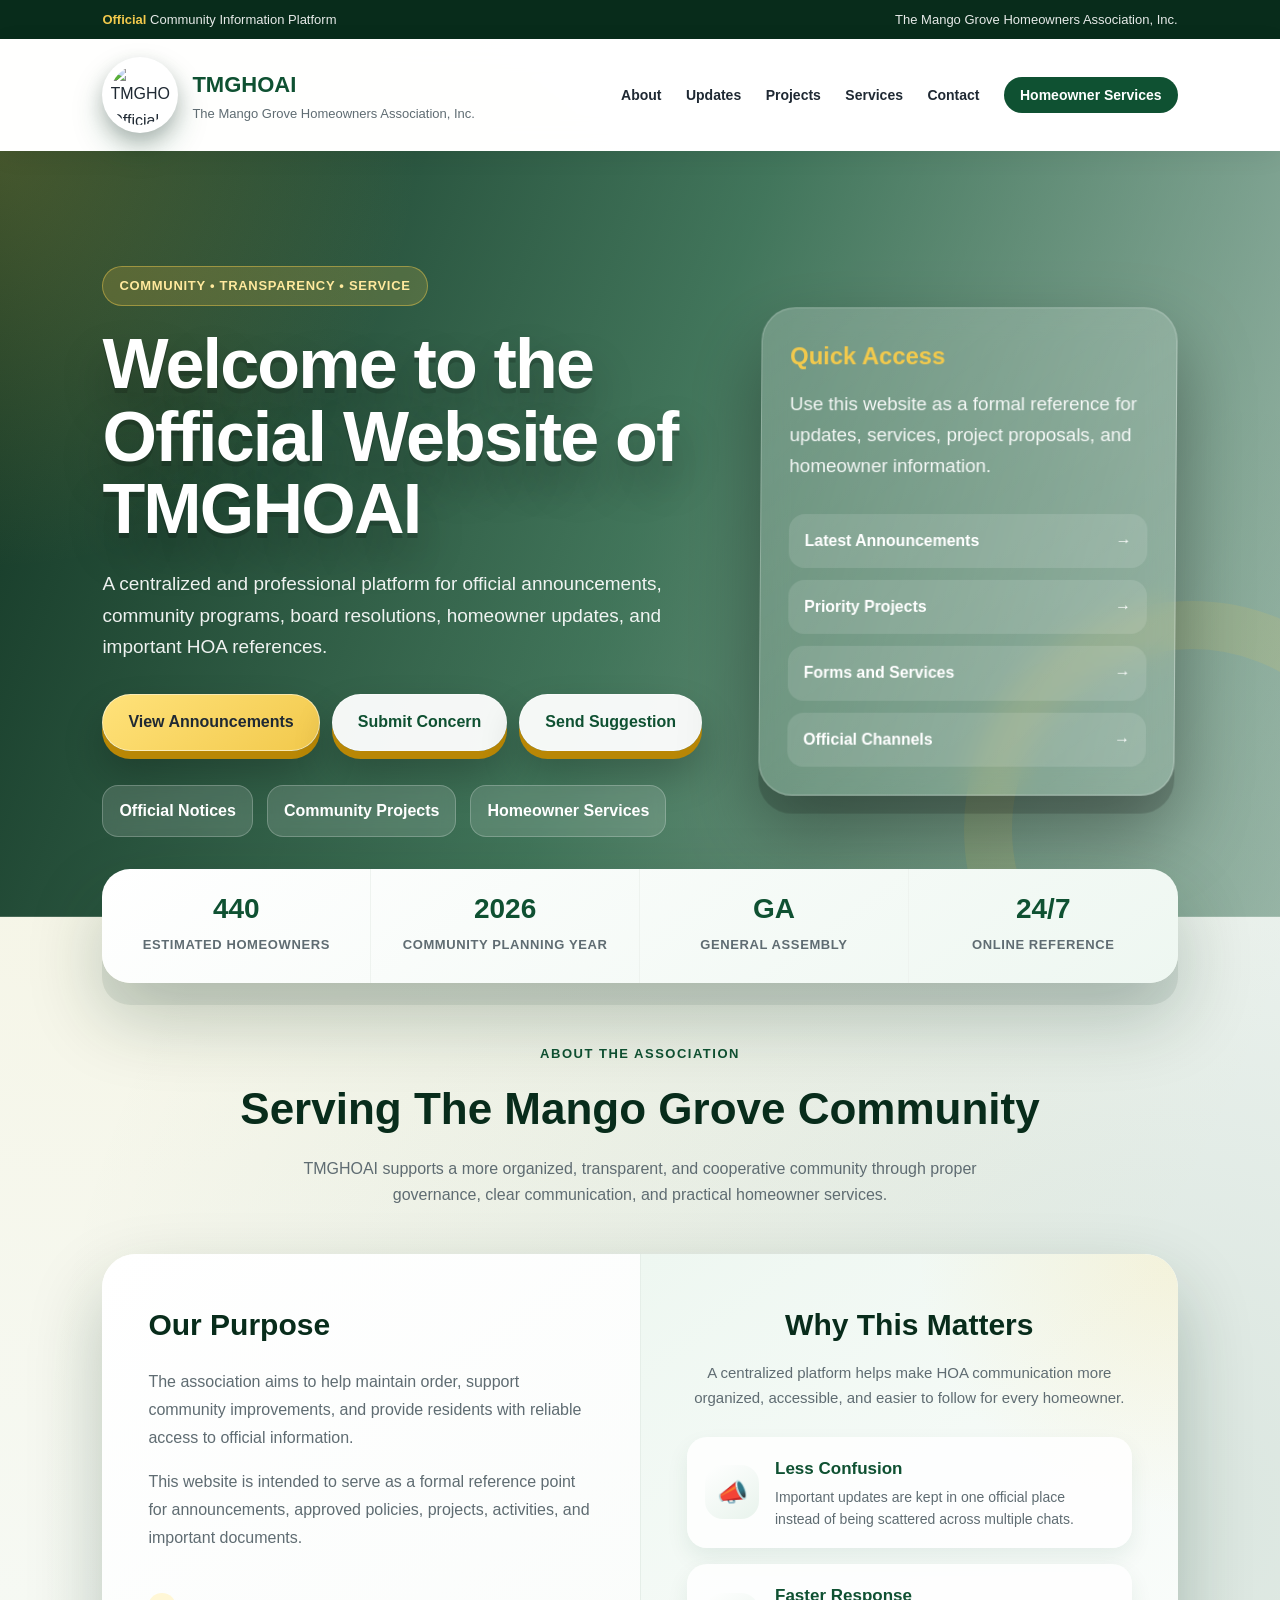
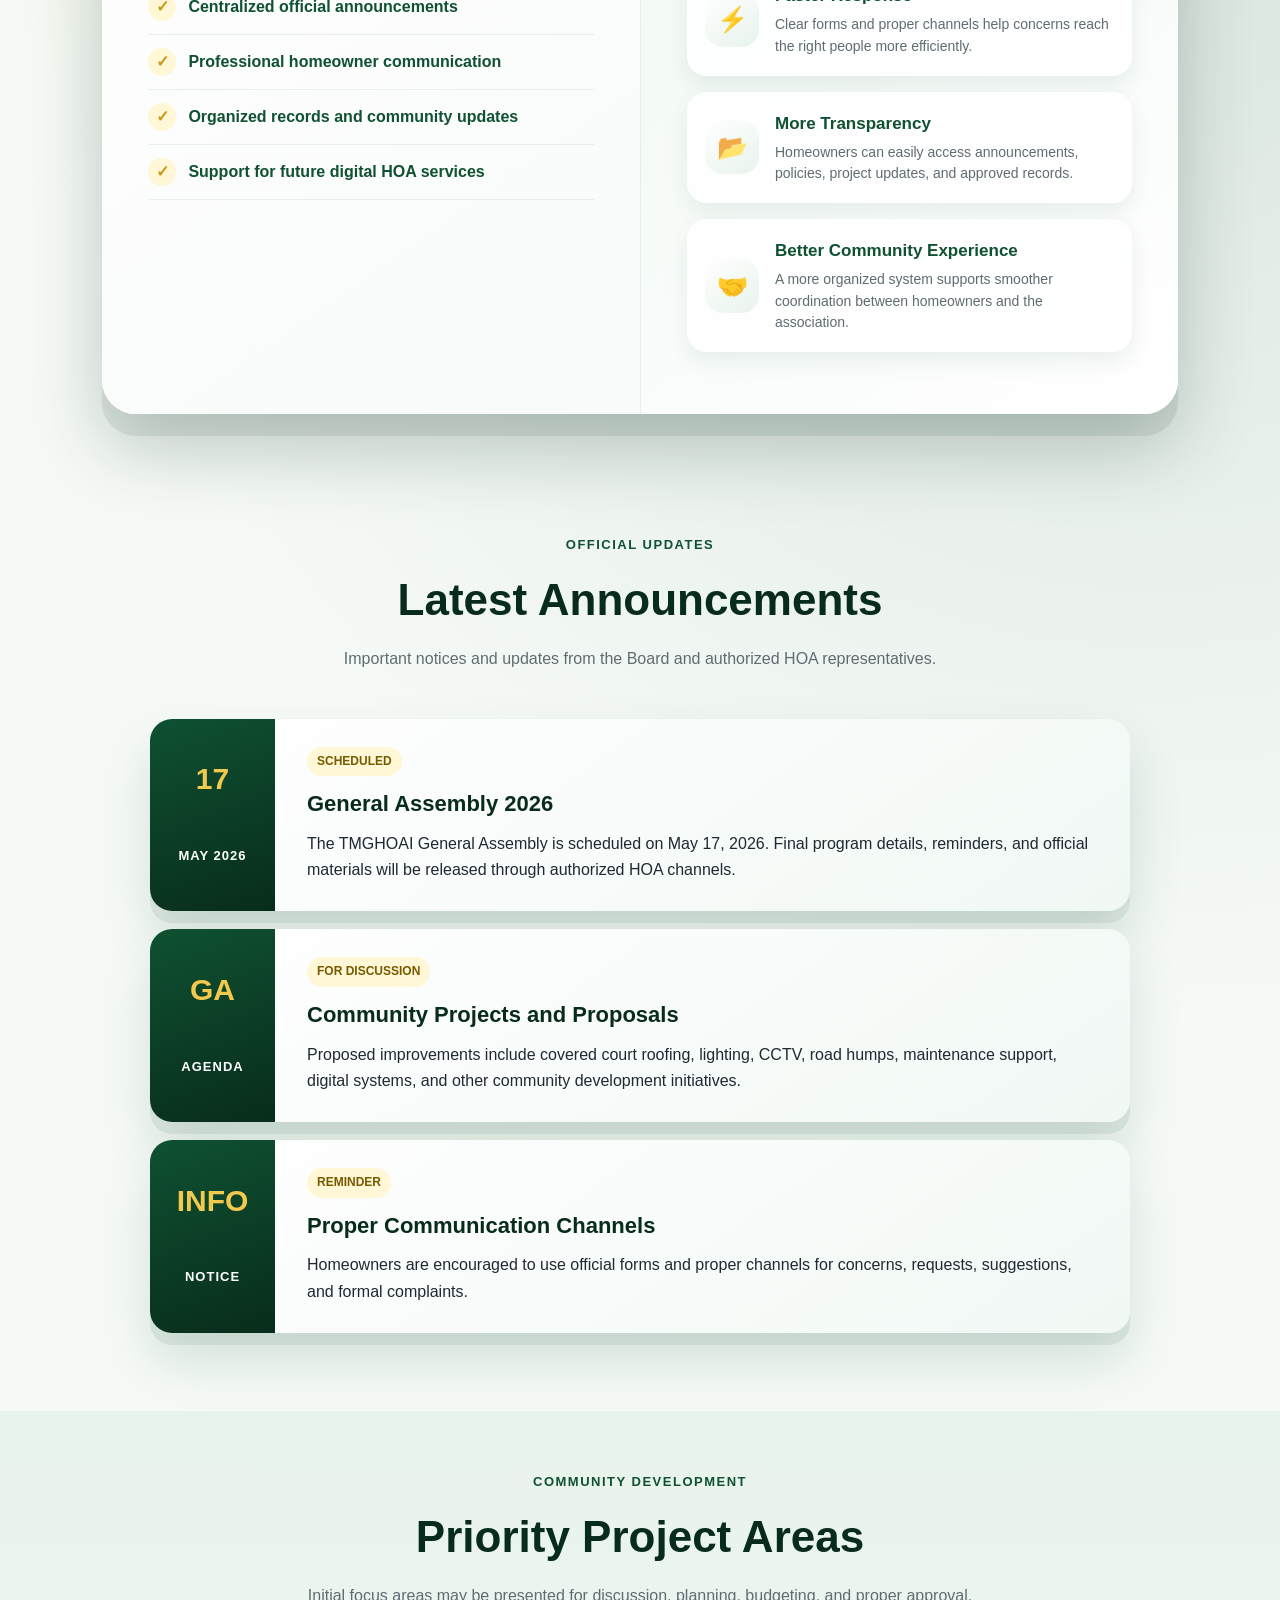
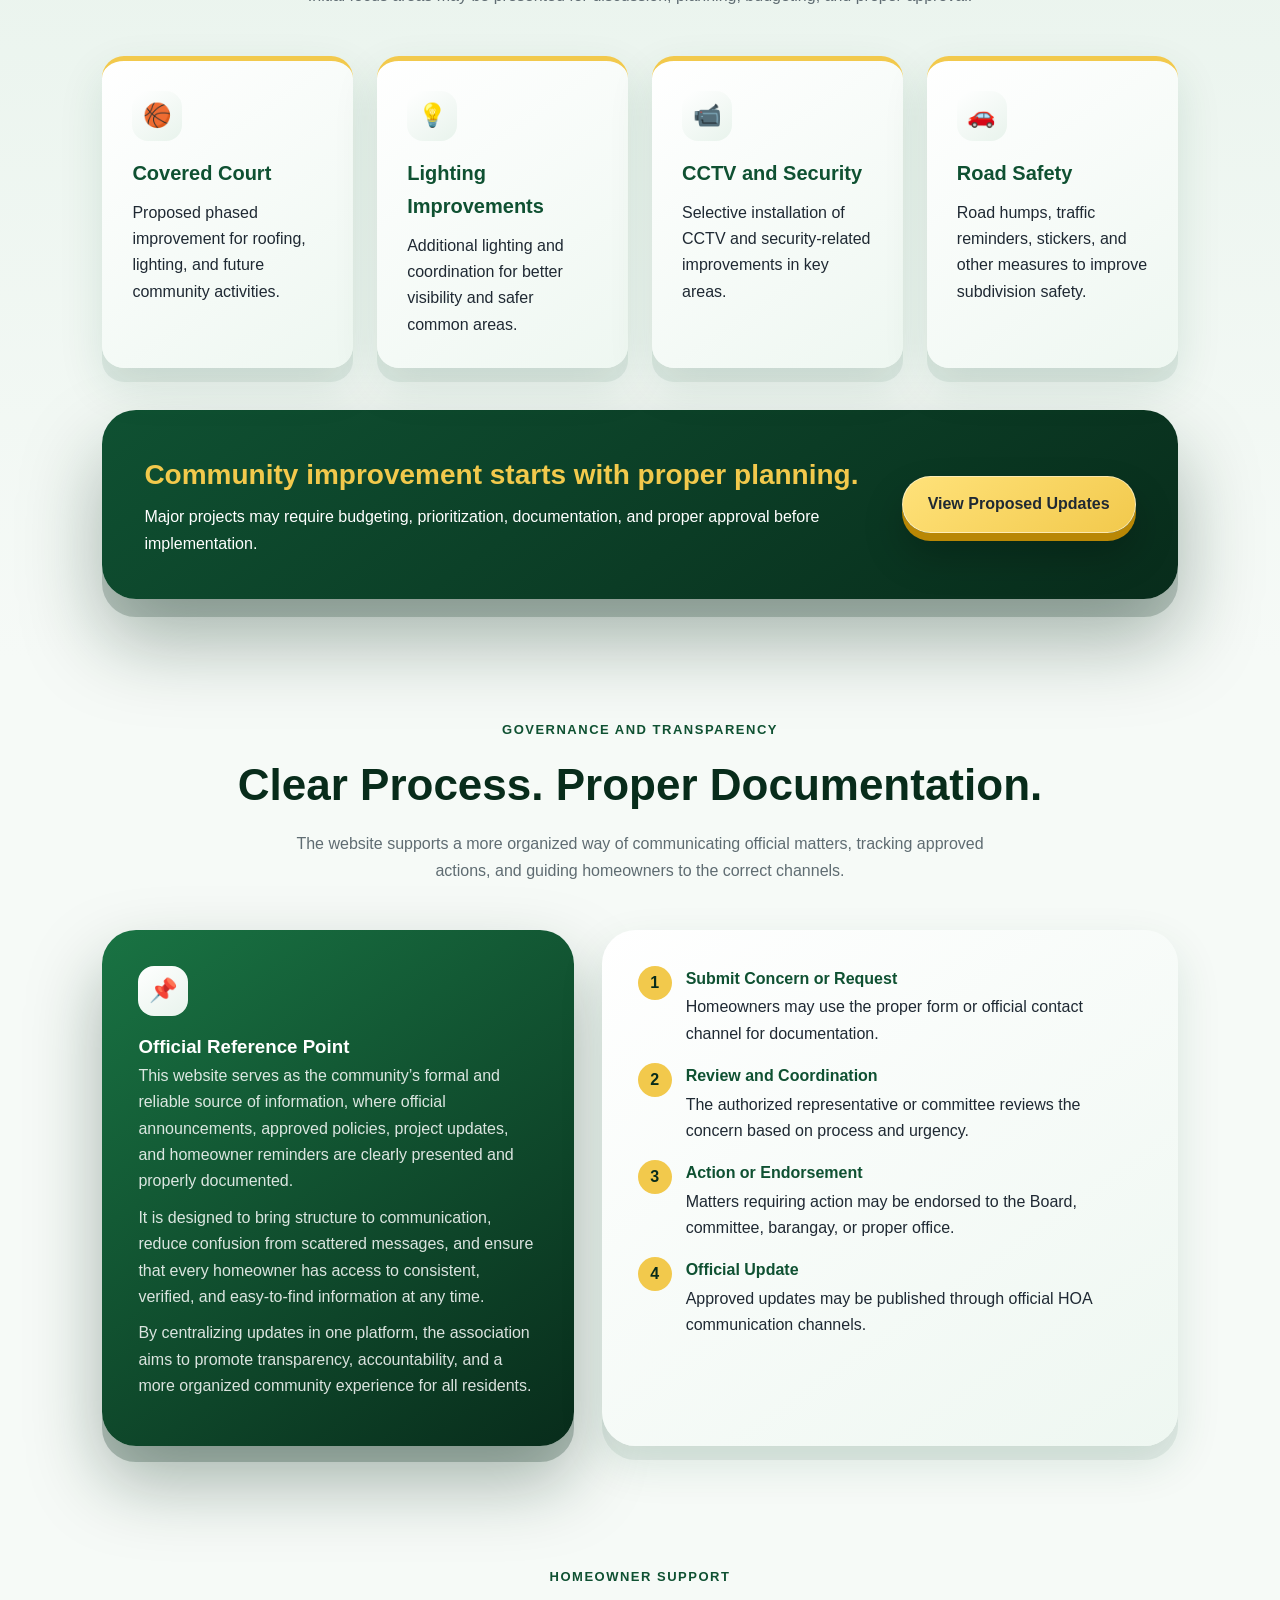
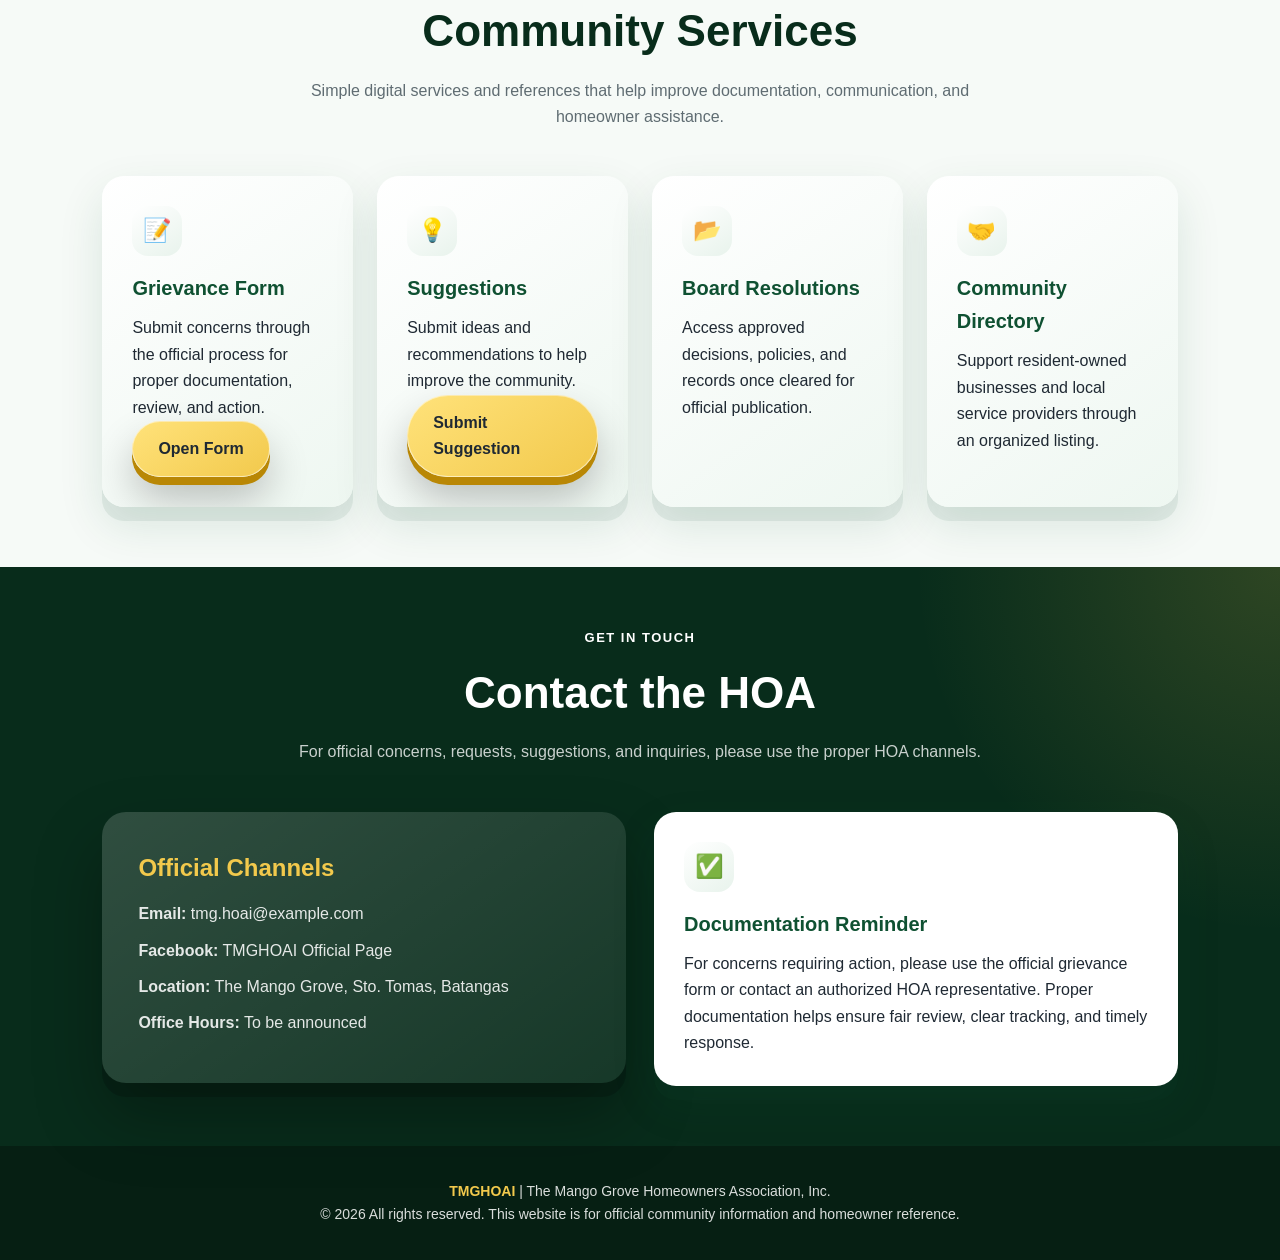
==== index.html @ ba21b1f2 "Update index.html" ====
<!DOCTYPE html>
<html lang="en">
<head>
  <meta charset="UTF-8" />
  <meta name="viewport" content="width=device-width, initial-scale=1.0" />
  <title>TMGHOAI | The Mango Grove Homeowners Association, Inc.</title>
  <link rel="stylesheet" href="style.css" />
</head>
<body>
  <div class="top-strip">
    <span><strong>Official</strong> Community Information Platform</span>
    <span>The Mango Grove Homeowners Association, Inc.</span>
  </div>

  <header>
    <div class="nav">
      <div class="brand">
        <img src="images/logo.png" alt="TMGHOAI Official Logo" class="logo-img">
        <div>
          <h1>TMGHOAI</h1>
          <p>The Mango Grove Homeowners Association, Inc.</p>
        </div>
      </div>
      <nav>
        <a href="#about">About</a>
        <a href="#announcements">Updates</a>
        <a href="#projects">Projects</a>
        <a href="#services">Services</a>
        <a href="#contact">Contact</a>
        <a class="nav-cta" href="#services">Homeowner Services</a>
      </nav>
    </div>
  </header>

  <section class="hero">
    <div class="hero-grid">
      <div class="hero-content">
        <span class="eyebrow">Community • Transparency • Service</span>
        <h2>Welcome to the Official Website of TMGHOAI</h2>
        <p>A centralized and professional platform for official announcements, community programs, board resolutions, homeowner updates, and important HOA references.</p>
        <div class="hero-actions">
          <a class="button" href="#announcements">View Announcements</a>
          <a class="button secondary" href="https://docs.google.com/forms/d/e/1FAIpQLSdIbvGL8GOA6NEQMVIFkVygvPj40oVH7I6BjFla2YPtAX1w7g/viewform?usp=share_link&ouid=108804788074927177667" target="_blank">Submit Concern</a>
          <a class="button secondary" href="https://docs.google.com/forms/d/e/1FAIpQLSe1yZ9ozDFpRZ_sHzhfBxRdi-vDzbKOEkxxFM-uxgalzSItEg/viewform?usp=share_link&ouid=108804788074927177667" target="_blank">Send Suggestion</a>
        </div>
        <div class="hero-badges">
          <div class="hero-badge">Official Notices</div>
          <div class="hero-badge">Community Projects</div>
          <div class="hero-badge">Homeowner Services</div>
        </div>
      </div>

      <div class="hero-panel">
        <h3>Quick Access</h3>
        <p>Use this website as a formal reference for updates, services, project proposals, and homeowner information.</p>
        <div class="quick-links">
          <a class="quick-link" href="#announcements"><span>Latest Announcements</span><span>→</span></a>
          <a class="quick-link" href="#projects"><span>Priority Projects</span><span>→</span></a>
          <a class="quick-link" href="#services"><span>Forms and Services</span><span>→</span></a>
          <a class="quick-link" href="#contact"><span>Official Channels</span><span>→</span></a>
        </div>
      </div>
    </div>
  </section>

  <div class="stats-strip">
    <div class="stats-inner">
      <div class="stat"><strong>440</strong><span>Estimated Homeowners</span></div>
      <div class="stat"><strong>2026</strong><span>Community Planning Year</span></div>
      <div class="stat"><strong>GA</strong><span>General Assembly</span></div>
      <div class="stat"><strong>24/7</strong><span>Online Reference</span></div>
    </div>
  </div>

  <section id="about">
    <div class="section-title">
      <div class="small-title">About the Association</div>
      <h2>Serving The Mango Grove Community</h2>
      <p>TMGHOAI supports a more organized, transparent, and cooperative community through proper governance, clear communication, and practical homeowner services.</p>
    </div>

    <div class="about-panel">
      <div class="about-text">
        <h3>Our Purpose</h3>
        <p>The association aims to help maintain order, support community improvements, and provide residents with reliable access to official information.</p>
        <p>This website is intended to serve as a formal reference point for announcements, approved policies, projects, activities, and important documents.</p>
        <ul class="about-list">
          <li>Centralized official announcements</li>
          <li>Professional homeowner communication</li>
          <li>Organized records and community updates</li>
          <li>Support for future digital HOA services</li>
        </ul>
      </div>

      <div class="about-right">
        <h3>Why This Matters</h3>
        <p class="about-right-intro">A centralized platform helps make HOA communication more organized, accessible, and easier to follow for every homeowner.</p>

        <div class="about-card"><div class="about-card-icon">📣</div><div><strong>Less Confusion</strong><p>Important updates are kept in one official place instead of being scattered across multiple chats.</p></div></div>
        <div class="about-card"><div class="about-card-icon">⚡</div><div><strong>Faster Response</strong><p>Clear forms and proper channels help concerns reach the right people more efficiently.</p></div></div>
        <div class="about-card"><div class="about-card-icon">📂</div><div><strong>More Transparency</strong><p>Homeowners can easily access announcements, policies, project updates, and approved records.</p></div></div>
        <div class="about-card"><div class="about-card-icon">🤝</div><div><strong>Better Community Experience</strong><p>A more organized system supports smoother coordination between homeowners and the association.</p></div></div>
      </div>
    </div>
  </section>

  <section id="announcements">
    <div class="section-title">
      <div class="small-title">Official Updates</div>
      <h2>Latest Announcements</h2>
      <p>Important notices and updates from the Board and authorized HOA representatives.</p>
    </div>

    <div class="announcement-wrap">
      <div class="announcement">
        <div class="date-box"><strong>17</strong><span>May 2026</span></div>
        <div class="announcement-content">
          <span class="status-pill">Scheduled</span>
          <h3>General Assembly 2026</h3>
          <p>The TMGHOAI General Assembly is scheduled on May 17, 2026. Final program details, reminders, and official materials will be released through authorized HOA channels.</p>
        </div>
      </div>
      <div class="announcement">
        <div class="date-box"><strong>GA</strong><span>Agenda</span></div>
        <div class="announcement-content">
          <span class="status-pill">For Discussion</span>
          <h3>Community Projects and Proposals</h3>
          <p>Proposed improvements include covered court roofing, lighting, CCTV, road humps, maintenance support, digital systems, and other community development initiatives.</p>
        </div>
      </div>
      <div class="announcement">
        <div class="date-box"><strong>INFO</strong><span>Notice</span></div>
        <div class="announcement-content">
          <span class="status-pill">Reminder</span>
          <h3>Proper Communication Channels</h3>
          <p>Homeowners are encouraged to use official forms and proper channels for concerns, requests, suggestions, and formal complaints.</p>
        </div>
      </div>
    </div>
  </section>

  <section id="projects" class="projects">
    <div class="section-title">
      <div class="small-title">Community Development</div>
      <h2>Priority Project Areas</h2>
      <p>Initial focus areas may be presented for discussion, planning, budgeting, and proper approval.</p>
    </div>

    <div class="cards">
      <div class="card project-card"><div class="icon">🏀</div><h3>Covered Court</h3><p>Proposed phased improvement for roofing, lighting, and future community activities.</p></div>
      <div class="card project-card"><div class="icon">💡</div><h3>Lighting Improvements</h3><p>Additional lighting and coordination for better visibility and safer common areas.</p></div>
      <div class="card project-card"><div class="icon">📹</div><h3>CCTV and Security</h3><p>Selective installation of CCTV and security-related improvements in key areas.</p></div>
      <div class="card project-card"><div class="icon">🚗</div><h3>Road Safety</h3><p>Road humps, traffic reminders, stickers, and other measures to improve subdivision safety.</p></div>
    </div>

    <div class="cta-band">
      <div>
        <h3>Community improvement starts with proper planning.</h3>
        <p>Major projects may require budgeting, prioritization, documentation, and proper approval before implementation.</p>
      </div>
      <a class="button" href="#announcements">View Proposed Updates</a>
    </div>
  </section>

  <section id="governance">
    <div class="section-title">
      <div class="small-title">Governance and Transparency</div>
      <h2>Clear Process. Proper Documentation.</h2>
      <p>The website supports a more organized way of communicating official matters, tracking approved actions, and guiding homeowners to the correct channels.</p>
    </div>

    <div class="governance-grid">
      <div class="governance-card featured">
        <div class="icon">📌</div>
        <h3>Official Reference Point</h3>
        <p>This website serves as the community’s formal and reliable source of information, where official announcements, approved policies, project updates, and homeowner reminders are clearly presented and properly documented.</p>
        <p>It is designed to bring structure to communication, reduce confusion from scattered messages, and ensure that every homeowner has access to consistent, verified, and easy-to-find information at any time.</p>
        <p>By centralizing updates in one platform, the association aims to promote transparency, accountability, and a more organized community experience for all residents.</p>
      </div>

      <div class="governance-card">
        <div class="timeline">
          <div class="timeline-item"><div class="timeline-dot">1</div><div><h4>Submit Concern or Request</h4><p>Homeowners may use the proper form or official contact channel for documentation.</p></div></div>
          <div class="timeline-item"><div class="timeline-dot">2</div><div><h4>Review and Coordination</h4><p>The authorized representative or committee reviews the concern based on process and urgency.</p></div></div>
          <div class="timeline-item"><div class="timeline-dot">3</div><div><h4>Action or Endorsement</h4><p>Matters requiring action may be endorsed to the Board, committee, barangay, or proper office.</p></div></div>
          <div class="timeline-item"><div class="timeline-dot">4</div><div><h4>Official Update</h4><p>Approved updates may be published through official HOA communication channels.</p></div></div>
        </div>
      </div>
    </div>
  </section>

  <section id="services">
    <div class="section-title">
      <div class="small-title">Homeowner Support</div>
      <h2>Community Services</h2>
      <p>Simple digital services and references that help improve documentation, communication, and homeowner assistance.</p>
    </div>

    <div class="cards">
      <div class="card"><div class="icon">📝</div><h3>Grievance Form</h3><p>Submit concerns through the official process for proper documentation, review, and action.</p><a class="button" href="https://docs.google.com/forms/d/e/1FAIpQLSdIbvGL8GOA6NEQMVIFkVygvPj40oVH7I6BjFla2YPtAX1w7g/viewform?usp=share_link&ouid=108804788074927177667" target="_blank">Open Form</a></div>
      <div class="card"><div class="icon">💡</div><h3>Suggestions</h3><p>Submit ideas and recommendations to help improve the community.</p><a class="button" href="https://docs.google.com/forms/d/e/1FAIpQLSe1yZ9ozDFpRZ_sHzhfBxRdi-vDzbKOEkxxFM-uxgalzSItEg/viewform?usp=share_link&ouid=108804788074927177667" target="_blank">Submit Suggestion</a></div>
      <div class="card"><div class="icon">📂</div><h3>Board Resolutions</h3><p>Access approved decisions, policies, and records once cleared for official publication.</p></div>
      <div class="card"><div class="icon">🤝</div><h3>Community Directory</h3><p>Support resident-owned businesses and local service providers through an organized listing.</p></div>
    </div>
  </section>

  <section id="contact" class="contact-section">
    <div class="section-title">
      <div class="small-title">Get in Touch</div>
      <h2>Contact the HOA</h2>
      <p>For official concerns, requests, suggestions, and inquiries, please use the proper HOA channels.</p>
    </div>

    <div class="two-column">
      <div class="contact-box">
        <h3>Official Channels</h3>
        <p><strong>Email:</strong> tmg.hoai@example.com</p>
        <p><strong>Facebook:</strong> TMGHOAI Official Page</p>
        <p><strong>Location:</strong> The Mango Grove, Sto. Tomas, Batangas</p>
        <p><strong>Office Hours:</strong> To be announced</p>
      </div>
      <div class="card contact-note">
        <div class="icon">✅</div>
        <h3>Documentation Reminder</h3>
        <p>For concerns requiring action, please use the official grievance form or contact an authorized HOA representative. Proper documentation helps ensure fair review, clear tracking, and timely response.</p>
      </div>
    </div>
  </section>

  <footer>
    <p><strong>TMGHOAI</strong> | The Mango Grove Homeowners Association, Inc.</p>
    <p>© 2026 All rights reserved. This website is for official community information and homeowner reference.</p>
  </footer>
</body>
</html>
---- style.css ----
/* TMGHOAI Website Styles */

:root {
  --green-dark: #082c1b;
  --green-main: #0f5132;
  --green-soft: #e8f3ec;
  --gold-main: #f2c94c;
  --gold-deep: #c99a12;
  --gold-soft: #fff7d6;
  --text-dark: #1f2933;
  --text-muted: #5f6c72;
  --white: #ffffff;
  --bg: #f6faf7;
  --shadow: 0 18px 45px rgba(15, 81, 50, 0.12);
  --shadow-3d: 0 22px 0 rgba(8, 44, 27, 0.08), 0 34px 75px rgba(8, 44, 27, 0.24);
  --shadow-gold-3d: 0 8px 0 #b98705, 0 22px 40px rgba(0, 0, 0, 0.24);
  --radius: 22px;
  --radius-lg: 34px;
}

* { box-sizing: border-box; margin: 0; padding: 0; font-family: Arial, Helvetica, sans-serif; }
html { scroll-behavior: smooth; }
body {
  color: var(--text-dark);
  background: radial-gradient(circle at 10% 10%, rgba(242,201,76,.12), transparent 22%),
              radial-gradient(circle at 90% 25%, rgba(15,81,50,.12), transparent 24%),
              var(--bg);
  line-height: 1.65;
}
a { color: inherit; }

.top-strip {
  background: var(--green-dark);
  color: rgba(255,255,255,.9);
  padding: 9px 8%;
  font-size: 13px;
  display: flex;
  justify-content: space-between;
  gap: 16px;
  flex-wrap: wrap;
}
.top-strip strong { color: var(--gold-main); }

header {
  background: rgba(255,255,255,.95);
  backdrop-filter: blur(14px);
  padding: 18px 8%;
  position: sticky;
  top: 0;
  z-index: 10;
  box-shadow: 0 5px 25px rgba(0,0,0,.06);
}
.nav { display: flex; justify-content: space-between; align-items: center; gap: 20px; flex-wrap: wrap; }
.brand { display: flex; align-items: center; gap: 14px; }
.logo-img {
  width: 76px;
  height: 76px;
  object-fit: contain;
  border-radius: 50%;
  background: white;
  padding: 8px;
  display: block;
  box-shadow: 0 8px 18px rgba(0,0,0,0.18), 0 16px 32px rgba(15,81,50,0.22);
}
.brand h1 { font-size: 22px; color: var(--green-main); }
.brand p { font-size: 13px; color: var(--text-muted); }

nav a { text-decoration: none; margin-left: 20px; font-size: 14px; font-weight: 700; color: var(--text-dark); }
.nav-cta { background: var(--green-main); color: white !important; padding: 10px 16px; border-radius: 999px; }

.hero {
  min-height: 720px;
  padding: 115px 8% 80px;
  background:
    radial-gradient(circle at top left, rgba(242,201,76,.23), transparent 28%),
    linear-gradient(110deg, rgba(8,44,27,.96), rgba(15,81,50,.78), rgba(15,81,50,.38)),
    url('https://images.unsplash.com/photo-1582213782179-e0d53f98f2ca?auto=format&fit=crop&w=1800&q=80');
  background-size: cover;
  background-position: center;
  color: white;
  display: grid;
  align-items: center;
  overflow: hidden;
  position: relative;
}
.hero::after {
  content: "";
  position: absolute;
  right: -140px;
  bottom: -140px;
  width: 360px;
  height: 360px;
  border-radius: 50%;
  border: 48px solid rgba(242,201,76,.12);
  animation: floatSlow 7s ease-in-out infinite;
}
.hero-grid { display: grid; grid-template-columns: minmax(0,1.2fr) 420px; gap: 40px; align-items: center; position: relative; z-index: 1; }
.eyebrow { display: inline-block; background: rgba(242,201,76,.18); color: #ffe99d; border: 1px solid rgba(242,201,76,.45); padding: 8px 16px; border-radius: 999px; font-weight: 800; font-size: 13px; letter-spacing: .7px; text-transform: uppercase; margin-bottom: 22px; }
.hero h2 { font-size: clamp(40px,6vw,70px); line-height: 1.04; margin-bottom: 22px; letter-spacing: -1.8px; text-shadow: 0 5px 0 rgba(0,0,0,.16), 0 22px 45px rgba(0,0,0,.32); }
.hero p { max-width: 720px; margin-bottom: 32px; font-size: 19px; color: rgba(255,255,255,.92); }
.hero-actions { display: flex; gap: 12px; flex-wrap: wrap; margin-bottom: 34px; }
.button { display: inline-block; background: linear-gradient(145deg,#ffe27a,var(--gold-main)); color: #1f2933; padding: 14px 25px; border-radius: 999px; text-decoration: none; font-weight: 900; box-shadow: var(--shadow-gold-3d); transition: .2s ease; border: 1px solid rgba(255,255,255,.5); }
.button:hover { transform: translateY(-5px); }
.button.secondary { background: rgba(255,255,255,.95); color: var(--green-main); }
.hero-badges { display: flex; gap: 14px; flex-wrap: wrap; }
.hero-badge { background: rgba(255,255,255,.14); border: 1px solid rgba(255,255,255,.22); padding: 12px 16px; border-radius: 16px; backdrop-filter: blur(8px); font-weight: 800; }

.hero-panel { background: linear-gradient(145deg, rgba(255,255,255,.22), rgba(255,255,255,.08)); border: 1px solid rgba(255,255,255,.28); border-radius: var(--radius-lg); padding: 28px; backdrop-filter: blur(14px); box-shadow: 0 18px 0 rgba(0,0,0,.16), 0 36px 75px rgba(0,0,0,.34); transform: rotateY(-8deg) rotateX(3deg); }
.hero-panel h3 { color: var(--gold-main); font-size: 24px; margin-bottom: 12px; }
.quick-links { display: grid; gap: 12px; margin-top: 18px; }
.quick-link { display: flex; justify-content: space-between; align-items: center; background: rgba(255,255,255,.12); padding: 14px 16px; border-radius: 16px; text-decoration: none; font-weight: 800; }

section { padding: 60px 8%; }
.section-title { text-align: center; margin-bottom: 46px; }
.small-title { color: var(--green-main); font-weight: 900; text-transform: uppercase; letter-spacing: 1.5px; font-size: 13px; margin-bottom: 8px; }
.section-title h2 { color: var(--green-dark); font-size: clamp(30px,4vw,44px); margin-bottom: 10px; }
.section-title p { color: var(--text-muted); max-width: 720px; margin: auto; }

.stats-strip { margin-top: -48px; position: relative; z-index: 2; padding: 0 8%; }
.stats-inner { background: linear-gradient(145deg,#fff,#eef7f1); border-radius: 28px; box-shadow: var(--shadow-3d); display: grid; grid-template-columns: repeat(4,1fr); overflow: hidden; }
.stat { padding: 26px; text-align: center; border-right: 1px solid #eef3ef; }
.stat:last-child { border-right: none; }
.stat strong { display: block; color: var(--green-main); font-size: 28px; line-height: 1; margin-bottom: 8px; }
.stat span { color: var(--text-muted); font-size: 13px; font-weight: 800; text-transform: uppercase; letter-spacing: .6px; }

.about-panel { background: rgba(255,255,255,.92); border-radius: var(--radius-lg); box-shadow: var(--shadow-3d); overflow: hidden; display: grid; grid-template-columns: 1fr 1fr; }
.about-text { padding: 46px; background: linear-gradient(145deg,#fff,#f8fbf9); }
.about-text h3, .about-right h3 { color: var(--green-dark); font-size: 30px; margin-bottom: 18px; }
.about-text p { color: var(--text-muted); margin-bottom: 16px; font-size: 16px; line-height: 1.75; }
.about-list { list-style: none; margin-top: 28px; }
.about-list li { padding: 13px 0; border-bottom: 1px solid #e8eee9; font-weight: 800; color: var(--green-main); display: flex; gap: 12px; align-items: center; font-size: 16px; }
.about-list li::before { content: "✓"; width: 28px; height: 28px; border-radius: 50%; background: var(--gold-soft); color: var(--gold-deep); display: grid; place-items: center; flex: 0 0 28px; }

.about-right { padding: 46px; background: radial-gradient(circle at top right, rgba(242,201,76,.16), transparent 28%), linear-gradient(145deg,#eef7f1,#fff); border-left: 1px solid #e5eee8; }
.about-right h3 { text-align: center; margin-bottom: 10px; }
.about-right-intro { text-align: center; color: var(--text-muted); max-width: 520px; margin: 0 auto 26px; font-size: 15px; line-height: 1.7; }
.about-card { display: grid; grid-template-columns: 54px 1fr; gap: 16px; align-items: center; background: rgba(255,255,255,.86); padding: 18px; border-radius: 20px; margin-bottom: 16px; box-shadow: 0 10px 22px rgba(15,81,50,.08); }
.about-card-icon { width: 54px; height: 54px; border-radius: 18px; background: linear-gradient(145deg,#fff,var(--green-soft)); display: grid; place-items: center; font-size: 25px; }
.about-card strong { display: block; color: var(--green-main); font-size: 17px; margin-bottom: 4px; }
.about-card p { color: var(--text-muted); font-size: 14px; line-height: 1.55; margin: 0; }

.cards { display: grid; grid-template-columns: repeat(auto-fit,minmax(240px,1fr)); gap: 24px; }
.card { background: linear-gradient(145deg,#fff,#eef7f1); padding: 30px; border-radius: var(--radius); box-shadow: 0 14px 0 rgba(15,81,50,.08), var(--shadow); position: relative; overflow: hidden; }
.card:hover { transform: translateY(-8px); transition: .25s ease; }
.icon { width: 50px; height: 50px; border-radius: 16px; background: linear-gradient(145deg,#fff,var(--green-soft)); display: grid; place-items: center; font-size: 23px; margin-bottom: 16px; }
.card h3 { color: var(--green-main); margin-bottom: 10px; font-size: 20px; }

.announcement-wrap { max-width: 980px; margin: auto; }
.announcement { background: linear-gradient(145deg,#fff,#f1f8f4); border-radius: 22px; margin-bottom: 18px; display: grid; grid-template-columns: 125px 1fr; overflow: hidden; box-shadow: 0 12px 0 rgba(15,81,50,.08), 0 28px 52px rgba(15,81,50,.15); }
.date-box { background: linear-gradient(160deg,var(--green-main),var(--green-dark)); color: white; display: grid; place-items: center; text-align: center; padding: 20px; }
.date-box strong { display: block; font-size: 30px; line-height: 1; color: var(--gold-main); }
.date-box span { font-size: 13px; text-transform: uppercase; letter-spacing: 1px; font-weight: 800; }
.announcement-content { padding: 28px 32px; }
.announcement-content h3 { color: var(--green-dark); margin-bottom: 8px; font-size: 22px; }
.status-pill { display: inline-block; background: var(--gold-soft); color: #765a00; padding: 5px 10px; border-radius: 999px; font-size: 12px; font-weight: 900; margin-bottom: 10px; text-transform: uppercase; }

.projects { background: linear-gradient(180deg,var(--green-soft),#f6faf7); }
.project-card { border-top: 5px solid var(--gold-main); }
.cta-band { background: linear-gradient(145deg,var(--green-main),var(--green-dark)); color: white; border-radius: var(--radius-lg); padding: 42px; display: grid; grid-template-columns: 1fr auto; gap: 24px; align-items: center; box-shadow: 0 18px 0 rgba(8,44,27,.2), 0 42px 80px rgba(8,44,27,.34); margin-top: 42px; }
.cta-band h3 { color: var(--gold-main); font-size: 28px; margin-bottom: 6px; }

.governance-grid { display: grid; grid-template-columns: .9fr 1.1fr; gap: 28px; align-items: stretch; }
.governance-card { background: linear-gradient(145deg,#fff,#eef7f1); border-radius: var(--radius-lg); padding: 36px; box-shadow: 0 14px 0 rgba(15,81,50,.08), var(--shadow); }
.governance-card.featured { background: linear-gradient(145deg,#197343,var(--green-dark)); color: white; box-shadow: 0 16px 0 rgba(8,44,27,.24), 0 36px 72px rgba(8,44,27,.34); }
.governance-card.featured p { color: rgba(255,255,255,.85); margin-bottom: 10px; }
.timeline { display: grid; gap: 16px; }
.timeline-item { display: grid; grid-template-columns: 34px 1fr; gap: 14px; align-items: start; }
.timeline-dot { width: 34px; height: 34px; border-radius: 50%; background: var(--gold-main); color: var(--green-dark); display: grid; place-items: center; font-weight: 900; }
.timeline-item h4 { color: var(--green-main); margin-bottom: 2px; }

.contact-section { background: radial-gradient(circle at top right, rgba(242,201,76,.16), transparent 26%), var(--green-dark); color: white; }
.contact-section .section-title h2, .contact-section .small-title { color: white; }
.contact-section .section-title p { color: rgba(255,255,255,.78); }
.two-column { display: grid; grid-template-columns: repeat(auto-fit,minmax(280px,1fr)); gap: 28px; align-items: start; }
.contact-box { background: linear-gradient(145deg,rgba(255,255,255,.16),rgba(255,255,255,.06)); color: white; padding: 36px; border-radius: 24px; box-shadow: 0 14px 0 rgba(0,0,0,.18), 0 34px 68px rgba(0,0,0,.3); }
.contact-box h3 { margin-bottom: 14px; color: var(--gold-main); font-size: 24px; }
.contact-box p { margin-bottom: 10px; color: rgba(255,255,255,.88); }
.contact-note { background: white; color: var(--text-dark); }

footer { background: #061f13; color: rgba(255,255,255,.85); text-align: center; padding: 34px 8%; font-size: 14px; }
footer strong { color: var(--gold-main); }

@keyframes floatSlow { 0%,100% { transform: translateY(0) rotate(0deg); } 50% { transform: translateY(-18px) rotate(8deg); } }

@media (max-width: 1020px) {
  .hero-grid, .governance-grid, .cta-band { grid-template-columns: 1fr; }
  .hero-panel { max-width: 620px; transform: none; }
}
@media (max-width: 860px) {
  .about-panel, .stats-inner { grid-template-columns: 1fr; }
  .announcement { grid-template-columns: 1fr; }
  .stat { border-right: none; border-bottom: 1px solid #eef3ef; }
}
@media (max-width: 700px) {
  .top-strip { font-size: 12px; }
  nav a { display: inline-block; margin: 8px 12px 0 0; }
  .hero { min-height: auto; padding: 80px 6%; }
  .hero p { font-size: 16px; }
  section { padding: 60px 6%; }
  .about-text, .about-right, .governance-card, .cta-band { padding: 30px; }
}
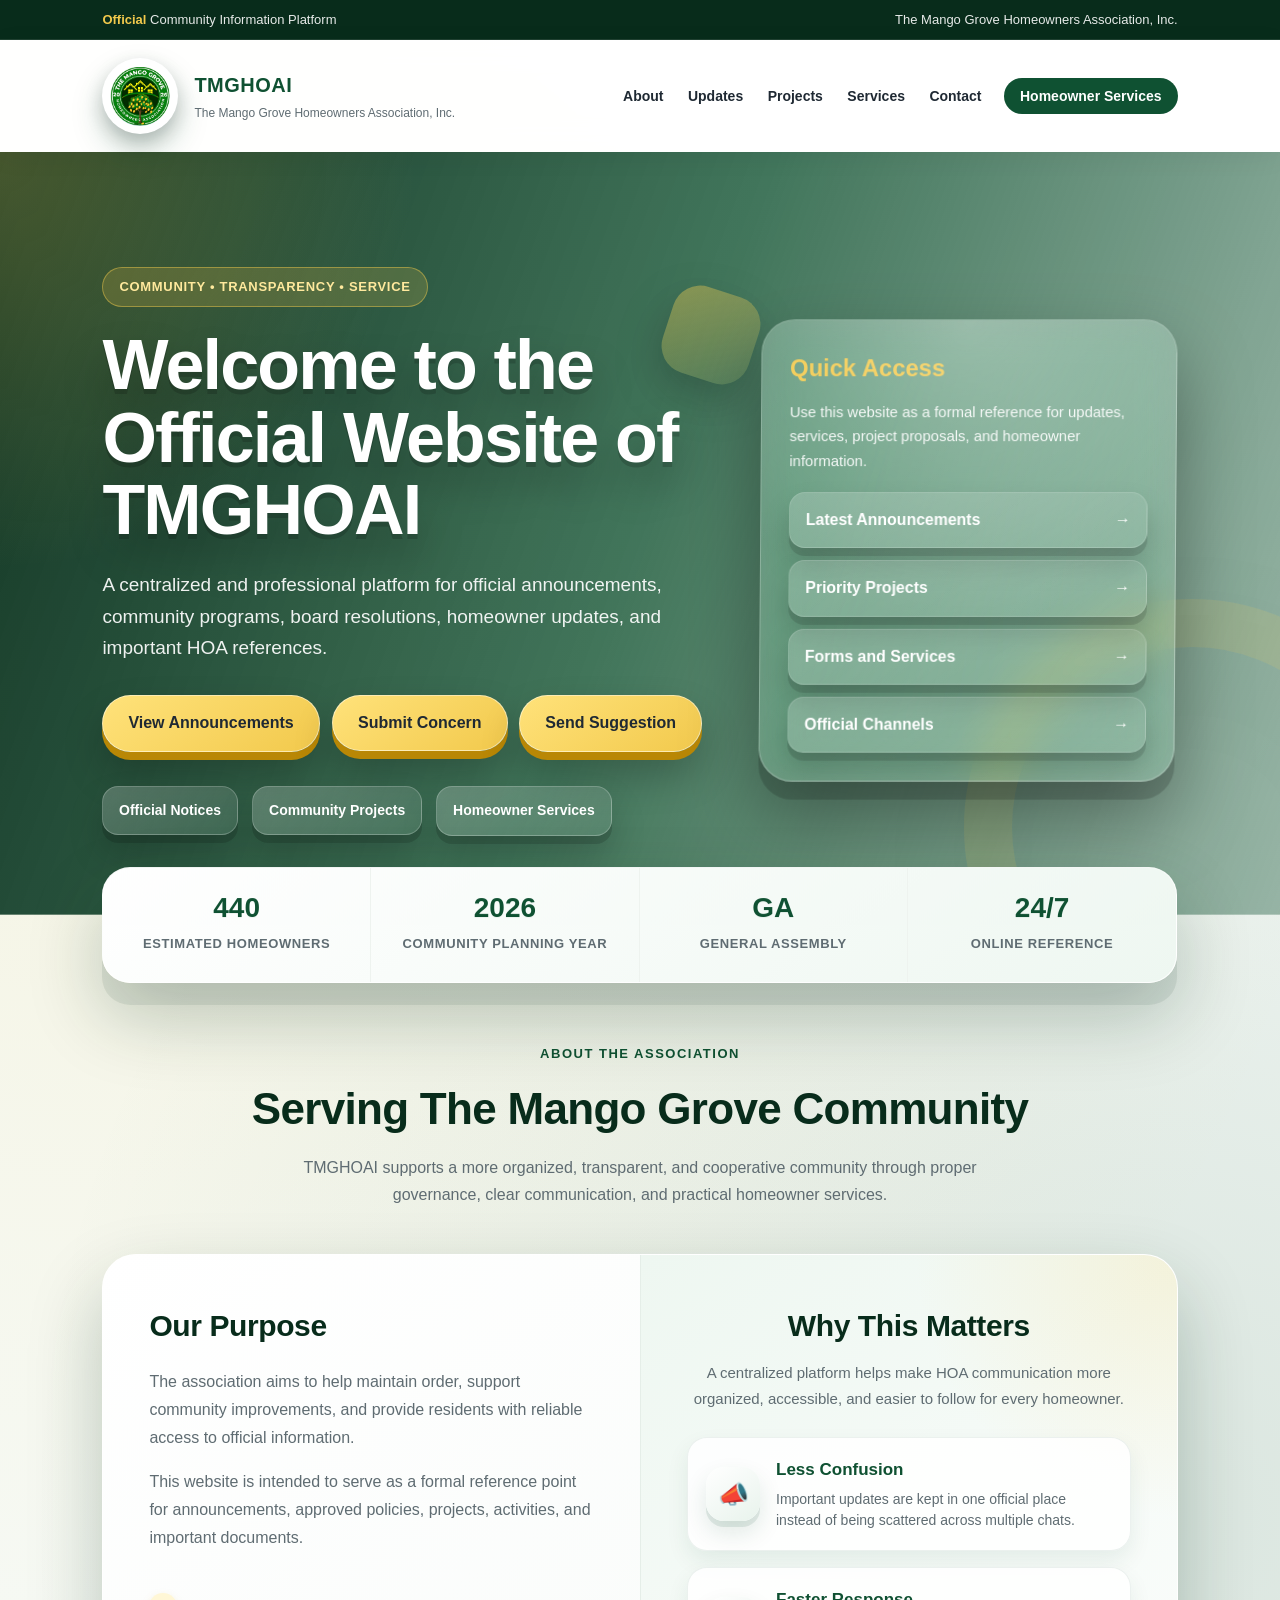
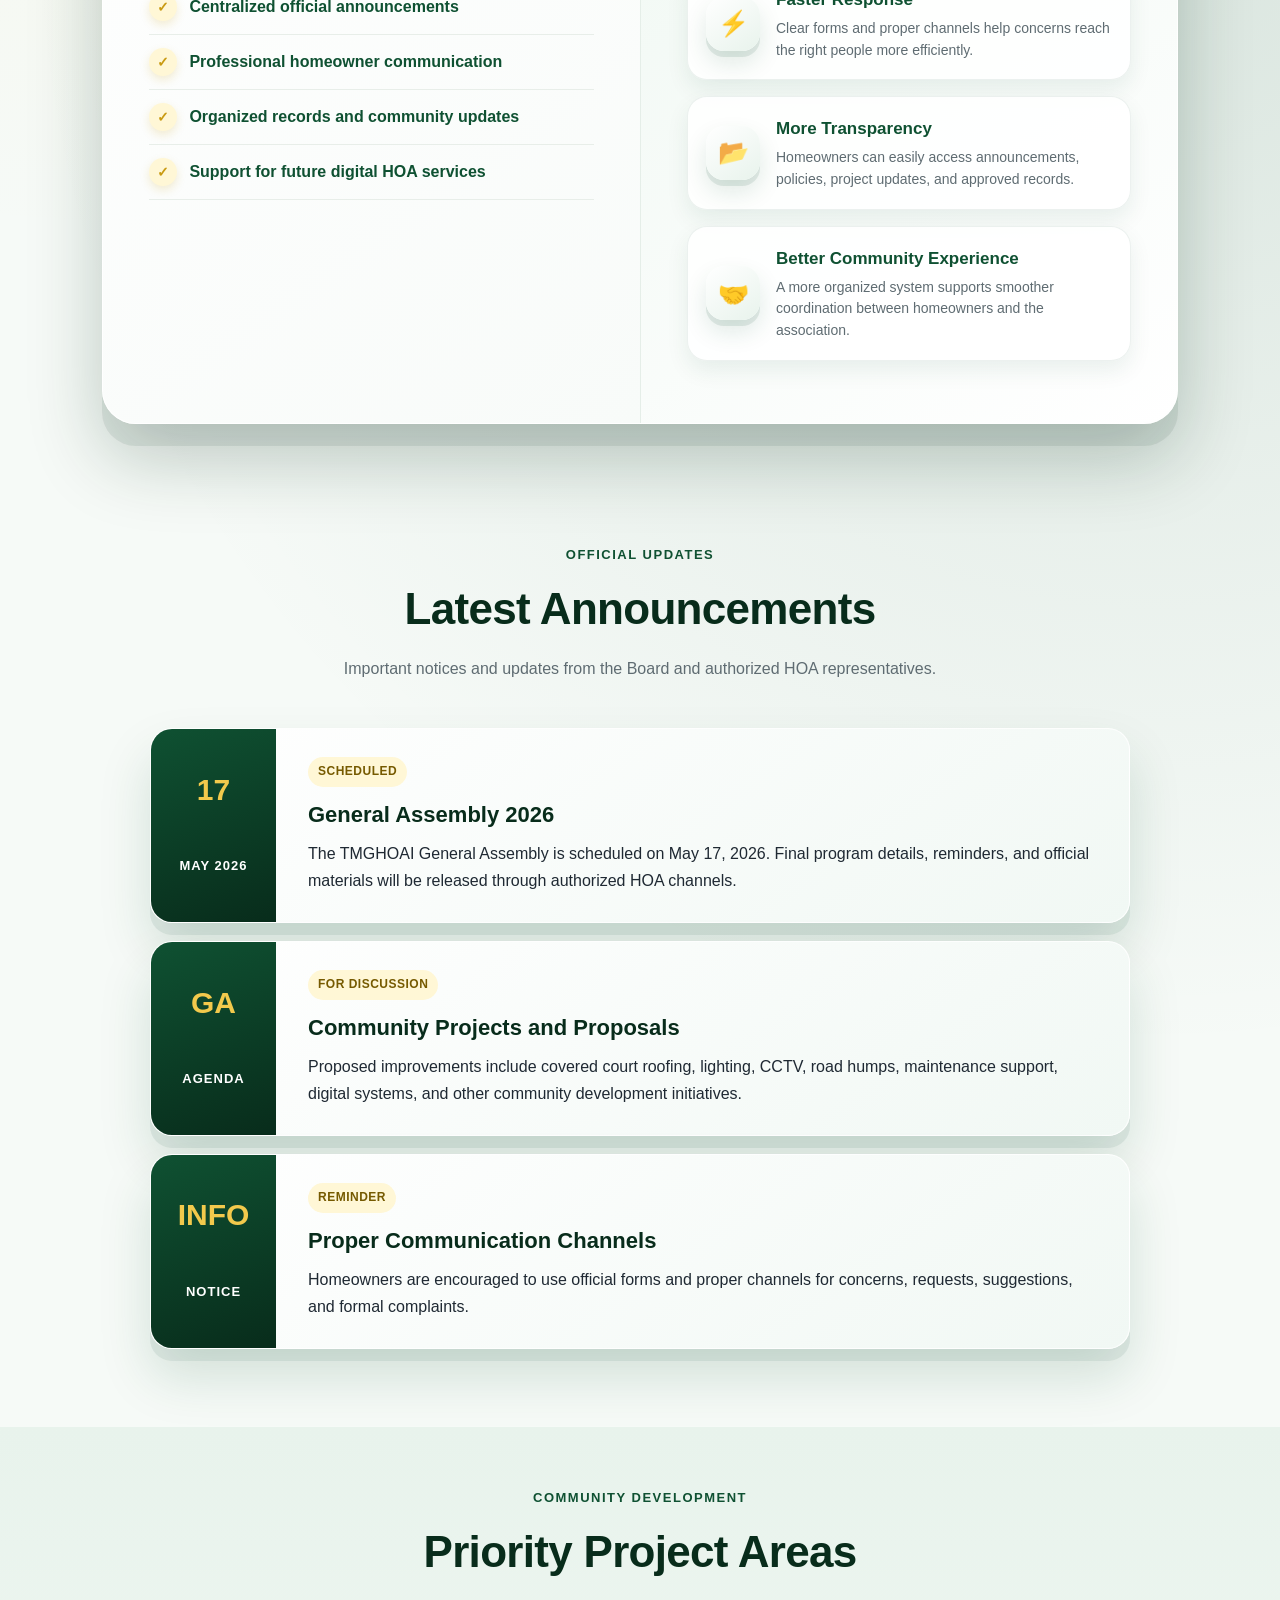
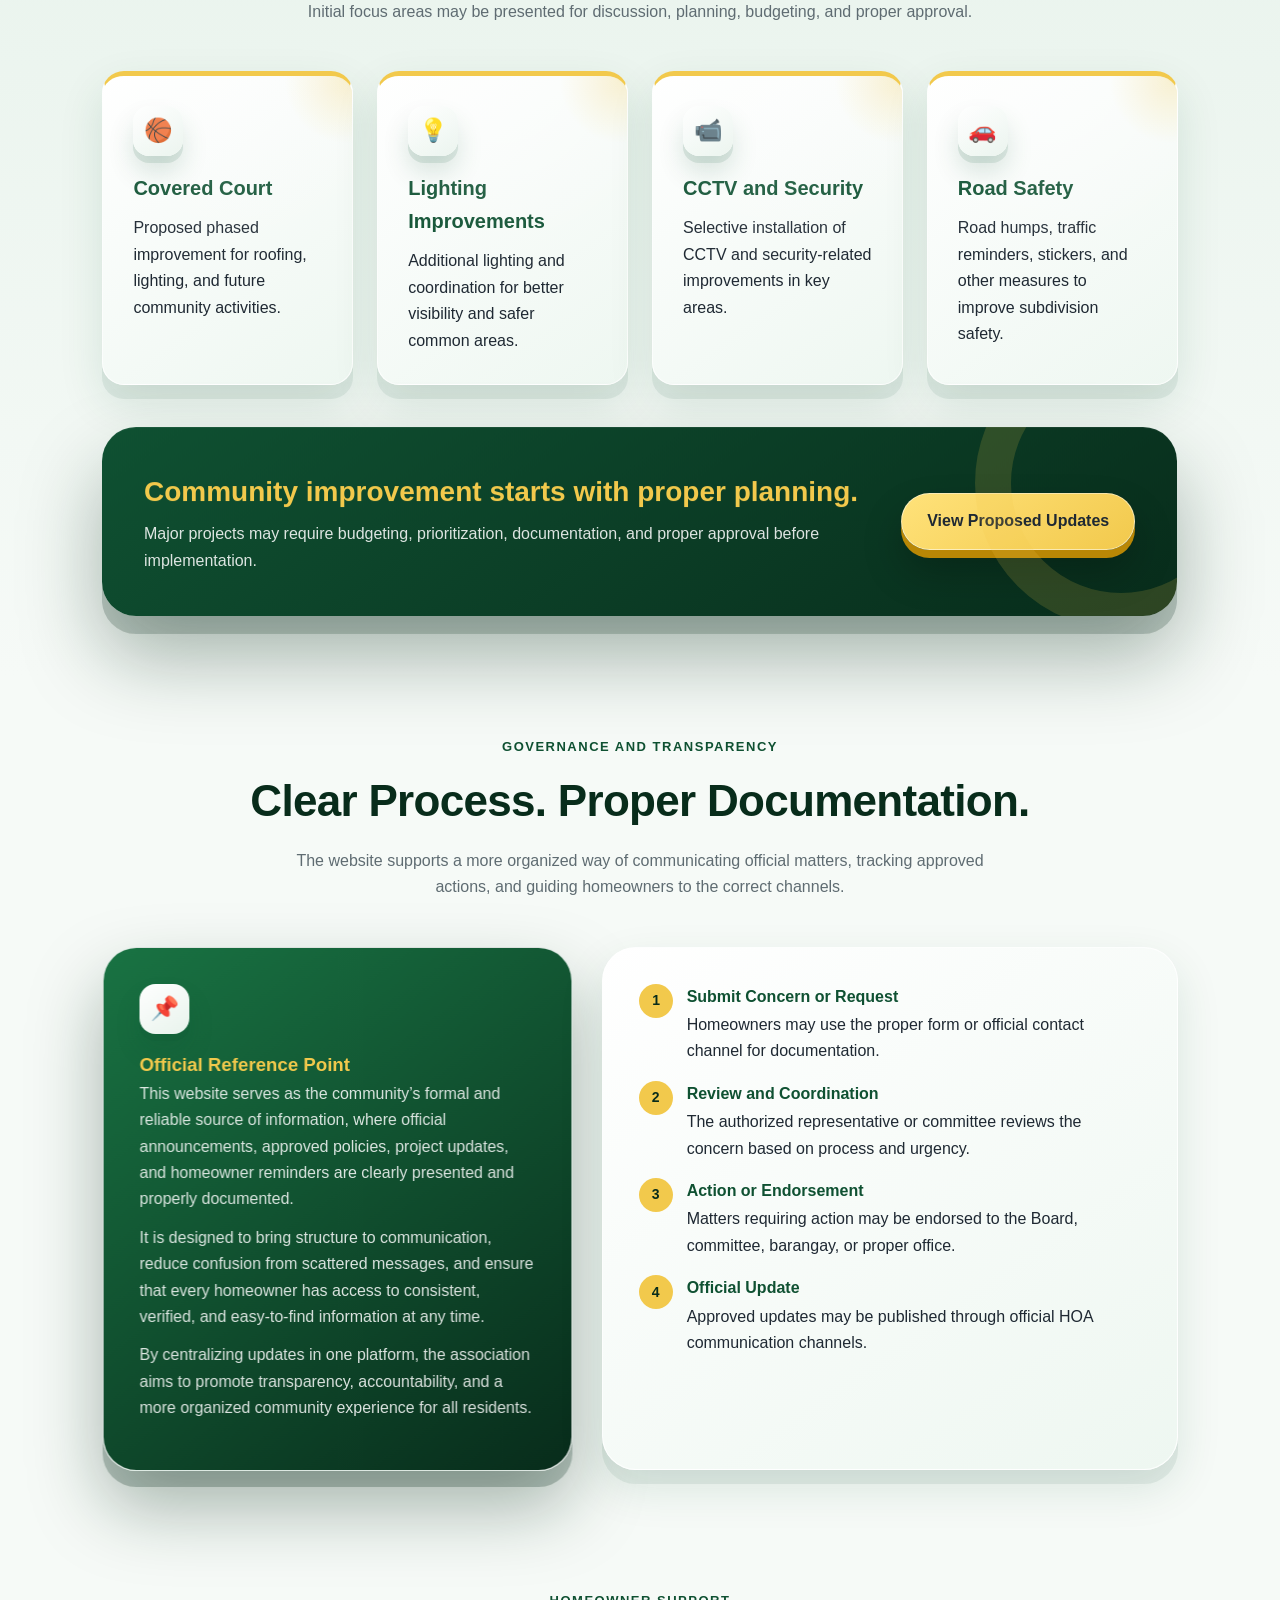
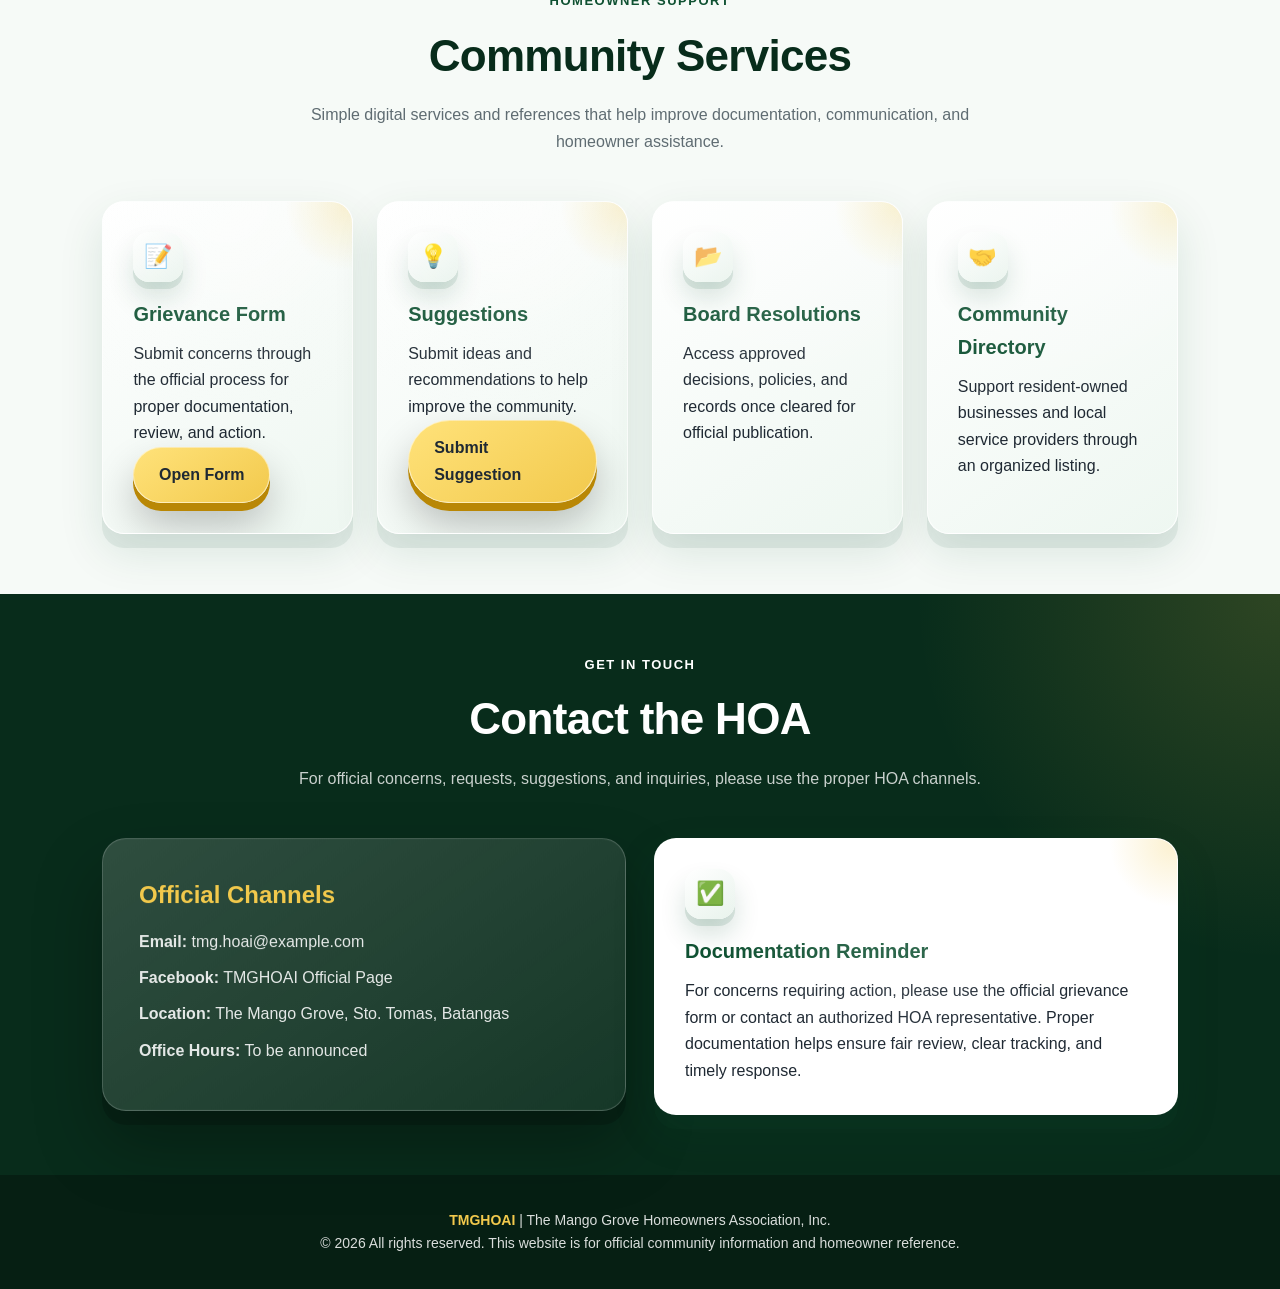
==== commit 8279556a: "Add files via upload" ====
--- a/index.html
+++ b/index.html
@@ -4,7 +4,913 @@
   <meta charset="UTF-8" />
   <meta name="viewport" content="width=device-width, initial-scale=1.0" />
   <title>TMGHOAI | The Mango Grove Homeowners Association, Inc.</title>
-  <link rel="stylesheet" href="style.css" />
+  <style>
+    :root {
+      --green-dark: #082c1b;
+      --green-main: #0f5132;
+      --green-mid: #197343;
+      --green-soft: #e8f3ec;
+      --green-pale: #f4faf6;
+      --gold-main: #f2c94c;
+      --gold-deep: #c99a12;
+      --gold-soft: #fff7d6;
+      --text-dark: #1f2933;
+      --text-muted: #5f6c72;
+      --white: #ffffff;
+      --bg: #f6faf7;
+      --border: rgba(15, 81, 50, 0.1);
+      --shadow: 0 18px 45px rgba(15, 81, 50, 0.12);
+      --shadow-strong: 0 28px 70px rgba(8, 44, 27, 0.2);
+      --shadow-3d: 0 22px 0 rgba(8, 44, 27, 0.08), 0 34px 75px rgba(8, 44, 27, 0.24);
+      --shadow-gold-3d: 0 8px 0 #b98705, 0 22px 40px rgba(0, 0, 0, 0.24);
+      --radius: 22px;
+      --radius-lg: 34px;
+    }
+
+    * {
+      box-sizing: border-box;
+      margin: 0;
+      padding: 0;
+      font-family: Arial, Helvetica, sans-serif;
+    }
+
+    html {
+      scroll-behavior: smooth;
+    }
+
+    body {
+      color: var(--text-dark);
+      background:
+        radial-gradient(circle at 10% 10%, rgba(242, 201, 76, 0.12), transparent 22%),
+        radial-gradient(circle at 90% 25%, rgba(15, 81, 50, 0.12), transparent 24%),
+        var(--bg);
+      line-height: 1.65;
+      perspective: 1200px;
+    }
+
+    a { color: inherit; }
+
+    .top-strip {
+      background: var(--green-dark);
+      color: rgba(255, 255, 255, 0.9);
+      padding: 9px 8%;
+      font-size: 13px;
+      display: flex;
+      justify-content: space-between;
+      gap: 16px;
+      flex-wrap: wrap;
+      border-bottom: 1px solid rgba(255, 255, 255, 0.1);
+    }
+
+    .top-strip strong { color: var(--gold-main); }
+
+    header {
+      background: rgba(255, 255, 255, 0.95);
+      backdrop-filter: blur(14px);
+      color: var(--text-dark);
+      padding: 18px 8%;
+      position: sticky;
+      top: 0;
+      z-index: 10;
+      box-shadow: 0 5px 25px rgba(0, 0, 0, 0.06);
+    }
+
+    .nav {
+      display: flex;
+      justify-content: space-between;
+      align-items: center;
+      gap: 20px;
+      flex-wrap: wrap;
+    }
+
+    .brand {
+      display: flex;
+      align-items: center;
+      gap: 16px;
+    }
+
+    .logo-img {
+      width: 76px;
+      height: 76px;
+      object-fit: contain;
+      border-radius: 50%;
+      background: white;
+      padding: 8px;
+      display: block;
+      box-shadow: 0 8px 18px rgba(0,0,0,0.18), 0 16px 32px rgba(15,81,50,0.22);
+    }
+
+    .brand h1 {
+      font-size: 20px;
+      color: var(--green-main);
+      letter-spacing: 0.5px;
+      margin: 0;
+    }
+
+    .brand p {
+      font-size: 12px;
+      color: var(--text-muted);
+      margin-top: 2px;
+    }
+
+    nav a {
+      text-decoration: none;
+      margin-left: 20px;
+      font-size: 14px;
+      font-weight: 700;
+      color: var(--text-dark);
+      position: relative;
+    }
+
+    nav a::after {
+      content: "";
+      height: 3px;
+      width: 0;
+      background: var(--gold-main);
+      position: absolute;
+      left: 0;
+      bottom: -8px;
+      border-radius: 999px;
+      transition: 0.25s ease;
+    }
+
+    nav a:hover::after { width: 100%; }
+
+    .nav-cta {
+      background: var(--green-main);
+      color: white !important;
+      padding: 10px 16px;
+      border-radius: 999px;
+      margin-left: 18px;
+    }
+
+    .nav-cta::after { display: none; }
+
+    .hero {
+      min-height: 720px;
+      padding: 115px 8% 80px;
+      background:
+        radial-gradient(circle at top left, rgba(242, 201, 76, 0.23), transparent 28%),
+        linear-gradient(110deg, rgba(8, 44, 27, 0.96), rgba(15, 81, 50, 0.78), rgba(15, 81, 50, 0.38)),
+        url('https://images.unsplash.com/photo-1582213782179-e0d53f98f2ca?auto=format&fit=crop&w=1800&q=80');
+      background-size: cover;
+      background-position: center;
+      color: var(--white);
+      display: grid;
+      align-items: center;
+      position: relative;
+      overflow: hidden;
+    }
+
+    .hero::after {
+      content: "";
+      position: absolute;
+      right: -140px;
+      bottom: -140px;
+      width: 360px;
+      height: 360px;
+      border-radius: 50%;
+      border: 48px solid rgba(242, 201, 76, 0.12);
+      filter: drop-shadow(0 25px 45px rgba(0, 0, 0, 0.25));
+      animation: floatSlow 7s ease-in-out infinite;
+    }
+
+    .hero::before {
+      content: "";
+      position: absolute;
+      left: 52%;
+      top: 18%;
+      width: 90px;
+      height: 90px;
+      border-radius: 28px;
+      background: linear-gradient(145deg, rgba(242, 201, 76, 0.42), rgba(242, 201, 76, 0.08));
+      box-shadow: 0 18px 45px rgba(0, 0, 0, 0.22);
+      transform: rotate(18deg);
+      animation: floatCard 6s ease-in-out infinite;
+    }
+
+    .hero-grid {
+      display: grid;
+      grid-template-columns: minmax(0, 1.2fr) 420px;
+      gap: 40px;
+      align-items: center;
+      position: relative;
+      z-index: 1;
+    }
+
+    .hero-content {
+      max-width: 850px;
+      transform-style: preserve-3d;
+    }
+
+    .eyebrow {
+      display: inline-block;
+      background: rgba(242, 201, 76, 0.18);
+      color: #ffe99d;
+      border: 1px solid rgba(242, 201, 76, 0.45);
+      padding: 8px 16px;
+      border-radius: 999px;
+      font-weight: 800;
+      font-size: 13px;
+      letter-spacing: 0.7px;
+      text-transform: uppercase;
+      margin-bottom: 22px;
+    }
+
+    .hero h2 {
+      font-size: clamp(40px, 6vw, 70px);
+      line-height: 1.04;
+      margin-bottom: 22px;
+      letter-spacing: -1.8px;
+      text-shadow: 0 5px 0 rgba(0, 0, 0, 0.16), 0 22px 45px rgba(0, 0, 0, 0.32);
+    }
+
+    .hero p {
+      max-width: 720px;
+      margin-bottom: 32px;
+      font-size: 19px;
+      color: rgba(255, 255, 255, 0.92);
+    }
+
+    .hero-actions {
+      display: flex;
+      gap: 12px;
+      flex-wrap: wrap;
+      margin-bottom: 34px;
+    }
+
+    .button {
+      display: inline-block;
+      background: linear-gradient(145deg, #ffe27a, var(--gold-main));
+      color: #1f2933;
+      padding: 14px 25px;
+      border-radius: 999px;
+      text-decoration: none;
+      font-weight: 900;
+      box-shadow: var(--shadow-gold-3d);
+      transition: transform 0.2s ease, box-shadow 0.2s ease;
+      transform: translateY(0);
+      border: 1px solid rgba(255, 255, 255, 0.5);
+    }
+
+    .button:hover {
+      transform: translateY(-5px);
+      box-shadow: 0 12px 0 #b98705, 0 28px 50px rgba(0, 0, 0, 0.3);
+    }
+
+    .button:active {
+      transform: translateY(4px);
+      box-shadow: 0 4px 0 #b98705, 0 12px 25px rgba(0, 0, 0, 0.24);
+    }
+
+    .hero-badges {
+      display: flex;
+      gap: 14px;
+      flex-wrap: wrap;
+    }
+
+    .hero-badge {
+      background: linear-gradient(145deg, rgba(255, 255, 255, 0.22), rgba(255, 255, 255, 0.08));
+      border: 1px solid rgba(255, 255, 255, 0.22);
+      padding: 12px 16px;
+      border-radius: 16px;
+      backdrop-filter: blur(8px);
+      font-size: 14px;
+      font-weight: 800;
+      box-shadow: 0 8px 0 rgba(0, 0, 0, 0.14), 0 18px 35px rgba(0, 0, 0, 0.18);
+      transform: translateZ(25px);
+    }
+
+    .hero-panel {
+      background: linear-gradient(145deg, rgba(255, 255, 255, 0.22), rgba(255, 255, 255, 0.08));
+      border: 1px solid rgba(255, 255, 255, 0.28);
+      border-radius: var(--radius-lg);
+      padding: 28px;
+      backdrop-filter: blur(18px) saturate(140%);
+      box-shadow: 0 18px 0 rgba(0, 0, 0, 0.16), 0 36px 75px rgba(0, 0, 0, 0.34);
+      transform: rotateY(-8deg) rotateX(3deg);
+      transform-style: preserve-3d;
+      position: relative;
+      overflow: hidden;
+    }
+
+    .hero-panel h3 {
+      color: var(--gold-main);
+      font-size: 24px;
+      margin-bottom: 12px;
+    }
+
+    .hero-panel p {
+      font-size: 15px;
+      margin-bottom: 18px;
+    }
+
+    .quick-links {
+      display: grid;
+      gap: 12px;
+    }
+
+    .quick-link {
+      display: flex;
+      justify-content: space-between;
+      align-items: center;
+      background: linear-gradient(145deg, rgba(255, 255, 255, 0.2), rgba(255, 255, 255, 0.08));
+      padding: 14px 16px;
+      border-radius: 16px;
+      text-decoration: none;
+      font-weight: 800;
+      border: 1px solid rgba(255, 255, 255, 0.15);
+      box-shadow: 0 8px 0 rgba(0, 0, 0, 0.12), 0 16px 28px rgba(0, 0, 0, 0.18);
+      transition: transform 0.2s ease, box-shadow 0.2s ease;
+    }
+
+    .quick-link:hover {
+      transform: translateY(-4px) translateX(4px);
+      box-shadow: 0 12px 0 rgba(0, 0, 0, 0.14), 0 24px 36px rgba(0, 0, 0, 0.22);
+    }
+
+    section { padding: 60px 8%; }
+
+    .section-title {
+      text-align: center;
+      margin-bottom: 46px;
+    }
+
+    .section-title .small-title {
+      color: var(--green-main);
+      font-weight: 900;
+      text-transform: uppercase;
+      letter-spacing: 1.5px;
+      font-size: 13px;
+      margin-bottom: 8px;
+    }
+
+    .section-title h2 {
+      color: var(--green-dark);
+      font-size: clamp(30px, 4vw, 44px);
+      margin-bottom: 10px;
+      letter-spacing: -0.7px;
+    }
+
+    .section-title p {
+      color: var(--text-muted);
+      max-width: 720px;
+      margin: auto;
+    }
+
+    .cards {
+      display: grid;
+      grid-template-columns: repeat(auto-fit, minmax(240px, 1fr));
+      gap: 24px;
+    }
+
+    .card {
+      background: linear-gradient(145deg, #ffffff, #eef7f1);
+      padding: 30px;
+      border-radius: var(--radius);
+      box-shadow: 0 14px 0 rgba(15, 81, 50, 0.08), var(--shadow);
+      border: 1px solid rgba(255, 255, 255, 0.8);
+      transition: transform 0.25s ease, box-shadow 0.25s ease;
+      transform-style: preserve-3d;
+      position: relative;
+      overflow: hidden;
+    }
+
+    .card::before {
+      content: "";
+      position: absolute;
+      top: -60px;
+      right: -60px;
+      width: 130px;
+      height: 130px;
+      border-radius: 50%;
+      background: radial-gradient(circle, rgba(242, 201, 76, 0.26), transparent 68%);
+    }
+
+    .card::after,
+    .hero-panel::after {
+      content: "";
+      position: absolute;
+      inset: 0;
+      border-radius: inherit;
+      background: radial-gradient(circle at top, rgba(255,255,255,0.25), transparent 60%);
+      pointer-events: none;
+    }
+
+    .card:hover {
+      transform: translateY(-14px) rotateX(6deg) rotateY(-6deg) scale(1.02);
+      box-shadow: 0 22px 0 rgba(15, 81, 50, 0.09), 0 38px 70px rgba(15, 81, 50, 0.2);
+    }
+
+    .hero-panel:hover {
+      transform: rotateY(-12deg) rotateX(6deg) translateY(-6px);
+    }
+
+    .governance-card:hover {
+      transform: translateY(-10px) rotateX(5deg) rotateY(5deg);
+    }
+
+    .cta-band:hover {
+      transform: rotateX(4deg) translateY(-6px);
+    }
+
+    .about-panel:hover {
+      transform: rotateX(3deg) translateY(-6px);
+    }
+
+    .announcement:hover {
+      transform: translateX(10px) translateY(-8px) rotateX(4deg) scale(1.01);
+    }
+
+    .button {
+      transform: translateZ(10px);
+    }
+
+    .button:hover {
+      transform: translateY(-6px) translateZ(14px);
+    }
+
+    @keyframes floatSoft {
+      0%,100% { transform: translateY(0); }
+      50% { transform: translateY(-6px); }
+    }
+
+    .card:nth-child(odd) {
+      animation: floatSoft 6s ease-in-out infinite;
+    }
+
+    .hero-badge {
+      animation: floatSoft 5s ease-in-out infinite;
+    }
+
+    .icon {
+      width: 50px;
+      height: 50px;
+      border-radius: 16px;
+      background: linear-gradient(145deg, #ffffff, var(--green-soft));
+      color: var(--green-main);
+      display: grid;
+      place-items: center;
+      font-size: 23px;
+      margin-bottom: 16px;
+      box-shadow: 0 7px 0 rgba(15, 81, 50, 0.12), 0 16px 26px rgba(15, 81, 50, 0.16);
+    }
+
+    .card h3 {
+      color: var(--green-main);
+      margin-bottom: 10px;
+      font-size: 20px;
+    }
+
+    .stats-strip {
+      margin-top: -48px;
+      position: relative;
+      z-index: 2;
+      padding: 0 8%;
+    }
+
+    .stats-inner {
+      background: linear-gradient(145deg, #ffffff, #eef7f1);
+      border-radius: 28px;
+      box-shadow: var(--shadow-3d);
+      display: grid;
+      grid-template-columns: repeat(4, 1fr);
+      overflow: hidden;
+      border: 1px solid rgba(255, 255, 255, 0.85);
+      transform: rotateX(2deg);
+    }
+
+    .stat {
+      padding: 26px;
+      text-align: center;
+      border-right: 1px solid #eef3ef;
+    }
+
+    .stat:last-child { border-right: none; }
+
+    .stat strong {
+      display: block;
+      color: var(--green-main);
+      font-size: 28px;
+      line-height: 1;
+      margin-bottom: 8px;
+    }
+
+    .stat span {
+      color: var(--text-muted);
+      font-size: 13px;
+      font-weight: 800;
+      text-transform: uppercase;
+      letter-spacing: 0.6px;
+    }
+
+    .about-panel {
+      background: rgba(255, 255, 255, 0.92);
+      border-radius: var(--radius-lg);
+      box-shadow: var(--shadow-3d);
+      overflow: hidden;
+      display: grid;
+      grid-template-columns: 1fr 1fr;
+      border: 1px solid rgba(255, 255, 255, 0.85);
+      transform-style: preserve-3d;
+      transition: transform 0.25s ease;
+    }
+
+    .about-text {
+      padding: 46px;
+      background: linear-gradient(145deg, #ffffff, #f8fbf9);
+    }
+
+    .about-text h3,
+    .about-right h3 {
+      color: var(--green-dark);
+      font-size: 30px;
+      margin-bottom: 18px;
+      letter-spacing: -0.4px;
+    }
+
+    .about-text p {
+      color: var(--text-muted);
+      margin-bottom: 16px;
+      font-size: 16px;
+      line-height: 1.75;
+    }
+
+    .about-list {
+      list-style: none;
+      margin-top: 28px;
+    }
+
+    .about-list li {
+      padding: 13px 0;
+      border-bottom: 1px solid #e8eee9;
+      font-weight: 800;
+      color: var(--green-main);
+      display: flex;
+      gap: 12px;
+      align-items: center;
+      font-size: 16px;
+    }
+
+    .about-list li::before {
+      content: "✓";
+      width: 28px;
+      height: 28px;
+      border-radius: 50%;
+      background: var(--gold-soft);
+      color: var(--gold-deep);
+      display: grid;
+      place-items: center;
+      font-size: 14px;
+      flex: 0 0 28px;
+      box-shadow: 0 4px 10px rgba(201, 154, 18, 0.18);
+    }
+
+    .about-right {
+      padding: 46px;
+      background:
+        radial-gradient(circle at top right, rgba(242, 201, 76, 0.16), transparent 28%),
+        linear-gradient(145deg, #eef7f1, #ffffff);
+      border-left: 1px solid #e5eee8;
+    }
+
+    .about-right h3 {
+      text-align: center;
+      margin-bottom: 10px;
+    }
+
+    .about-right-intro {
+      text-align: center;
+      color: var(--text-muted);
+      max-width: 520px;
+      margin: 0 auto 26px;
+      font-size: 15px;
+      line-height: 1.7;
+    }
+
+    .about-card {
+      display: grid;
+      grid-template-columns: 54px 1fr;
+      gap: 16px;
+      align-items: center;
+      background: rgba(255, 255, 255, 0.86);
+      padding: 18px;
+      border-radius: 20px;
+      margin-bottom: 16px;
+      border: 1px solid rgba(15, 81, 50, 0.08);
+      box-shadow: 0 10px 22px rgba(15, 81, 50, 0.08);
+    }
+
+    .about-card-icon {
+      width: 54px;
+      height: 54px;
+      border-radius: 18px;
+      background: linear-gradient(145deg, #ffffff, var(--green-soft));
+      display: grid;
+      place-items: center;
+      font-size: 25px;
+      box-shadow: 0 6px 0 rgba(15, 81, 50, 0.1), 0 12px 24px rgba(15, 81, 50, 0.12);
+    }
+
+    .about-card strong {
+      display: block;
+      color: var(--green-main);
+      font-size: 17px;
+      margin-bottom: 4px;
+    }
+
+    .about-card p {
+      color: var(--text-muted);
+      font-size: 14px;
+      line-height: 1.55;
+      margin: 0;
+    }
+
+    .announcement-wrap {
+      max-width: 980px;
+      margin: auto;
+    }
+
+    .announcement {
+      background: linear-gradient(145deg, #ffffff, #f1f8f4);
+      border-radius: 22px;
+      margin-bottom: 18px;
+      display: grid;
+      grid-template-columns: 125px 1fr;
+      overflow: hidden;
+      box-shadow: 0 12px 0 rgba(15, 81, 50, 0.08), 0 28px 52px rgba(15, 81, 50, 0.15);
+      border: 1px solid rgba(255, 255, 255, 0.85);
+      transition: 0.25s ease;
+      transform-style: preserve-3d;
+    }
+
+    .date-box {
+      background: linear-gradient(160deg, var(--green-main), var(--green-dark));
+      color: var(--white);
+      display: grid;
+      place-items: center;
+      text-align: center;
+      padding: 20px;
+    }
+
+    .date-box strong {
+      display: block;
+      font-size: 30px;
+      line-height: 1;
+      color: var(--gold-main);
+    }
+
+    .date-box span {
+      font-size: 13px;
+      text-transform: uppercase;
+      letter-spacing: 1px;
+      font-weight: 800;
+    }
+
+    .announcement-content {
+      padding: 28px 32px;
+    }
+
+    .announcement-content h3 {
+      color: var(--green-dark);
+      margin-bottom: 8px;
+      font-size: 22px;
+    }
+
+    .status-pill {
+      display: inline-block;
+      background: var(--gold-soft);
+      color: #765a00;
+      padding: 5px 10px;
+      border-radius: 999px;
+      font-size: 12px;
+      font-weight: 900;
+      margin-bottom: 10px;
+      text-transform: uppercase;
+      letter-spacing: 0.5px;
+    }
+
+    .projects {
+      background: linear-gradient(180deg, var(--green-soft), #f6faf7);
+    }
+
+    .project-card {
+      border-top: 5px solid var(--gold-main);
+    }
+
+    .cta-band {
+      background: linear-gradient(145deg, var(--green-main), var(--green-dark));
+      color: white;
+      border-radius: var(--radius-lg);
+      padding: 42px;
+      display: grid;
+      grid-template-columns: 1fr auto;
+      gap: 24px;
+      align-items: center;
+      box-shadow: 0 18px 0 rgba(8, 44, 27, 0.2), 0 42px 80px rgba(8, 44, 27, 0.34);
+      margin-top: 42px;
+      position: relative;
+      overflow: hidden;
+      transform: rotateX(2deg);
+      transform-style: preserve-3d;
+      transition: transform 0.25s ease;
+    }
+
+    .cta-band::after {
+      content: "";
+      position: absolute;
+      right: -90px;
+      top: -90px;
+      width: 220px;
+      height: 220px;
+      border-radius: 50%;
+      border: 36px solid rgba(242, 201, 76, 0.16);
+    }
+
+    .cta-band h3 {
+      color: var(--gold-main);
+      font-size: 28px;
+      margin-bottom: 6px;
+    }
+
+    .cta-band p {
+      color: rgba(255, 255, 255, 0.86);
+      max-width: 720px;
+    }
+
+    .governance-grid {
+      display: grid;
+      grid-template-columns: 0.9fr 1.1fr;
+      gap: 28px;
+      align-items: stretch;
+    }
+
+    .governance-card {
+      background: linear-gradient(145deg, #ffffff, #eef7f1);
+      border-radius: var(--radius-lg);
+      padding: 36px;
+      box-shadow: 0 14px 0 rgba(15, 81, 50, 0.08), var(--shadow);
+      border: 1px solid rgba(255, 255, 255, 0.85);
+      transform-style: preserve-3d;
+      transition: transform 0.25s ease;
+    }
+
+    .governance-card.featured {
+      background: linear-gradient(145deg, #197343, var(--green-dark));
+      color: white;
+      box-shadow: 0 16px 0 rgba(8, 44, 27, 0.24), 0 36px 72px rgba(8, 44, 27, 0.34);
+      transform: rotateY(4deg);
+    }
+
+    .governance-card.featured h3,
+    .governance-card.featured .icon {
+      color: var(--gold-main);
+    }
+
+    .governance-card.featured p {
+      color: rgba(255, 255, 255, 0.85);
+      margin-bottom: 12px;
+    }
+
+    .timeline {
+      display: grid;
+      gap: 16px;
+    }
+
+    .timeline-item {
+      display: grid;
+      grid-template-columns: 34px 1fr;
+      gap: 14px;
+      align-items: start;
+    }
+
+    .timeline-dot {
+      width: 34px;
+      height: 34px;
+      border-radius: 50%;
+      background: var(--gold-main);
+      color: var(--green-dark);
+      display: grid;
+      place-items: center;
+      font-weight: 900;
+      font-size: 14px;
+    }
+
+    .timeline-item h4 {
+      color: var(--green-main);
+      margin-bottom: 2px;
+    }
+
+    .contact-section {
+      background:
+        radial-gradient(circle at top right, rgba(242, 201, 76, 0.16), transparent 26%),
+        var(--green-dark);
+      color: var(--white);
+    }
+
+    .contact-section .section-title h2,
+    .contact-section .section-title .small-title {
+      color: var(--white);
+    }
+
+    .contact-section .section-title p {
+      color: rgba(255, 255, 255, 0.78);
+    }
+
+    .two-column {
+      display: grid;
+      grid-template-columns: repeat(auto-fit, minmax(280px, 1fr));
+      gap: 28px;
+      align-items: start;
+    }
+
+    .contact-box {
+      background: linear-gradient(145deg, rgba(255, 255, 255, 0.16), rgba(255, 255, 255, 0.06));
+      color: var(--white);
+      padding: 36px;
+      border-radius: 24px;
+      border: 1px solid rgba(255, 255, 255, 0.2);
+      box-shadow: 0 14px 0 rgba(0, 0, 0, 0.18), 0 34px 68px rgba(0, 0, 0, 0.3);
+      transform: rotateX(2deg);
+    }
+
+    .contact-box h3 {
+      margin-bottom: 14px;
+      color: var(--gold-main);
+      font-size: 24px;
+    }
+
+    .contact-box p {
+      margin-bottom: 10px;
+      color: rgba(255, 255, 255, 0.88);
+    }
+
+    .contact-note {
+      background: var(--white);
+      color: var(--text-dark);
+    }
+
+    footer {
+      background: #061f13;
+      color: rgba(255, 255, 255, 0.85);
+      text-align: center;
+      padding: 34px 8%;
+      font-size: 14px;
+    }
+
+    footer strong { color: var(--gold-main); }
+
+    @keyframes floatSlow {
+      0%, 100% { transform: translateY(0) rotate(0deg); }
+      50% { transform: translateY(-18px) rotate(8deg); }
+    }
+
+    @keyframes floatCard {
+      0%, 100% { transform: translateY(0) rotate(18deg); }
+      50% { transform: translateY(-22px) rotate(28deg); }
+    }
+
+    @media (max-width: 1020px) {
+      .hero-grid,
+      .governance-grid,
+      .cta-band { grid-template-columns: 1fr; }
+
+      .hero-panel {
+        max-width: 620px;
+        transform: none;
+      }
+    }
+
+    @media (max-width: 860px) {
+      .about-panel { grid-template-columns: 1fr; }
+      .announcement { grid-template-columns: 1fr; }
+      .date-box { display: block; }
+      .stats-inner { grid-template-columns: repeat(2, 1fr); }
+      .stat:nth-child(2) { border-right: none; }
+      .stat:nth-child(1), .stat:nth-child(2) { border-bottom: 1px solid #eef3ef; }
+    }
+
+    @media (max-width: 700px) {
+      .top-strip { font-size: 12px; }
+      nav a { display: inline-block; margin: 8px 12px 0 0; }
+      .nav-cta { margin-left: 0; }
+      .hero { min-height: auto; padding: 80px 6%; }
+      .hero p { font-size: 16px; }
+      section { padding: 60px 6%; }
+      .about-text, .about-right, .governance-card, .cta-band {
+        padding: 30px;
+        transform: none;
+      }
+      .card:hover, .announcement:hover { transform: translateY(-5px); }
+      .stats-strip { padding: 0 6%; }
+      .stats-inner { grid-template-columns: 1fr; }
+      .stat {
+        border-right: none;
+        border-bottom: 1px solid #eef3ef;
+      }
+      .stat:last-child { border-bottom: none; }
+    }
+  </style>
 </head>
 <body>
   <div class="top-strip">
@@ -15,7 +921,7 @@
   <header>
     <div class="nav">
       <div class="brand">
-        <img src="images/logo.png" alt="TMGHOAI Official Logo" class="logo-img">
+        <img src="[data-uri]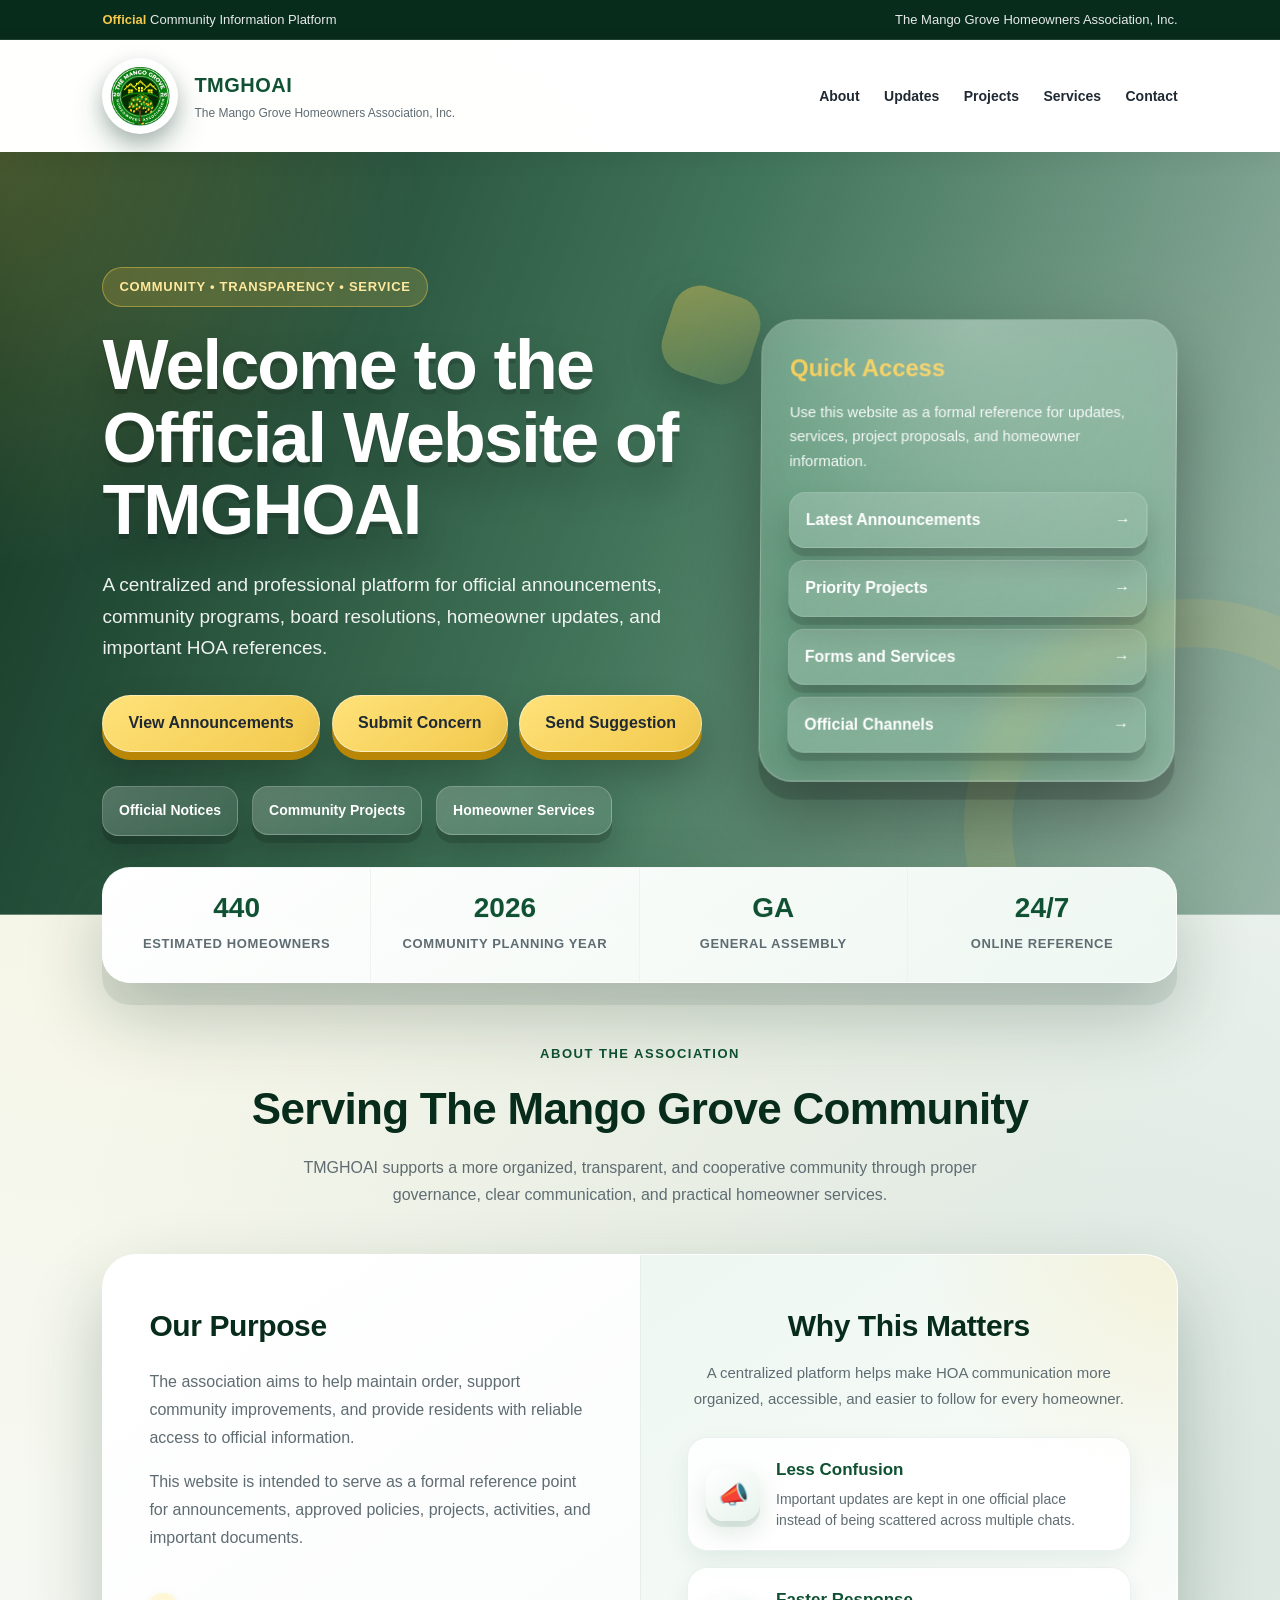
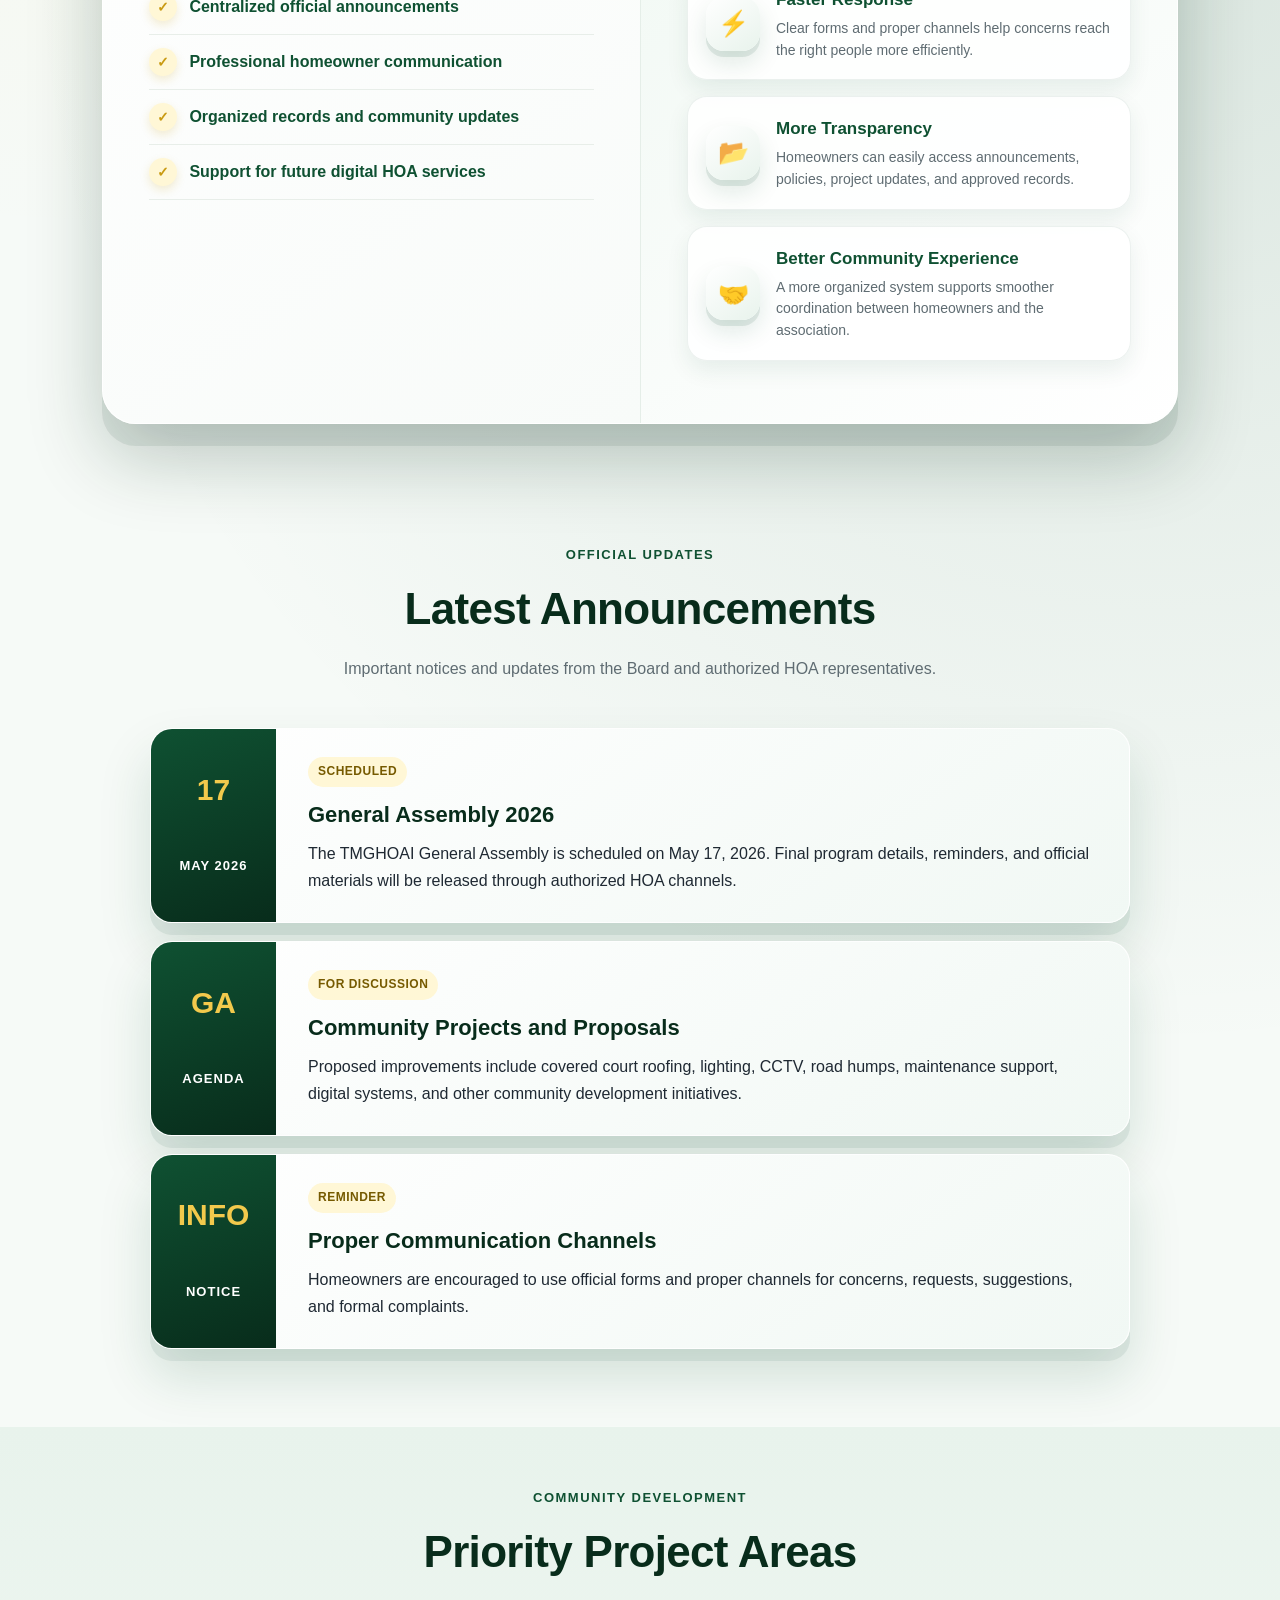
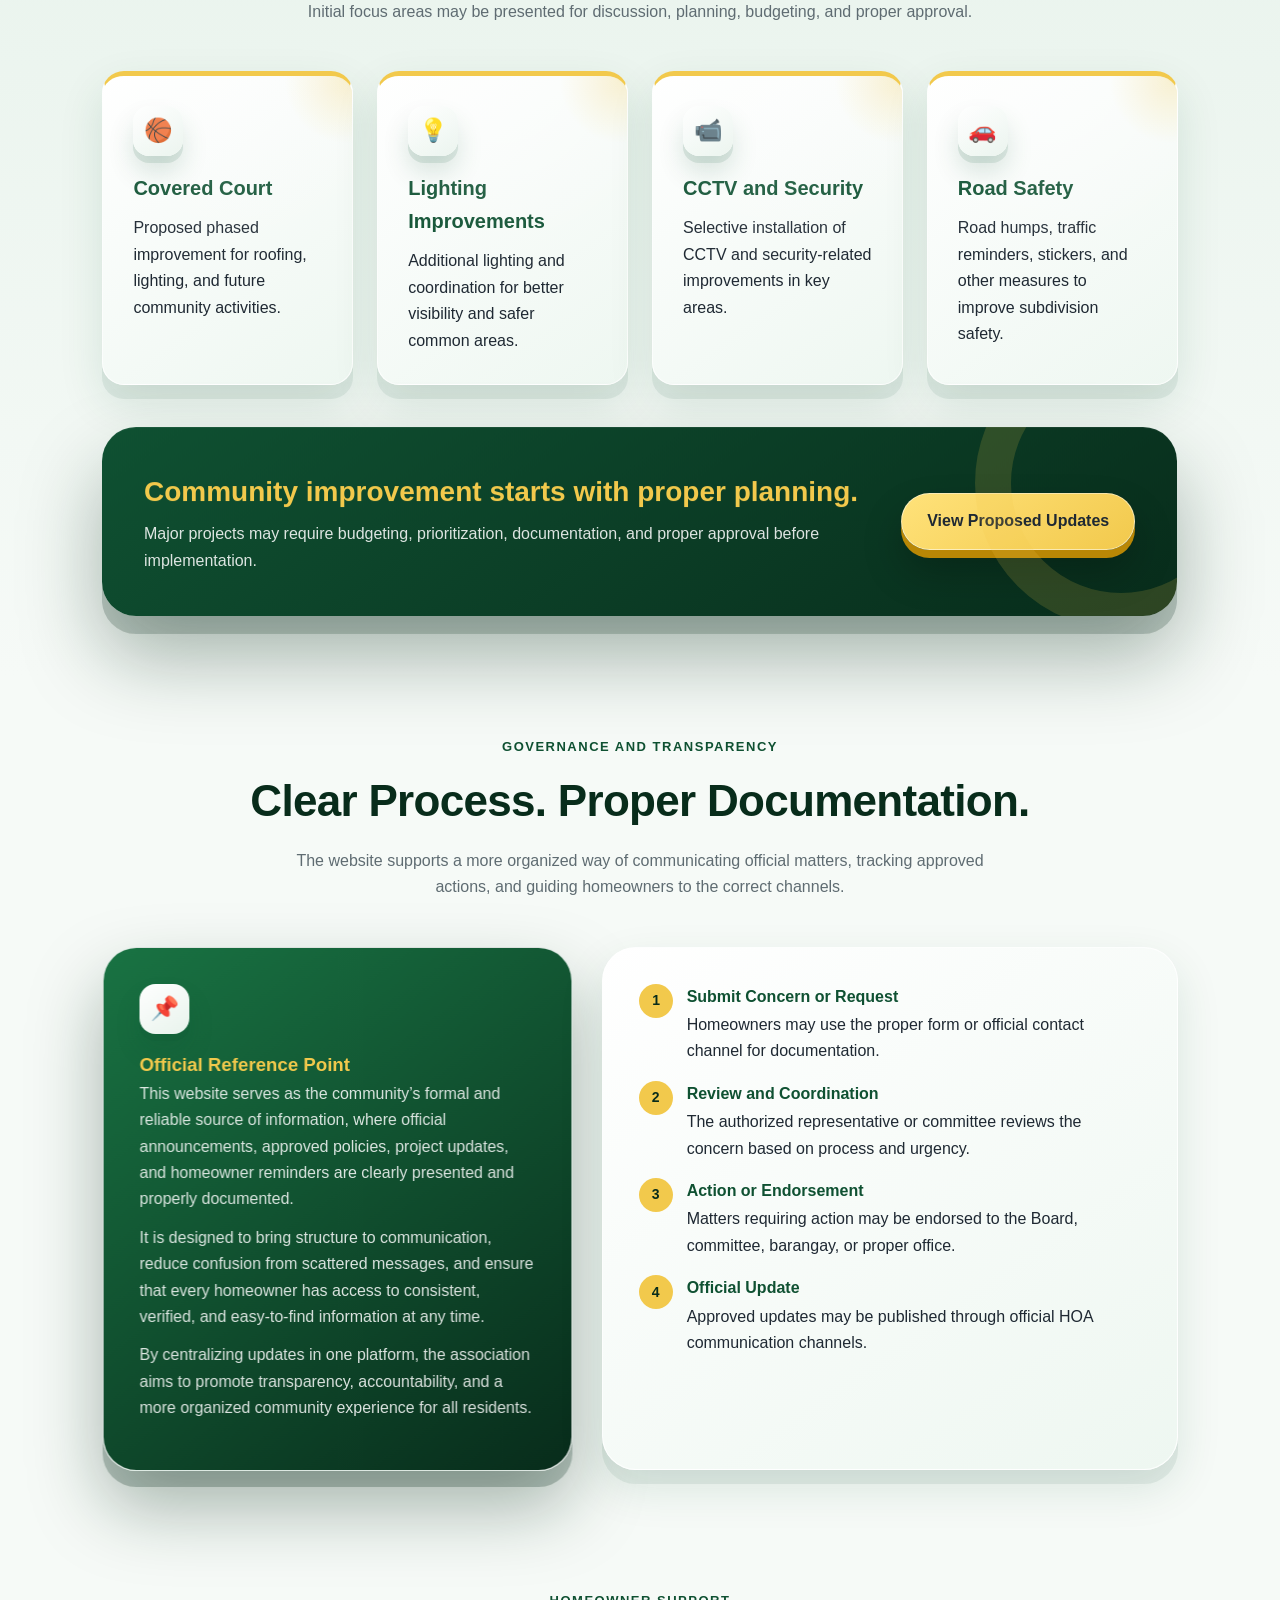
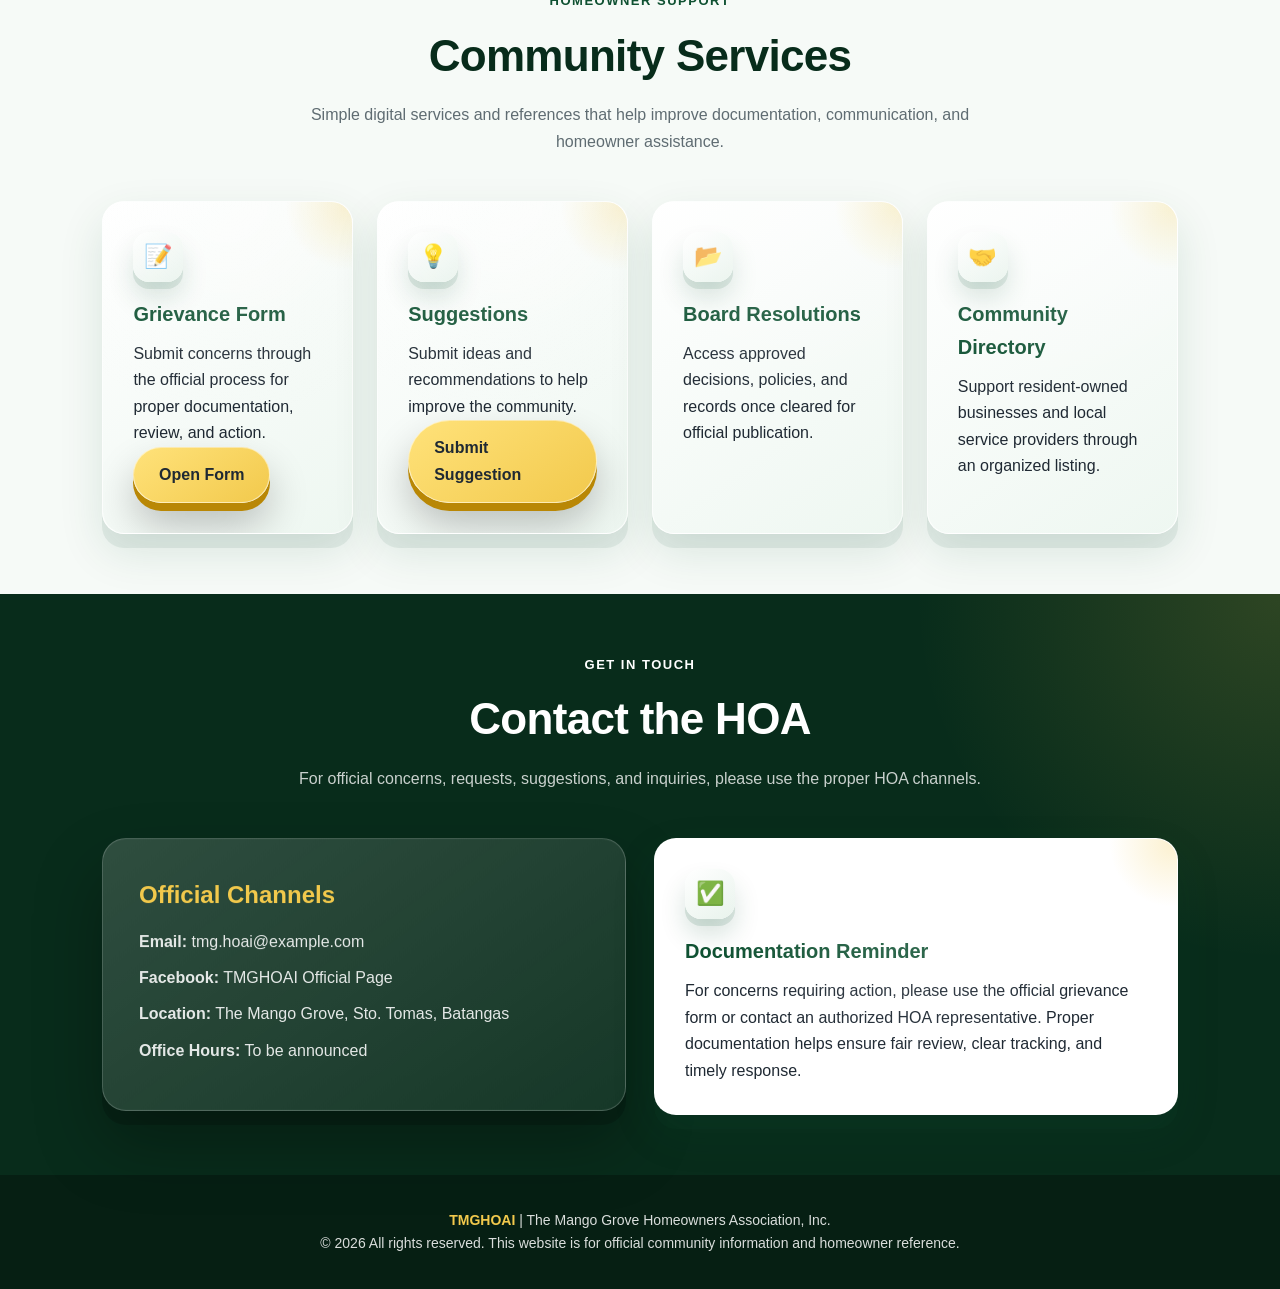
==== commit 14736d62: "Update index.html" ====
--- a/index.html
+++ b/index.html
@@ -933,7 +933,6 @@
         <a href="#projects">Projects</a>
         <a href="#services">Services</a>
         <a href="#contact">Contact</a>
-        <a class="nav-cta" href="#services">Homeowner Services</a>
       </nav>
     </div>
   </header>
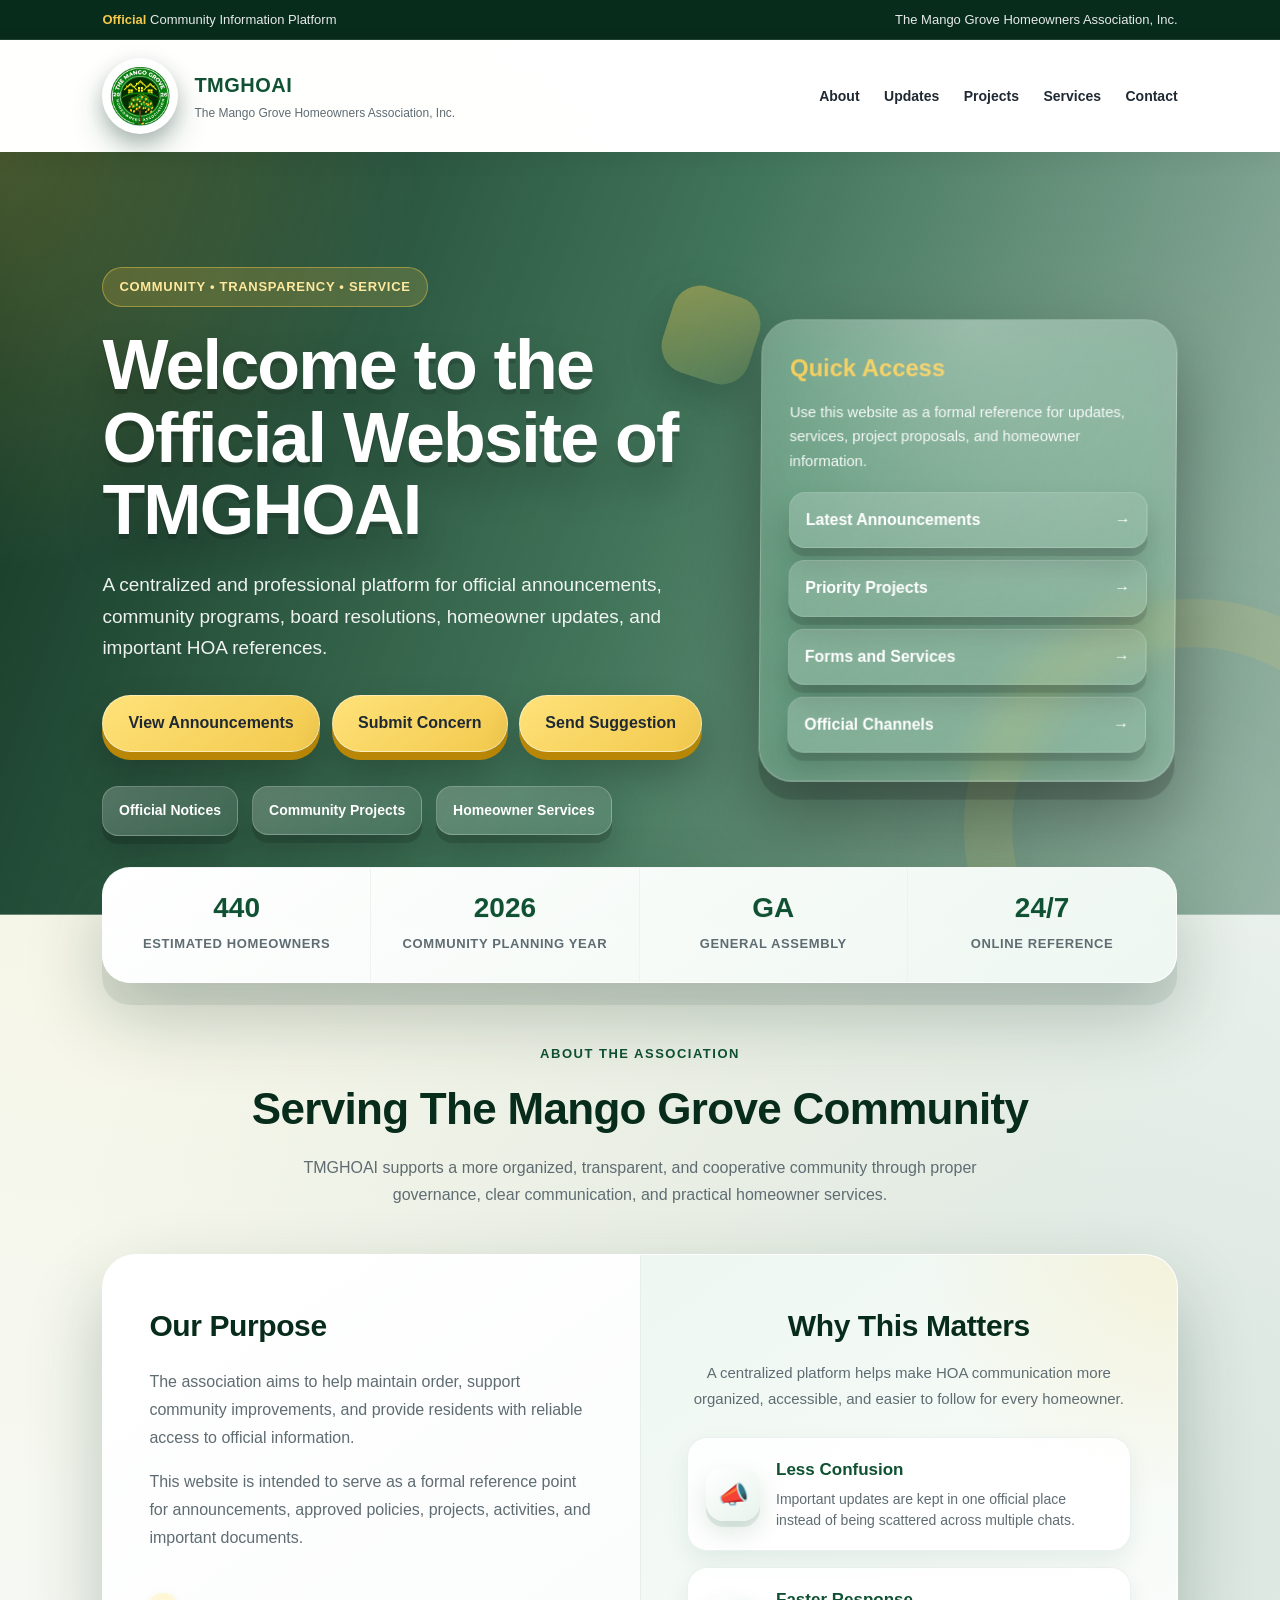
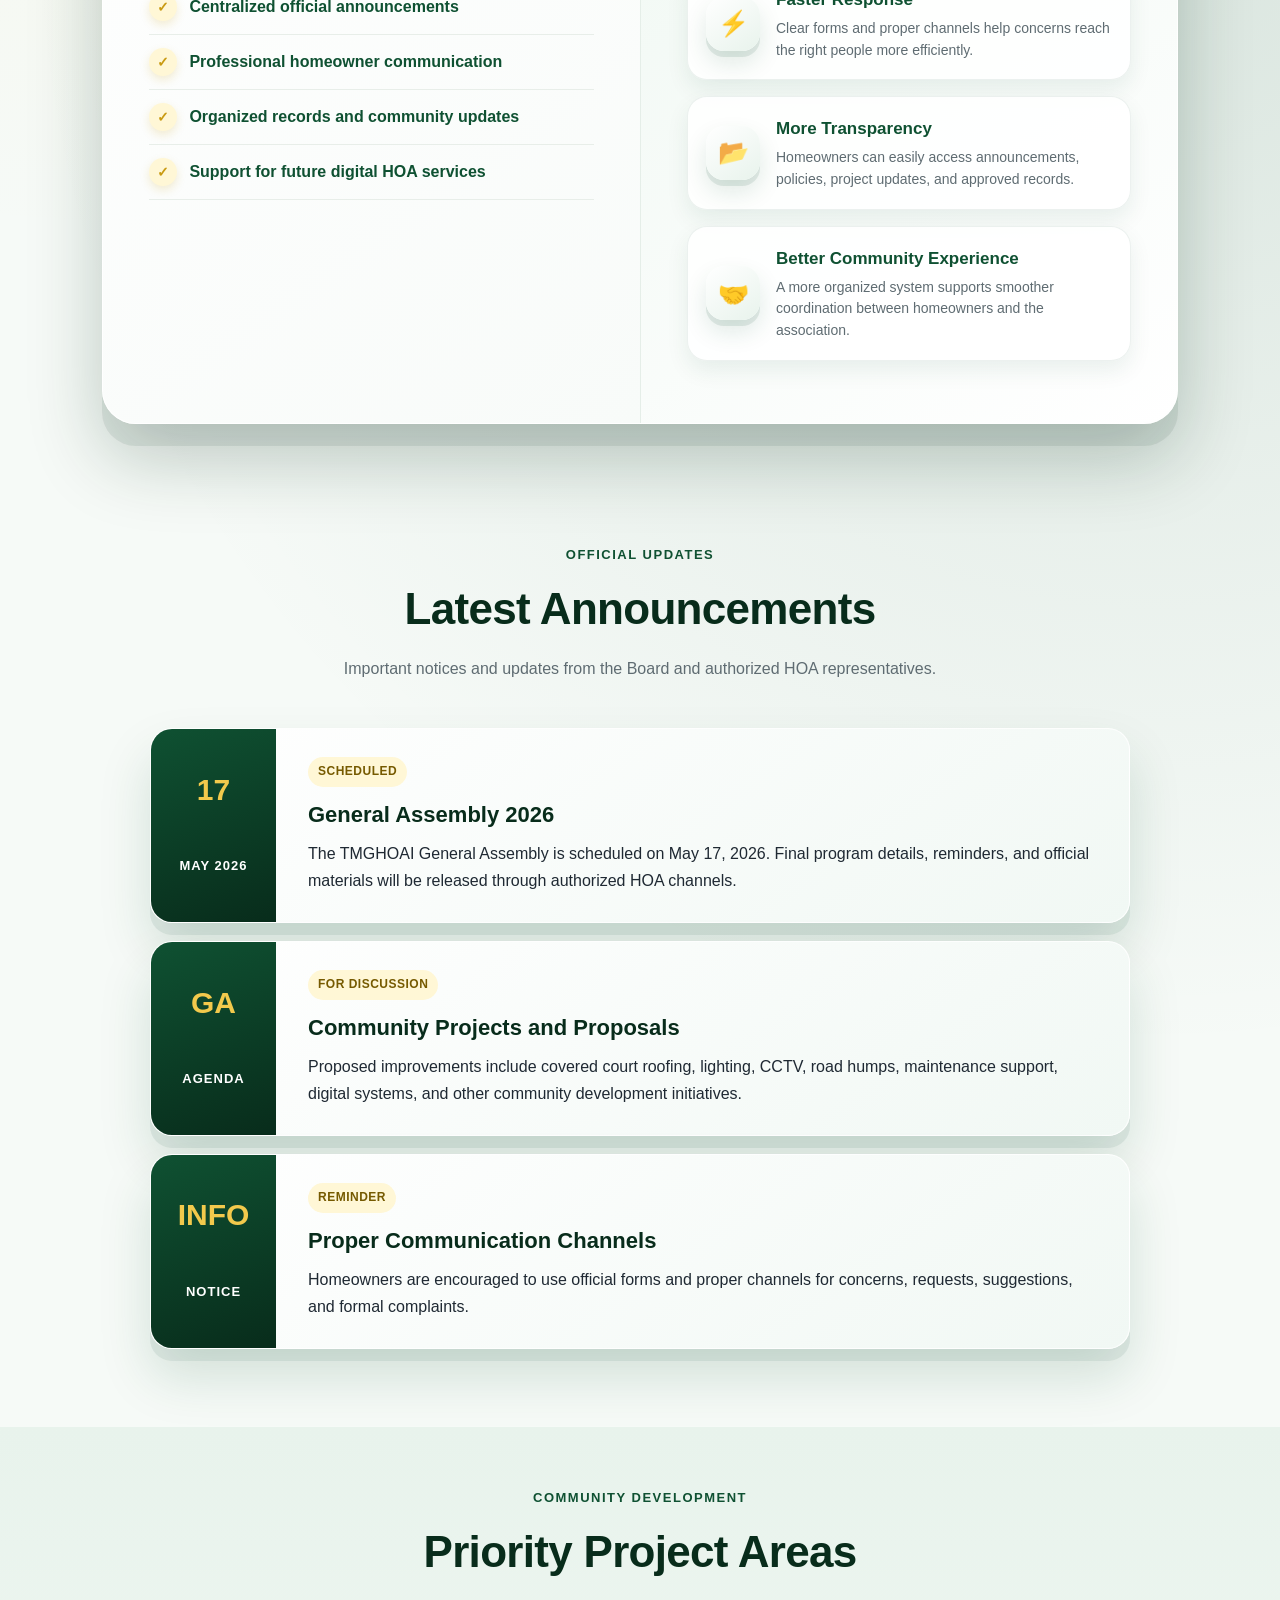
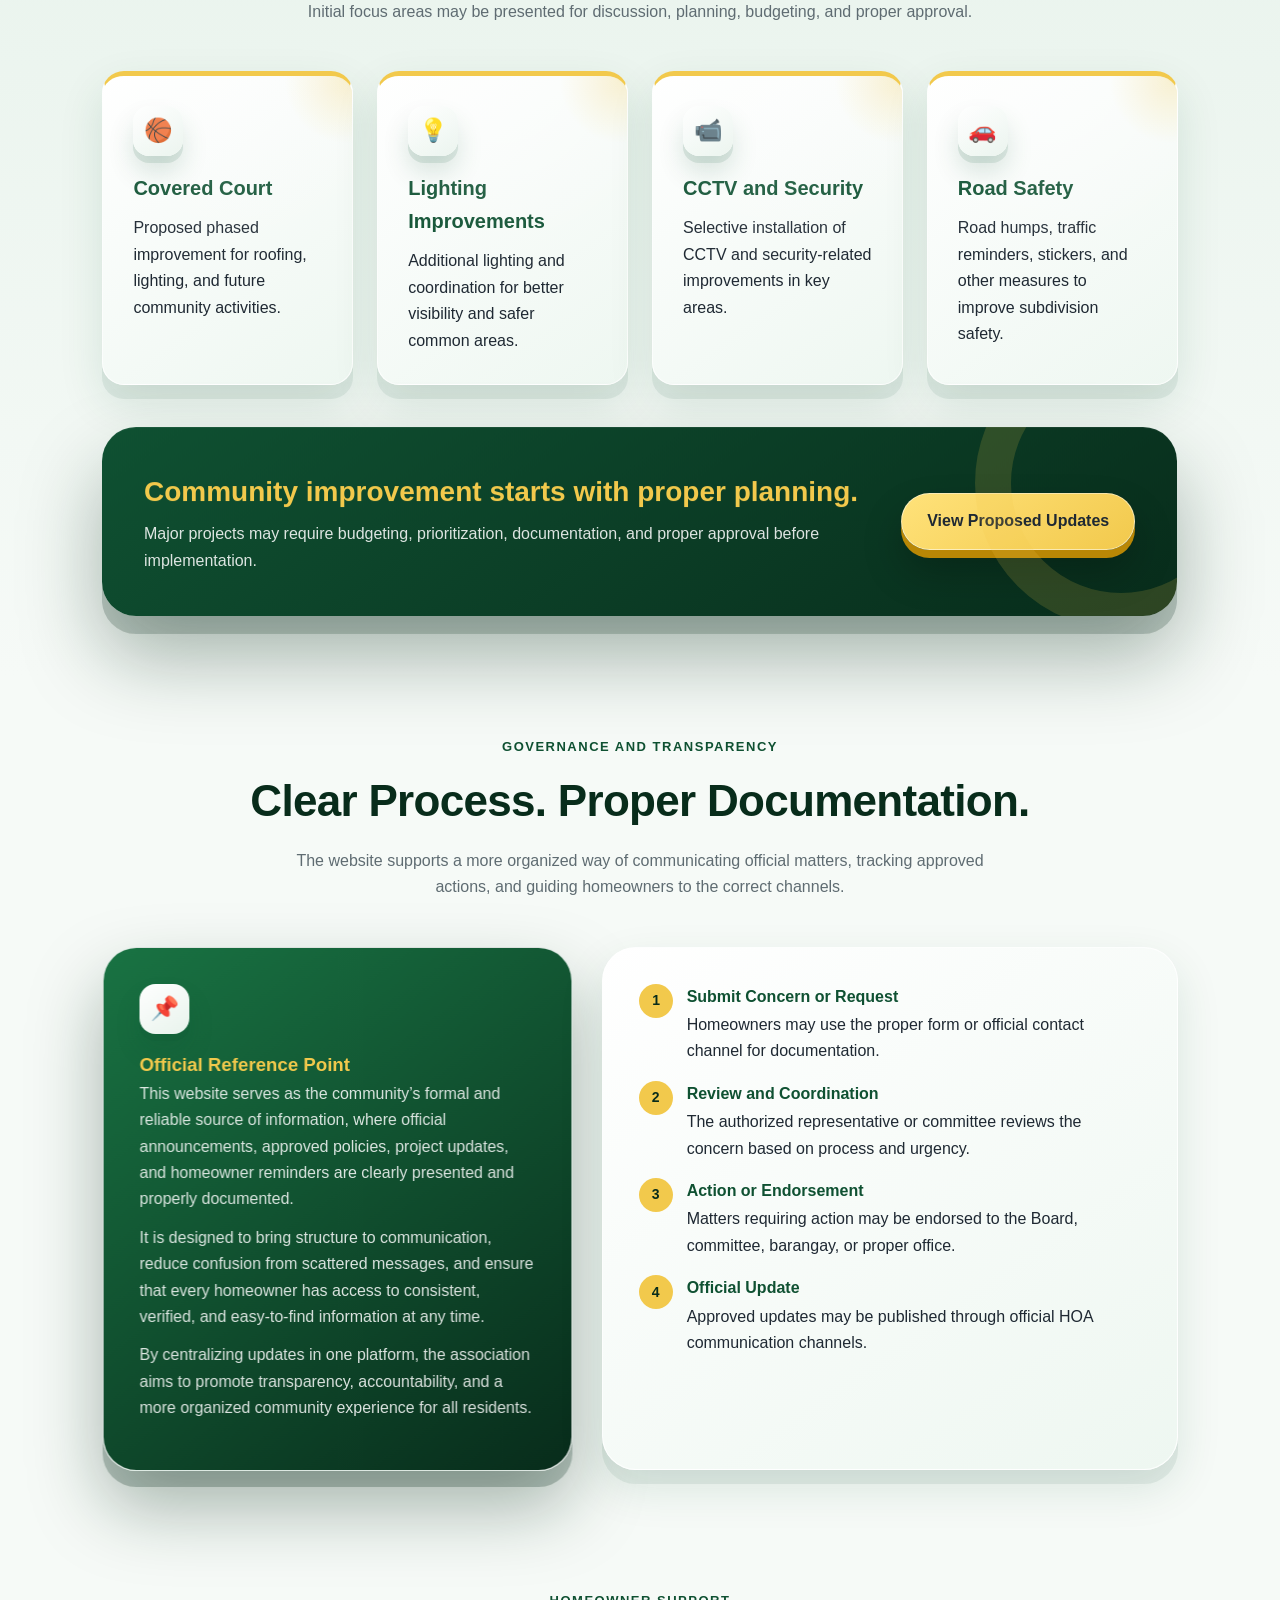
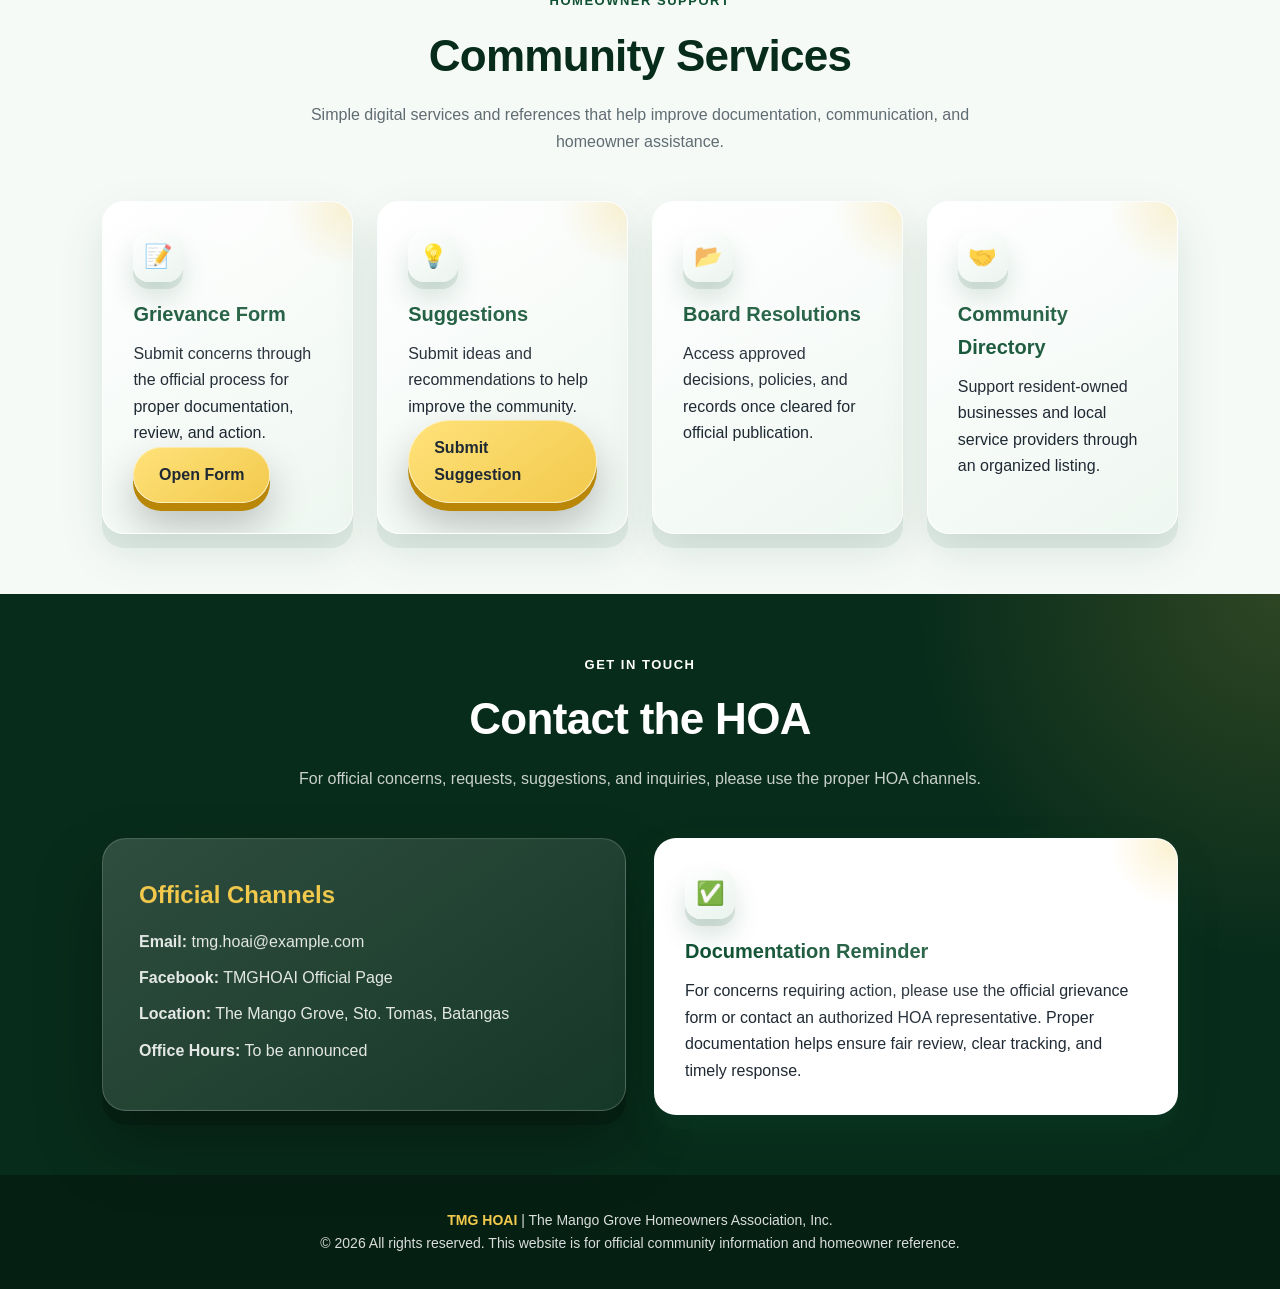
==== commit 96dee8ff: "Update index.html" ====
--- a/index.html
+++ b/index.html
@@ -3,7 +3,7 @@
 <head>
   <meta charset="UTF-8" />
   <meta name="viewport" content="width=device-width, initial-scale=1.0" />
-  <title>TMGHOAI | The Mango Grove Homeowners Association, Inc.</title>
+  <title>TMG HOAI | The Mango Grove Homeowners Association, Inc.</title>
   <style>
     :root {
       --green-dark: #082c1b;
@@ -1172,7 +1172,7 @@
   </section>
 
   <footer>
-    <p><strong>TMGHOAI</strong> | The Mango Grove Homeowners Association, Inc.</p>
+    <p><strong>TMG HOAI</strong> | The Mango Grove Homeowners Association, Inc.</p>
     <p>© 2026 All rights reserved. This website is for official community information and homeowner reference.</p>
   </footer>
 </body>
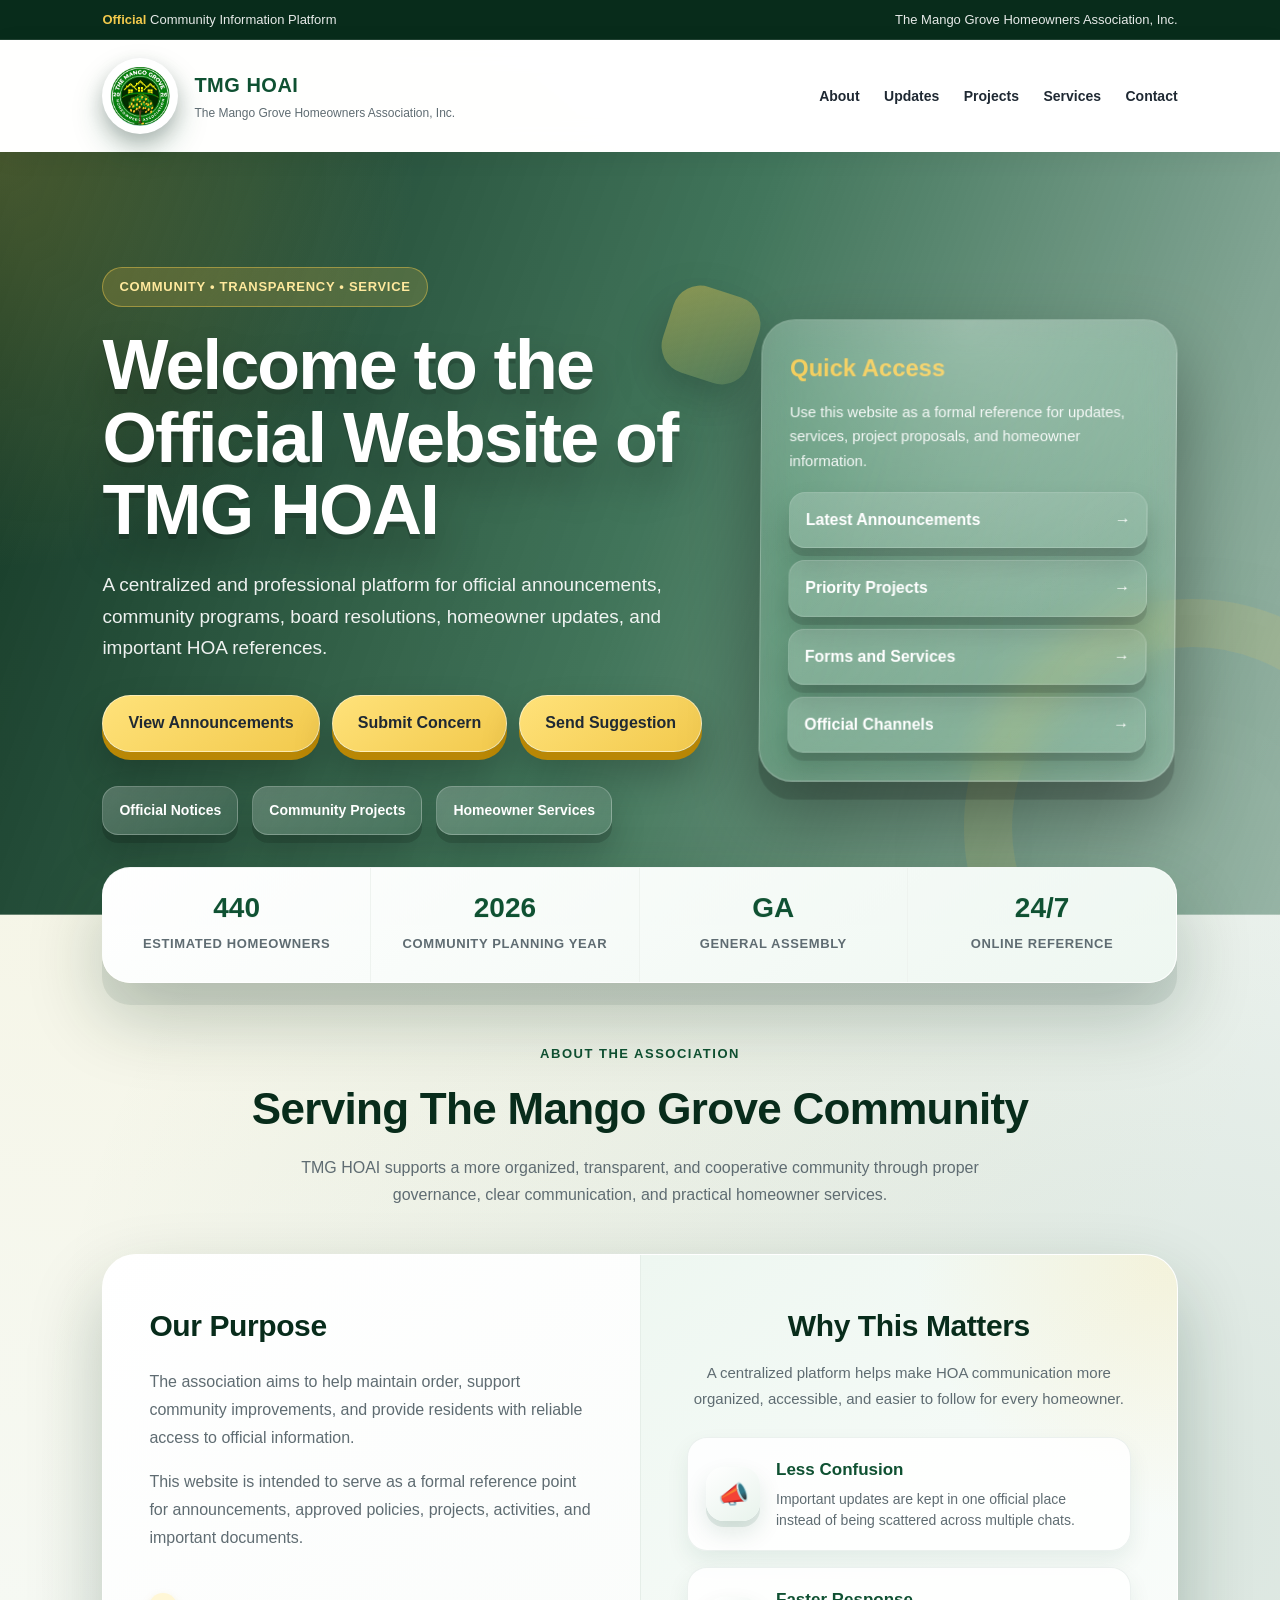
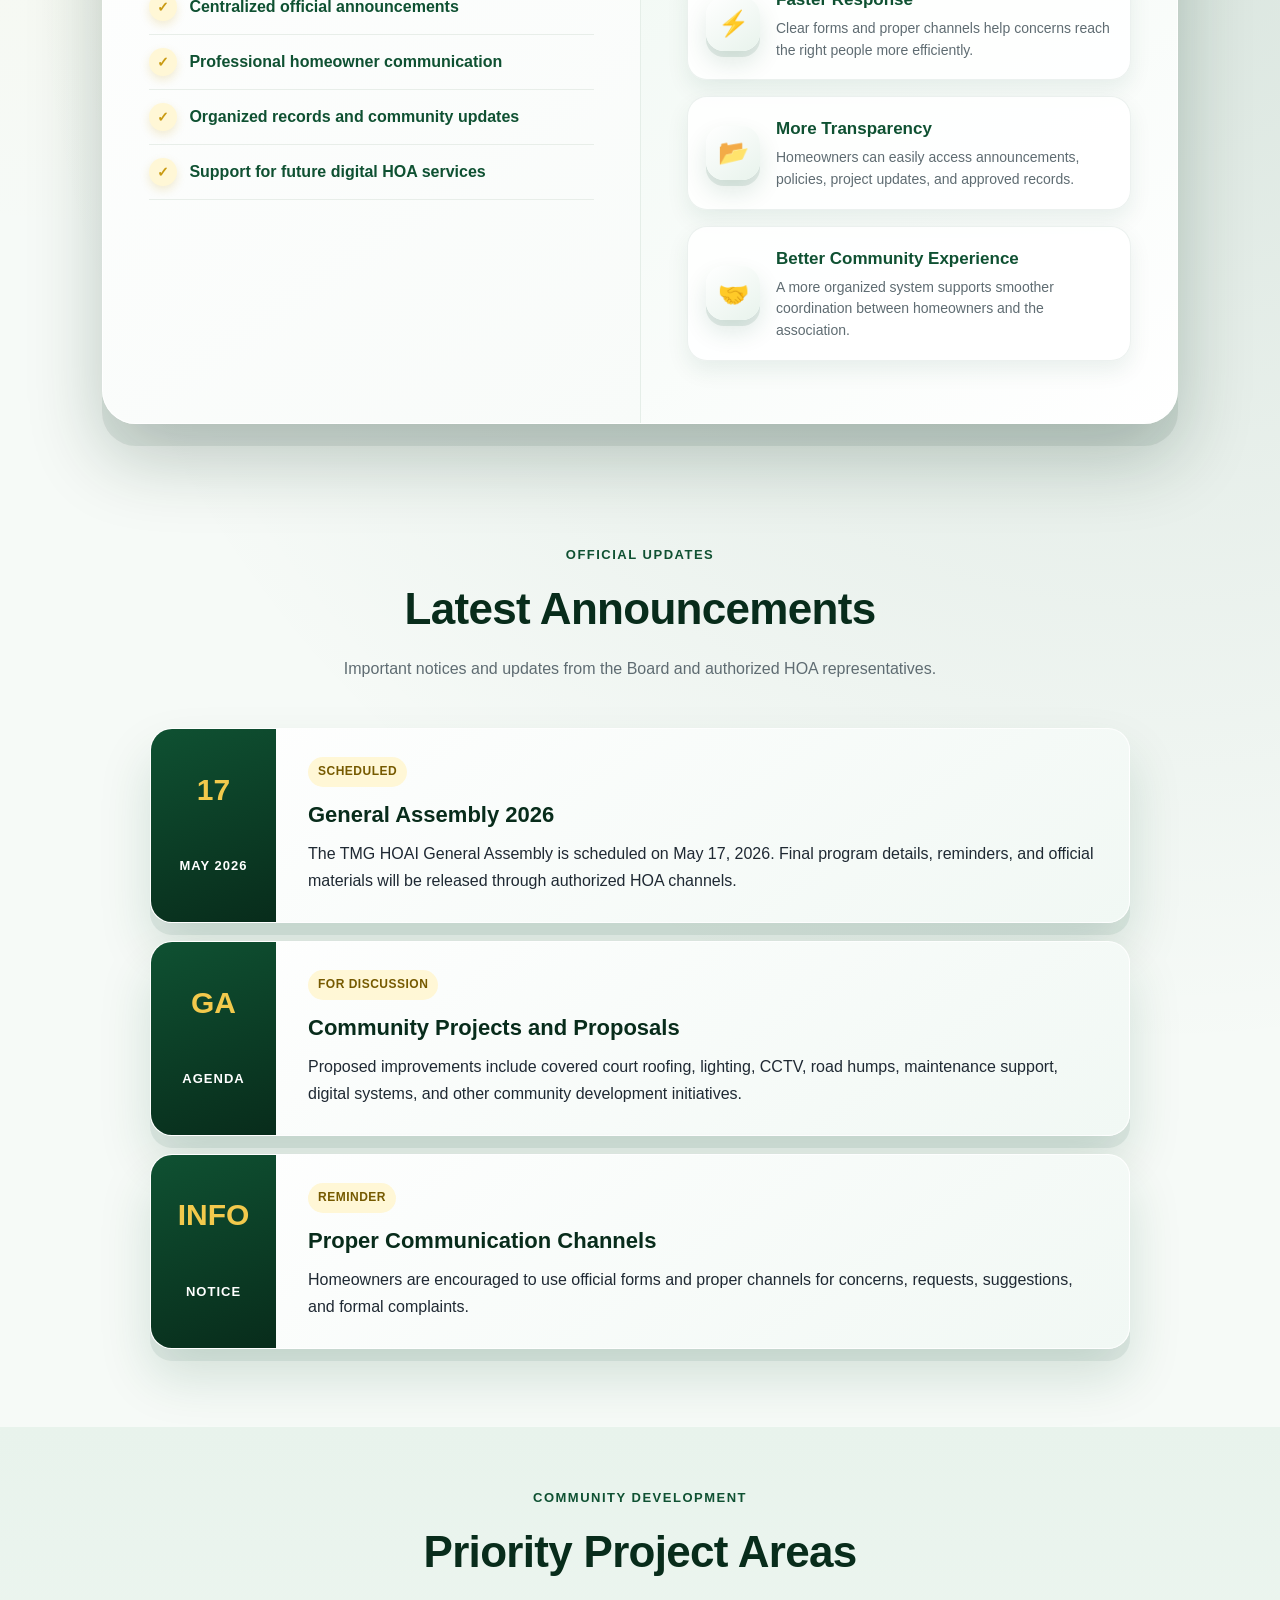
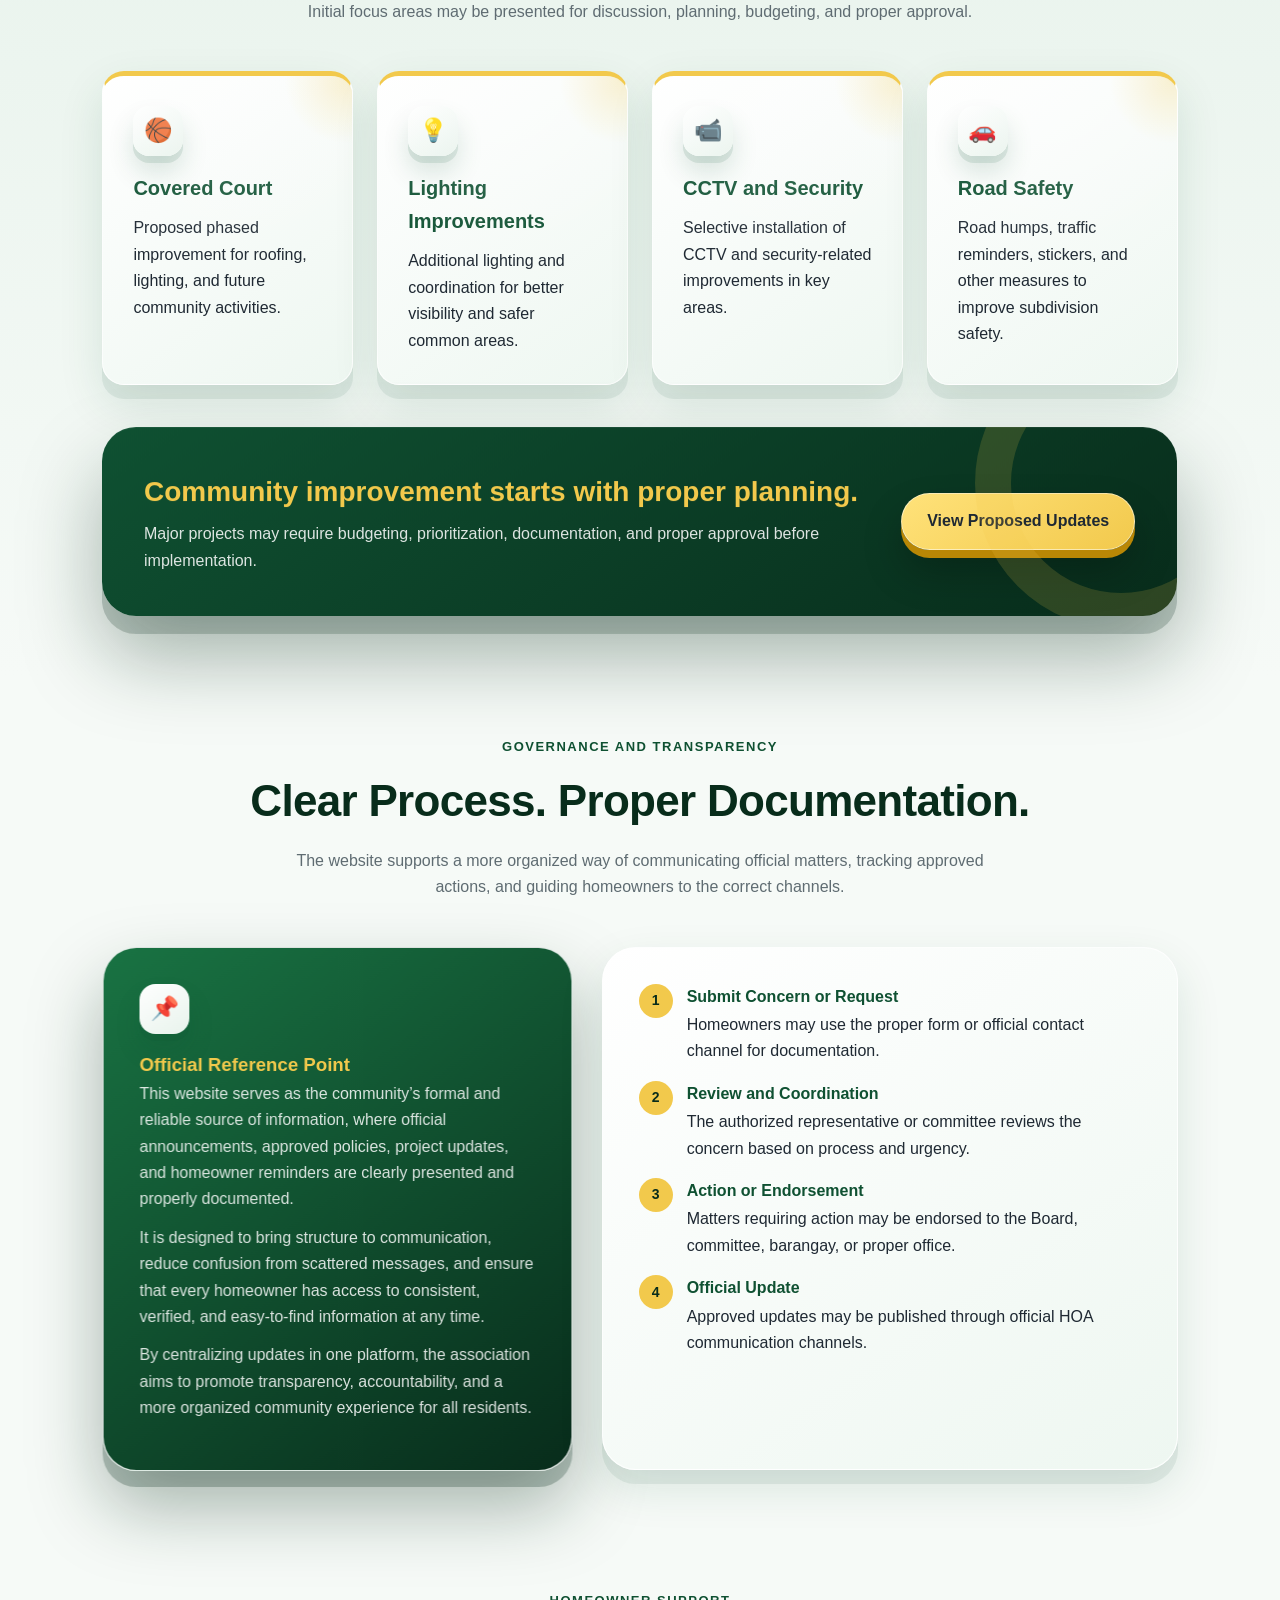
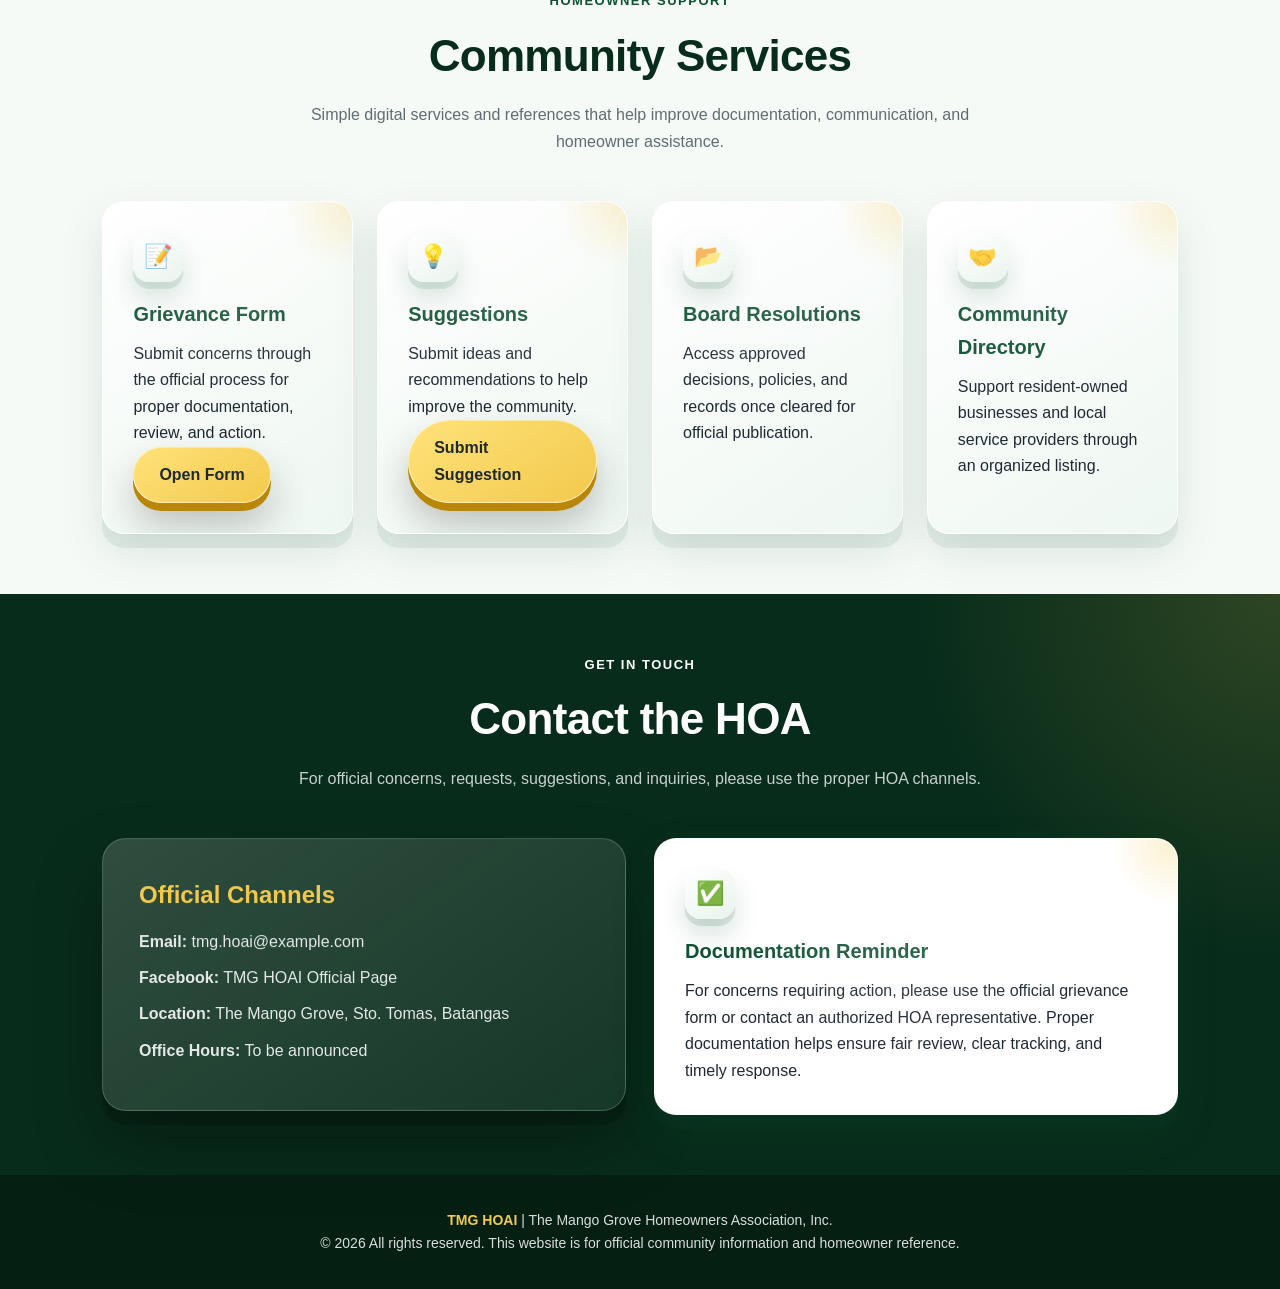
==== commit 1822efb5: "Update index.html" ====
--- a/index.html
+++ b/index.html
@@ -923,7 +923,7 @@
       <div class="brand">
         <img src="[data-uri]" alt="TMGHOAI Official Logo" class="logo-img">
         <div>
-          <h1>TMGHOAI</h1>
+          <h1>TMG HOAI</h1>
           <p>The Mango Grove Homeowners Association, Inc.</p>
         </div>
       </div>
@@ -941,7 +941,7 @@
     <div class="hero-grid">
       <div class="hero-content">
         <span class="eyebrow">Community • Transparency • Service</span>
-        <h2>Welcome to the Official Website of TMGHOAI</h2>
+        <h2>Welcome to the Official Website of TMG HOAI</h2>
         <p>A centralized and professional platform for official announcements, community programs, board resolutions, homeowner updates, and important HOA references.</p>
         <div class="hero-actions">
           <a class="button" href="#announcements">View Announcements</a>
@@ -981,7 +981,7 @@
     <div class="section-title">
       <div class="small-title">About the Association</div>
       <h2>Serving The Mango Grove Community</h2>
-      <p>TMGHOAI supports a more organized, transparent, and cooperative community through proper governance, clear communication, and practical homeowner services.</p>
+      <p>TMG HOAI supports a more organized, transparent, and cooperative community through proper governance, clear communication, and practical homeowner services.</p>
     </div>
 
     <div class="about-panel">
@@ -1049,7 +1049,7 @@
         <div class="announcement-content">
           <span class="status-pill">Scheduled</span>
           <h3>General Assembly 2026</h3>
-          <p>The TMGHOAI General Assembly is scheduled on May 17, 2026. Final program details, reminders, and official materials will be released through authorized HOA channels.</p>
+          <p>The TMG HOAI General Assembly is scheduled on May 17, 2026. Final program details, reminders, and official materials will be released through authorized HOA channels.</p>
         </div>
       </div>
 
@@ -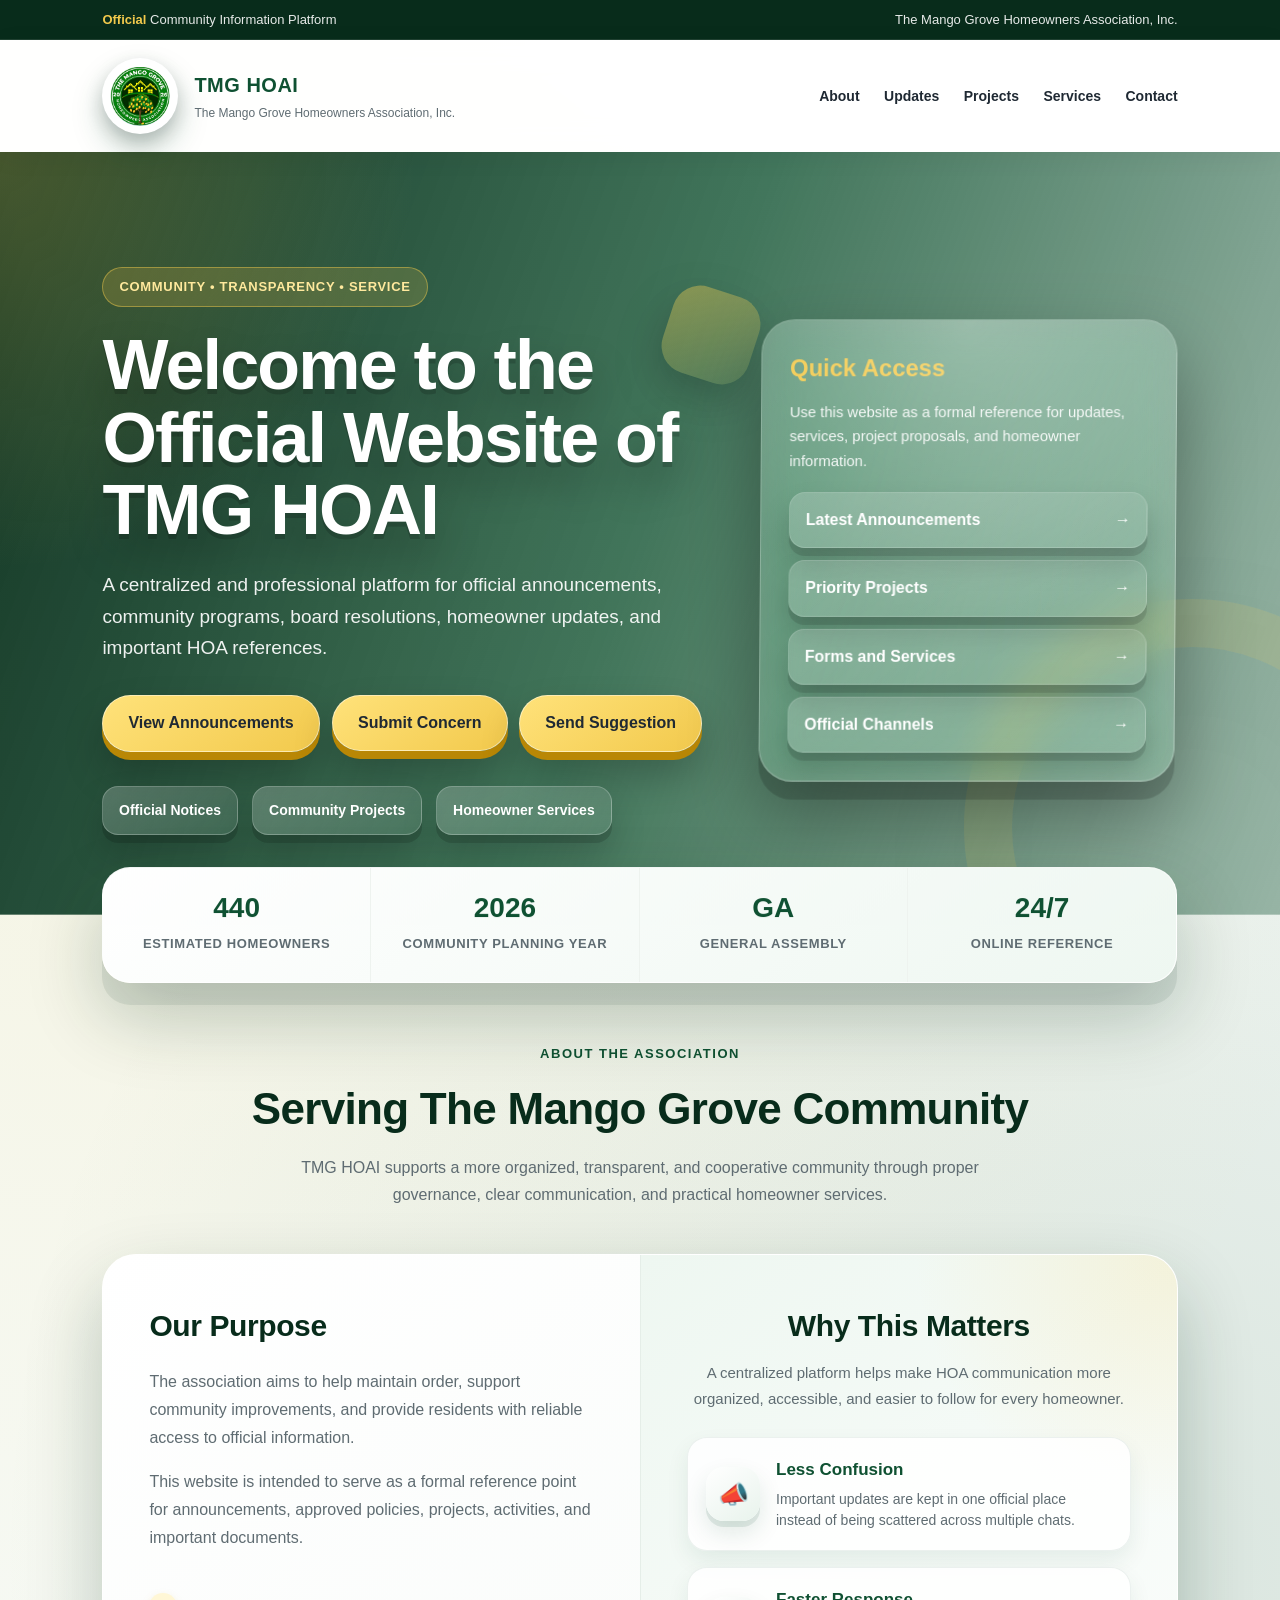
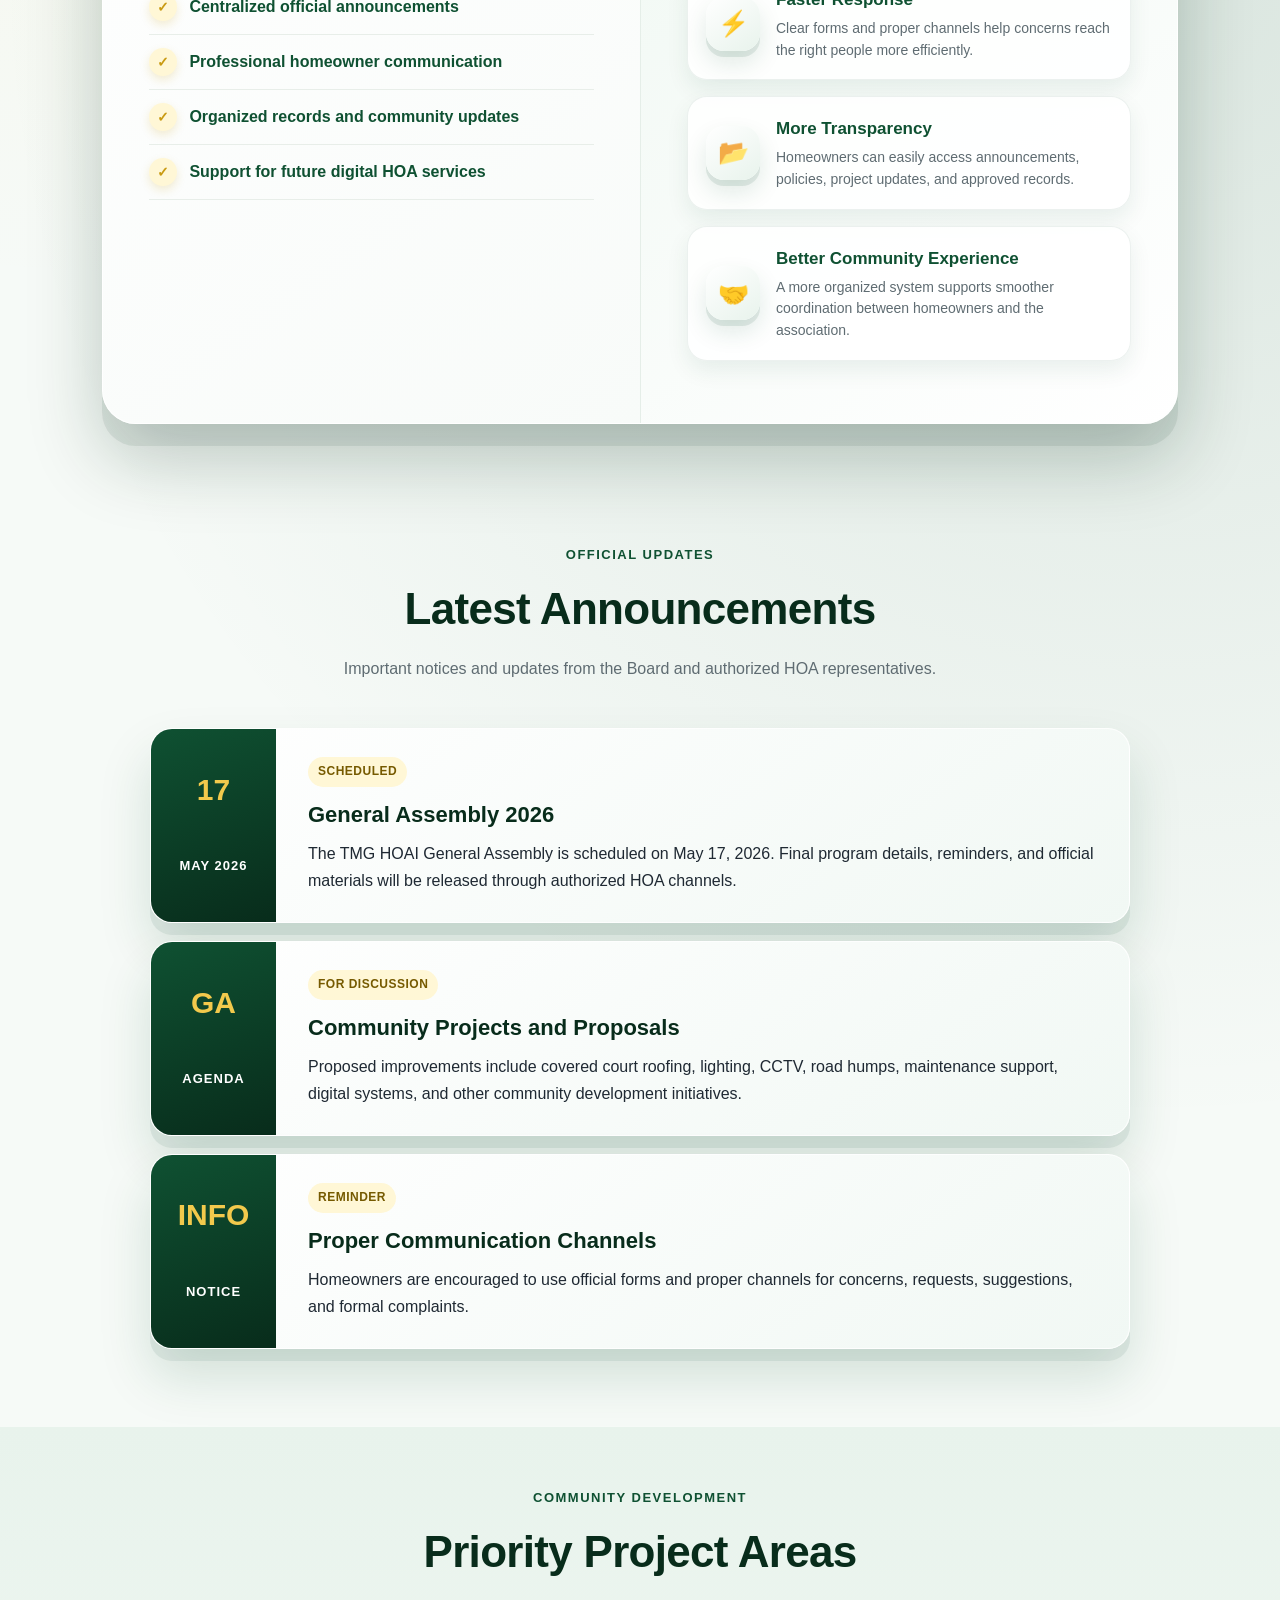
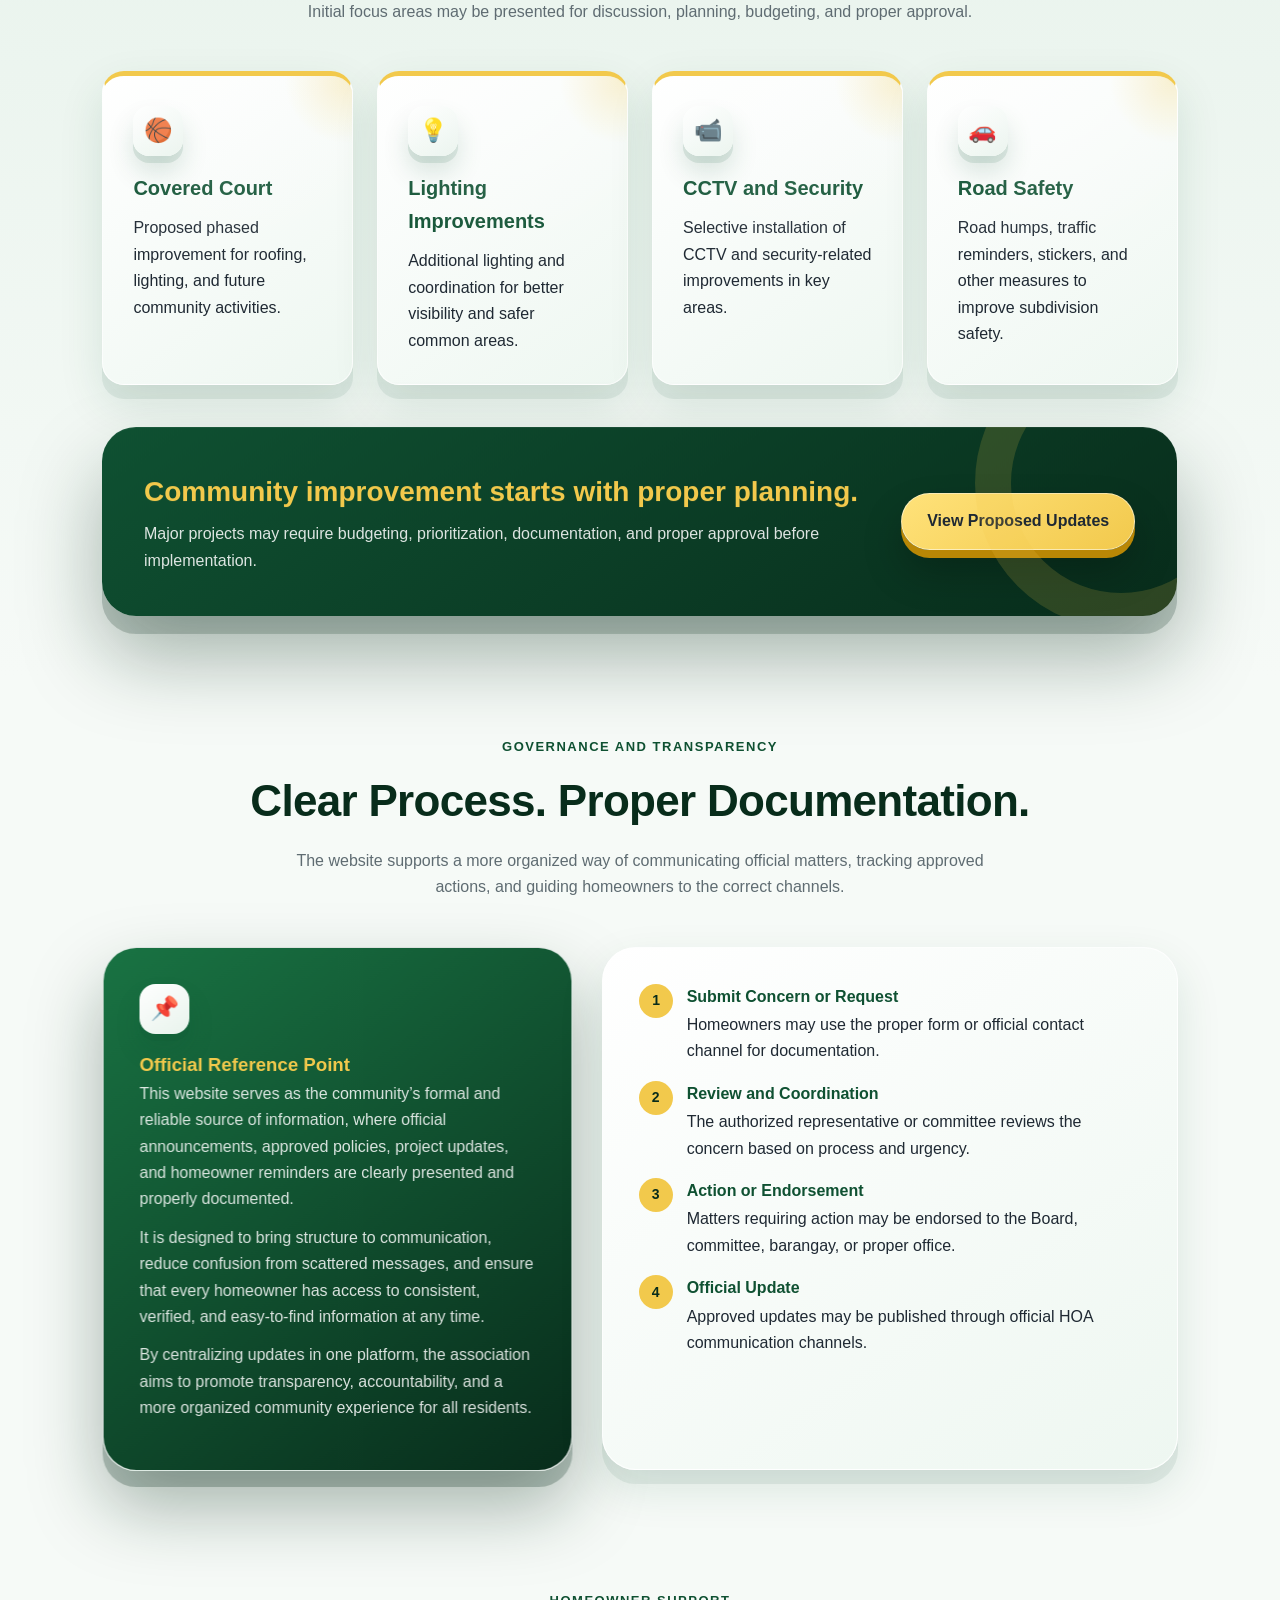
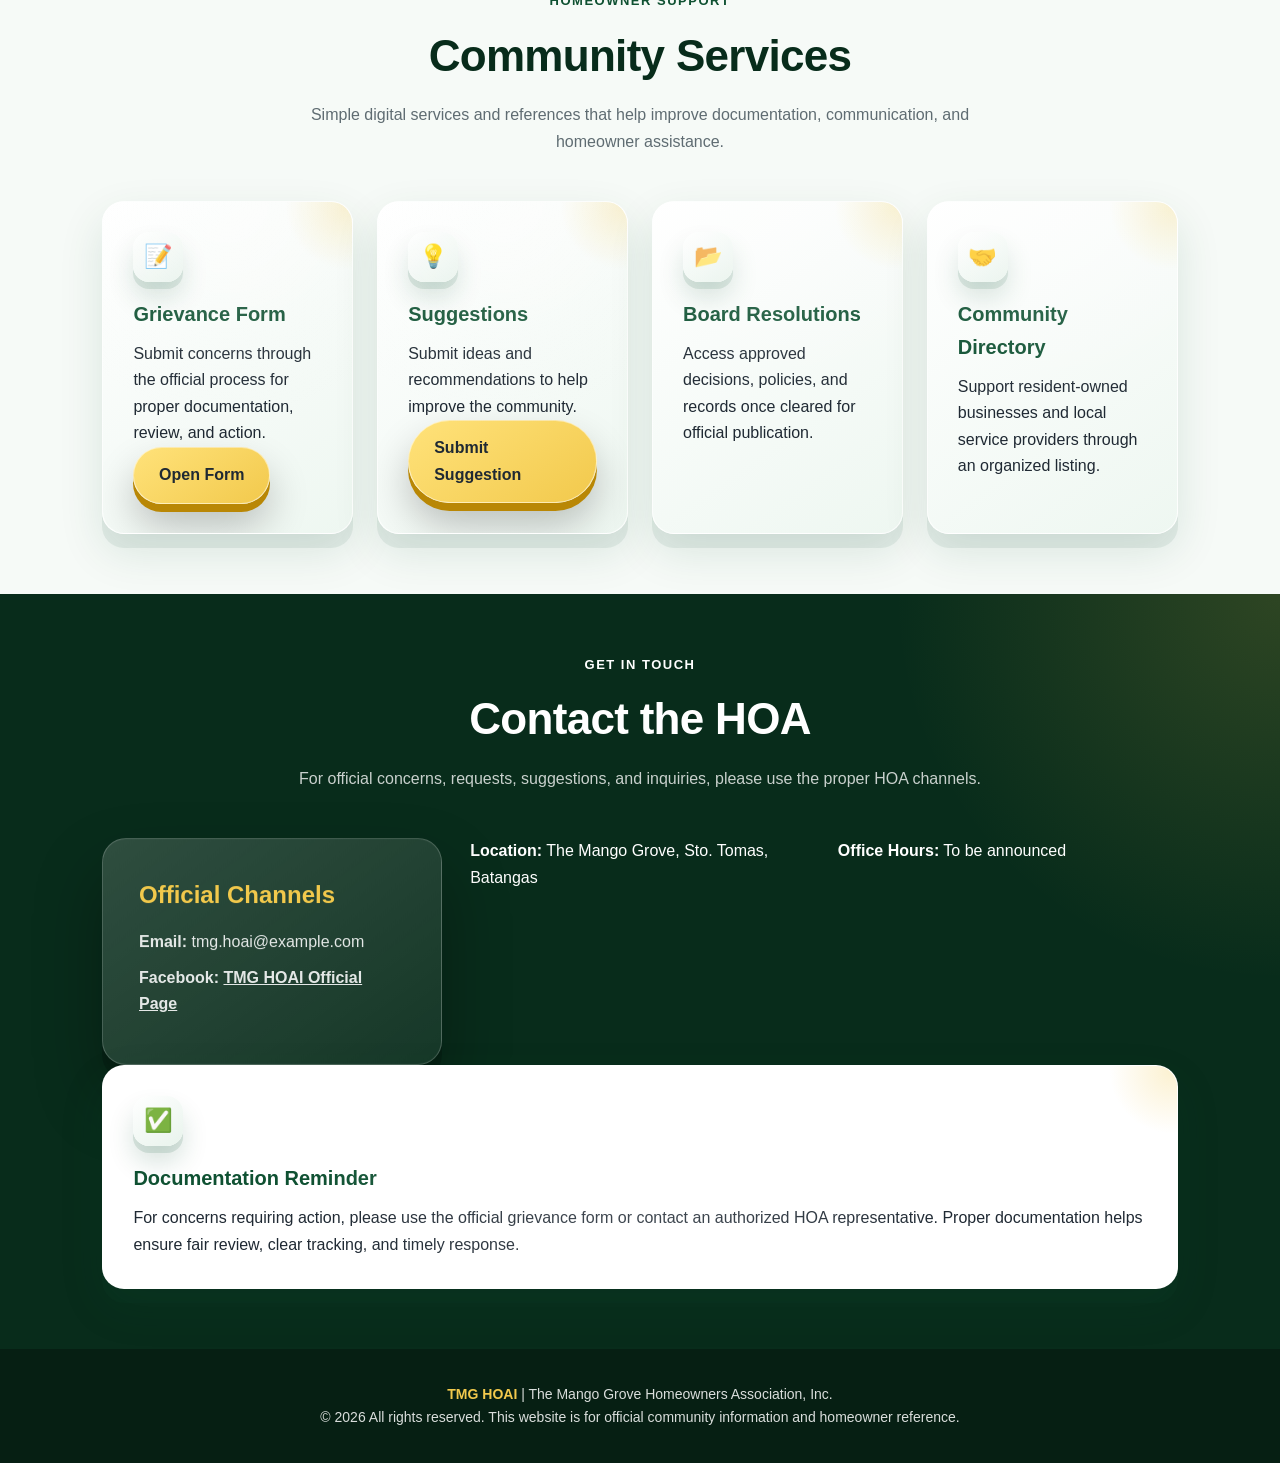
==== commit e93960d4: "Update index.html" ====
--- a/index.html
+++ b/index.html
@@ -1159,7 +1159,10 @@
       <div class="contact-box">
         <h3>Official Channels</h3>
         <p><strong>Email:</strong> tmg.hoai@example.com</p>
-        <p><strong>Facebook:</strong> TMG HOAI Official Page</p>
+        <p><strong>Facebook:</strong>
+            <strong><a href="https://www.facebook.com/share/g/1GCJCYYdxB/" target="_blank" rel="noopener noreferrer">TMG HOAI Official Page</a></strong>
+          </div>
+
         <p><strong>Location:</strong> The Mango Grove, Sto. Tomas, Batangas</p>
         <p><strong>Office Hours:</strong> To be announced</p>
       </div>
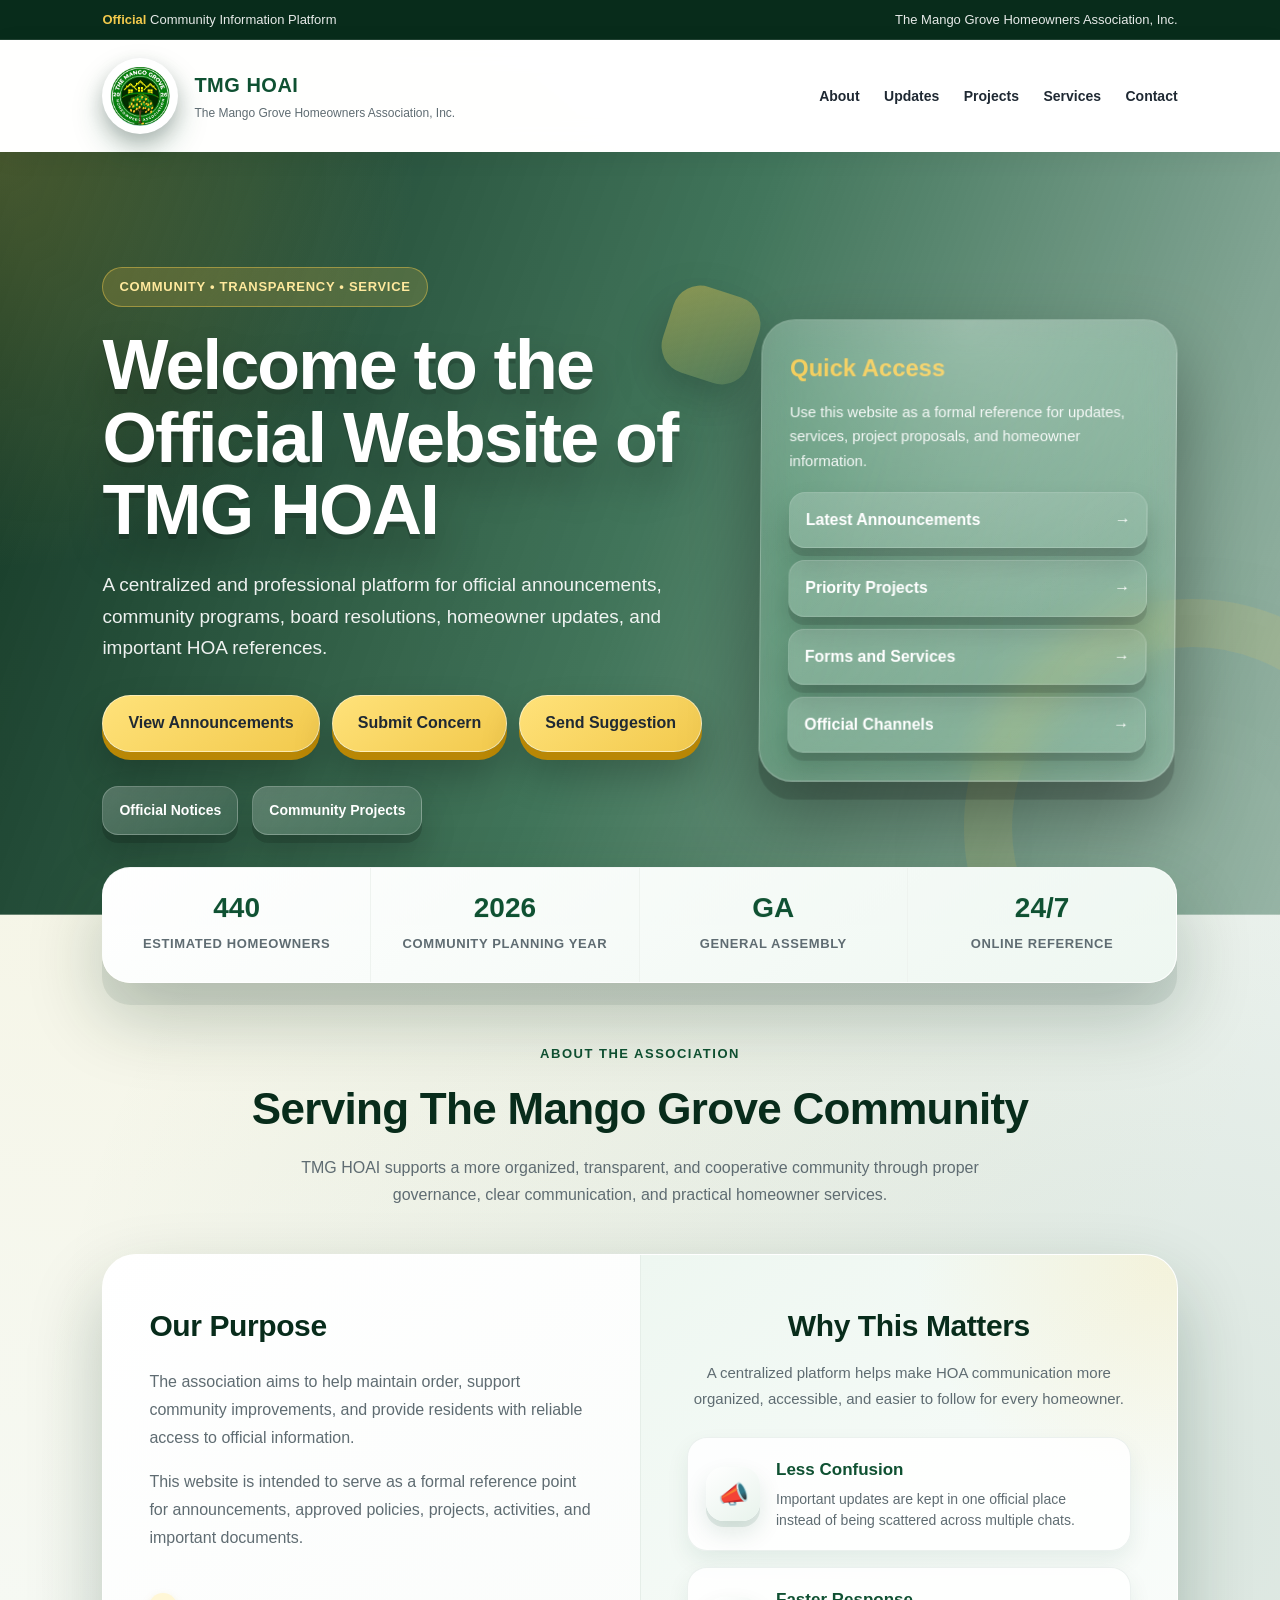
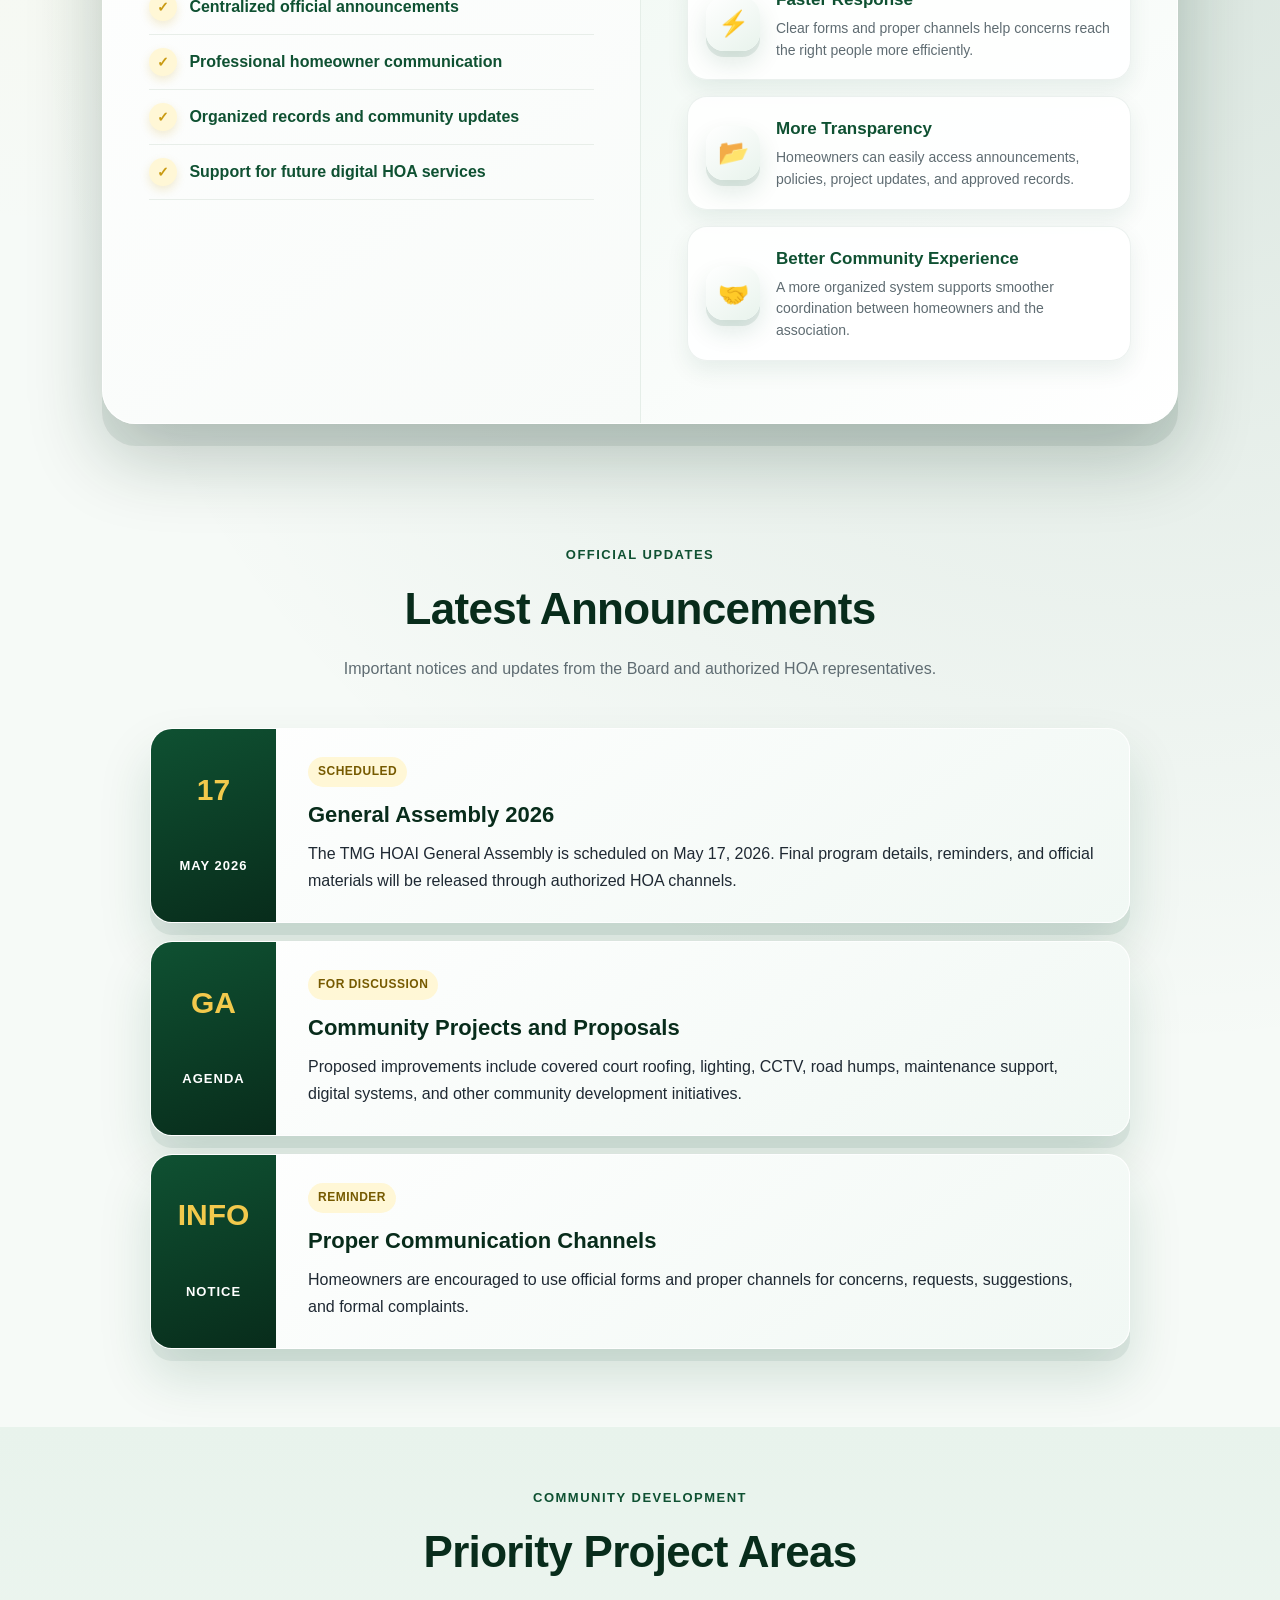
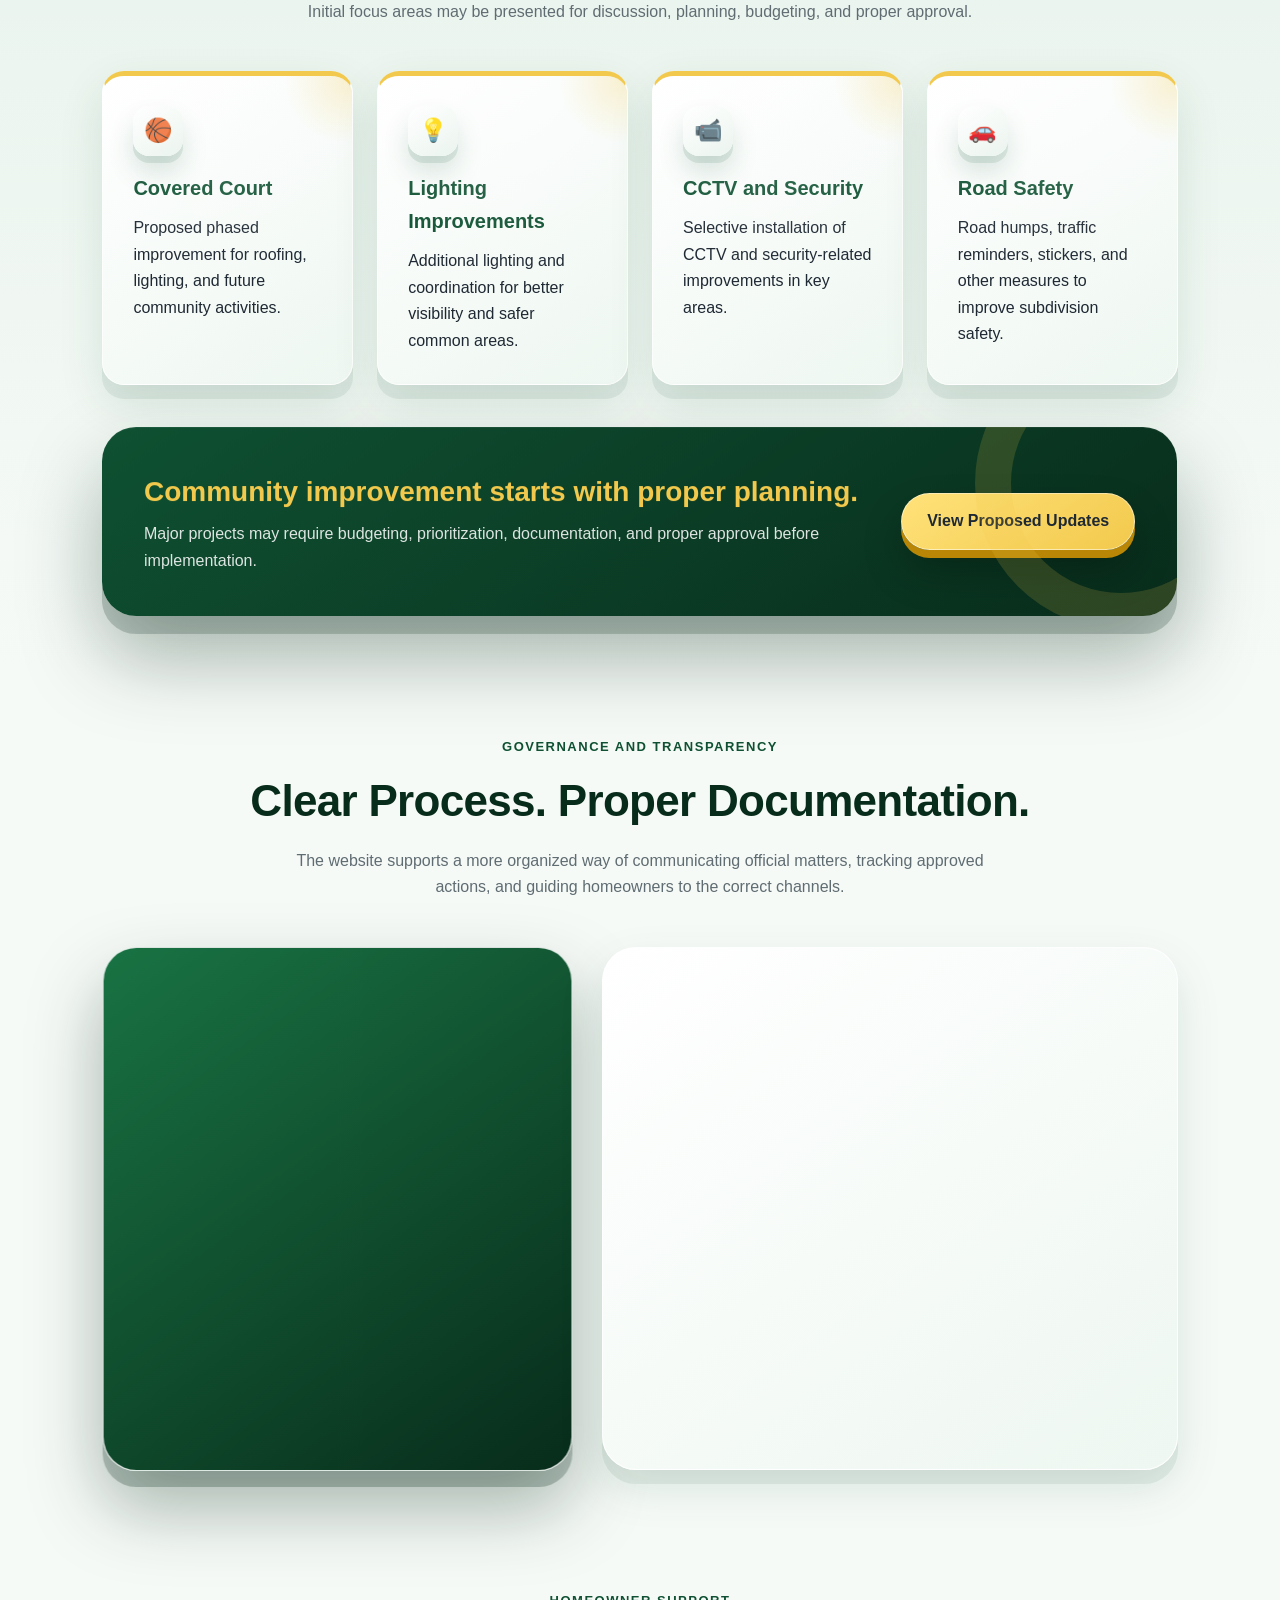
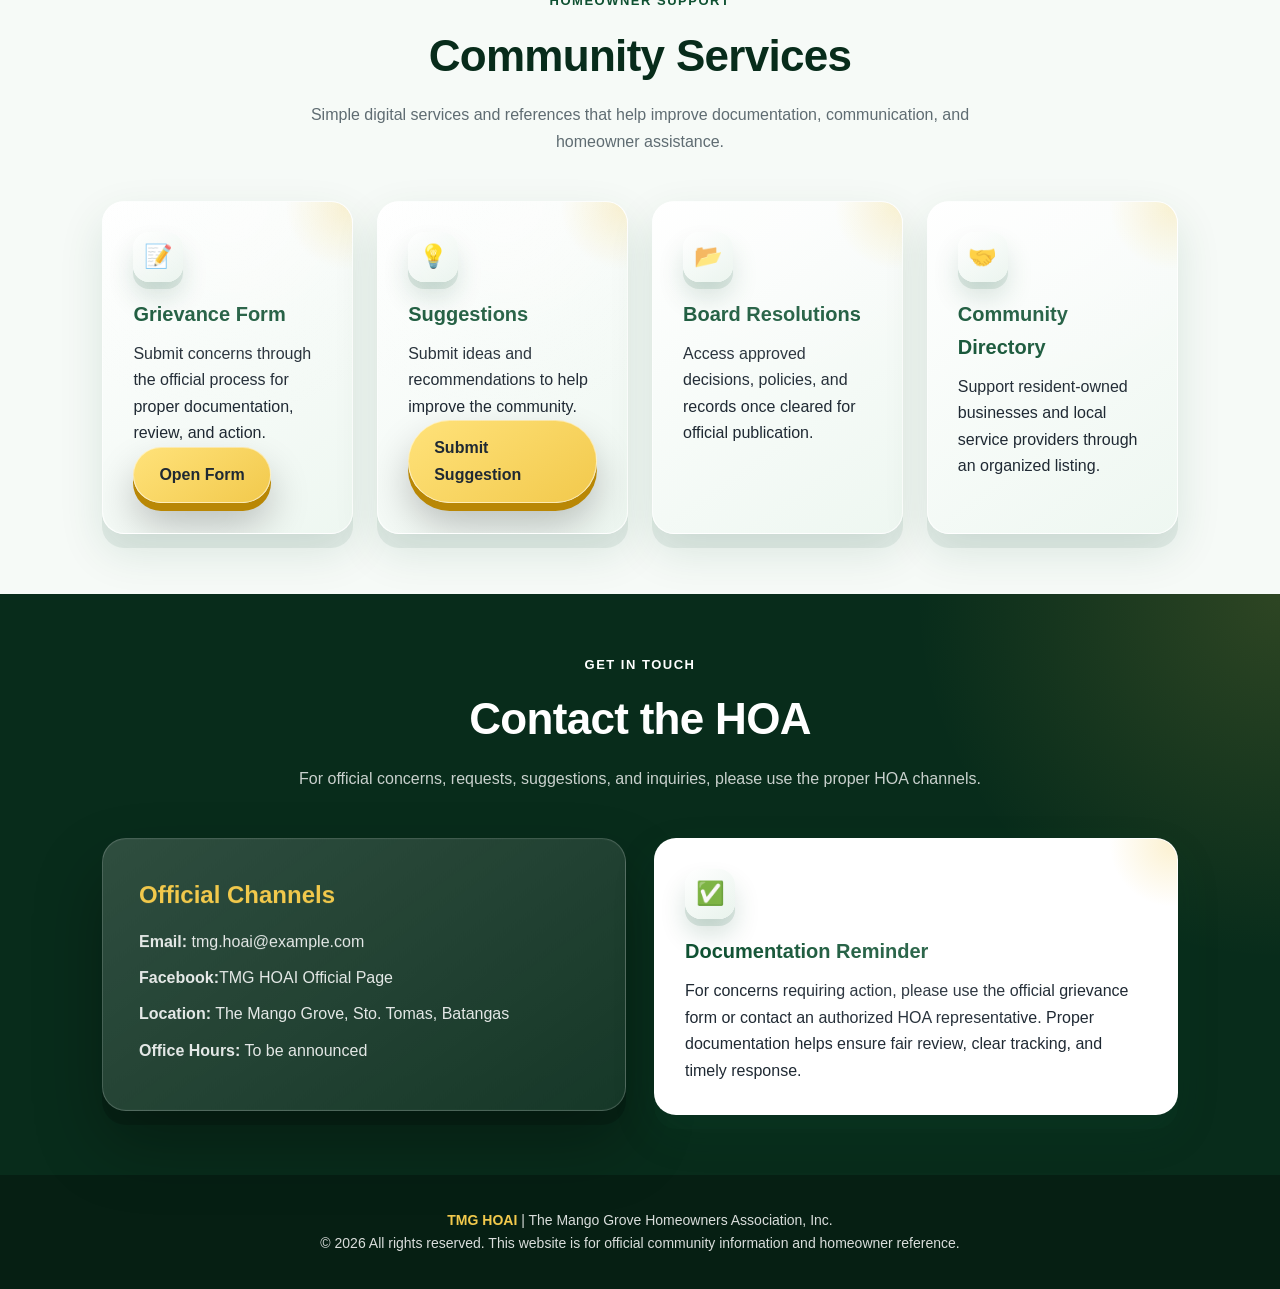
==== commit e0544713: "Update index.html" ====
--- a/index.html
+++ b/index.html
@@ -951,7 +951,6 @@
         <div class="hero-badges">
           <div class="hero-badge">Official Notices</div>
           <div class="hero-badge">Community Projects</div>
-          <div class="hero-badge">Homeowner Services</div>
         </div>
       </div>
 
@@ -1159,11 +1158,8 @@
       <div class="contact-box">
         <h3>Official Channels</h3>
         <p><strong>Email:</strong> tmg.hoai@example.com</p>
-        <p><strong>Facebook:</strong>
-            <strong><a href="https://www.facebook.com/share/g/1GCJCYYdxB/" target="_blank" rel="noopener noreferrer">TMG HOAI Official Page</a></strong>
-          </div>
-
-        <p><strong>Location:</strong> The Mango Grove, Sto. Tomas, Batangas</p>
+        <p><strong>Facebook:</strong>TMG HOAI Official Page</p>
+       <p><strong>Location:</strong> The Mango Grove, Sto. Tomas, Batangas</p>
         <p><strong>Office Hours:</strong> To be announced</p>
       </div>
       <div class="card contact-note">
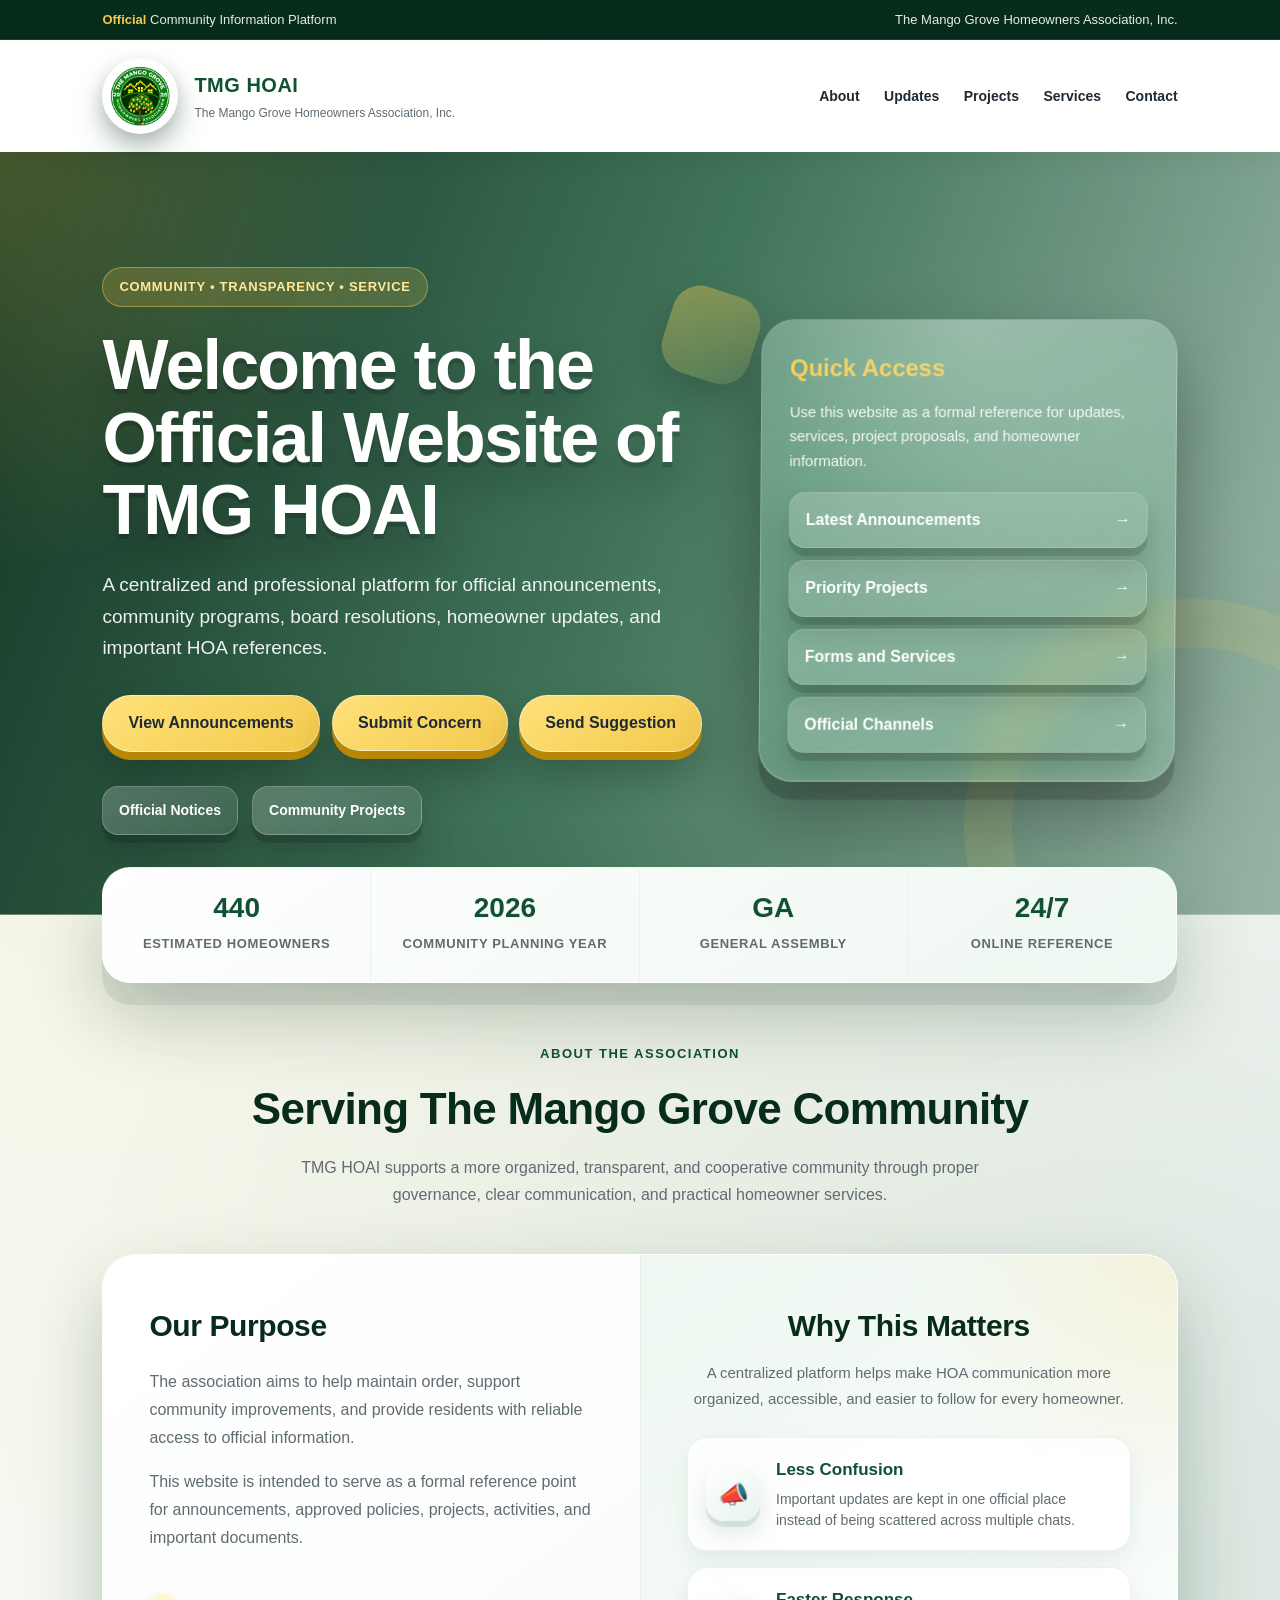
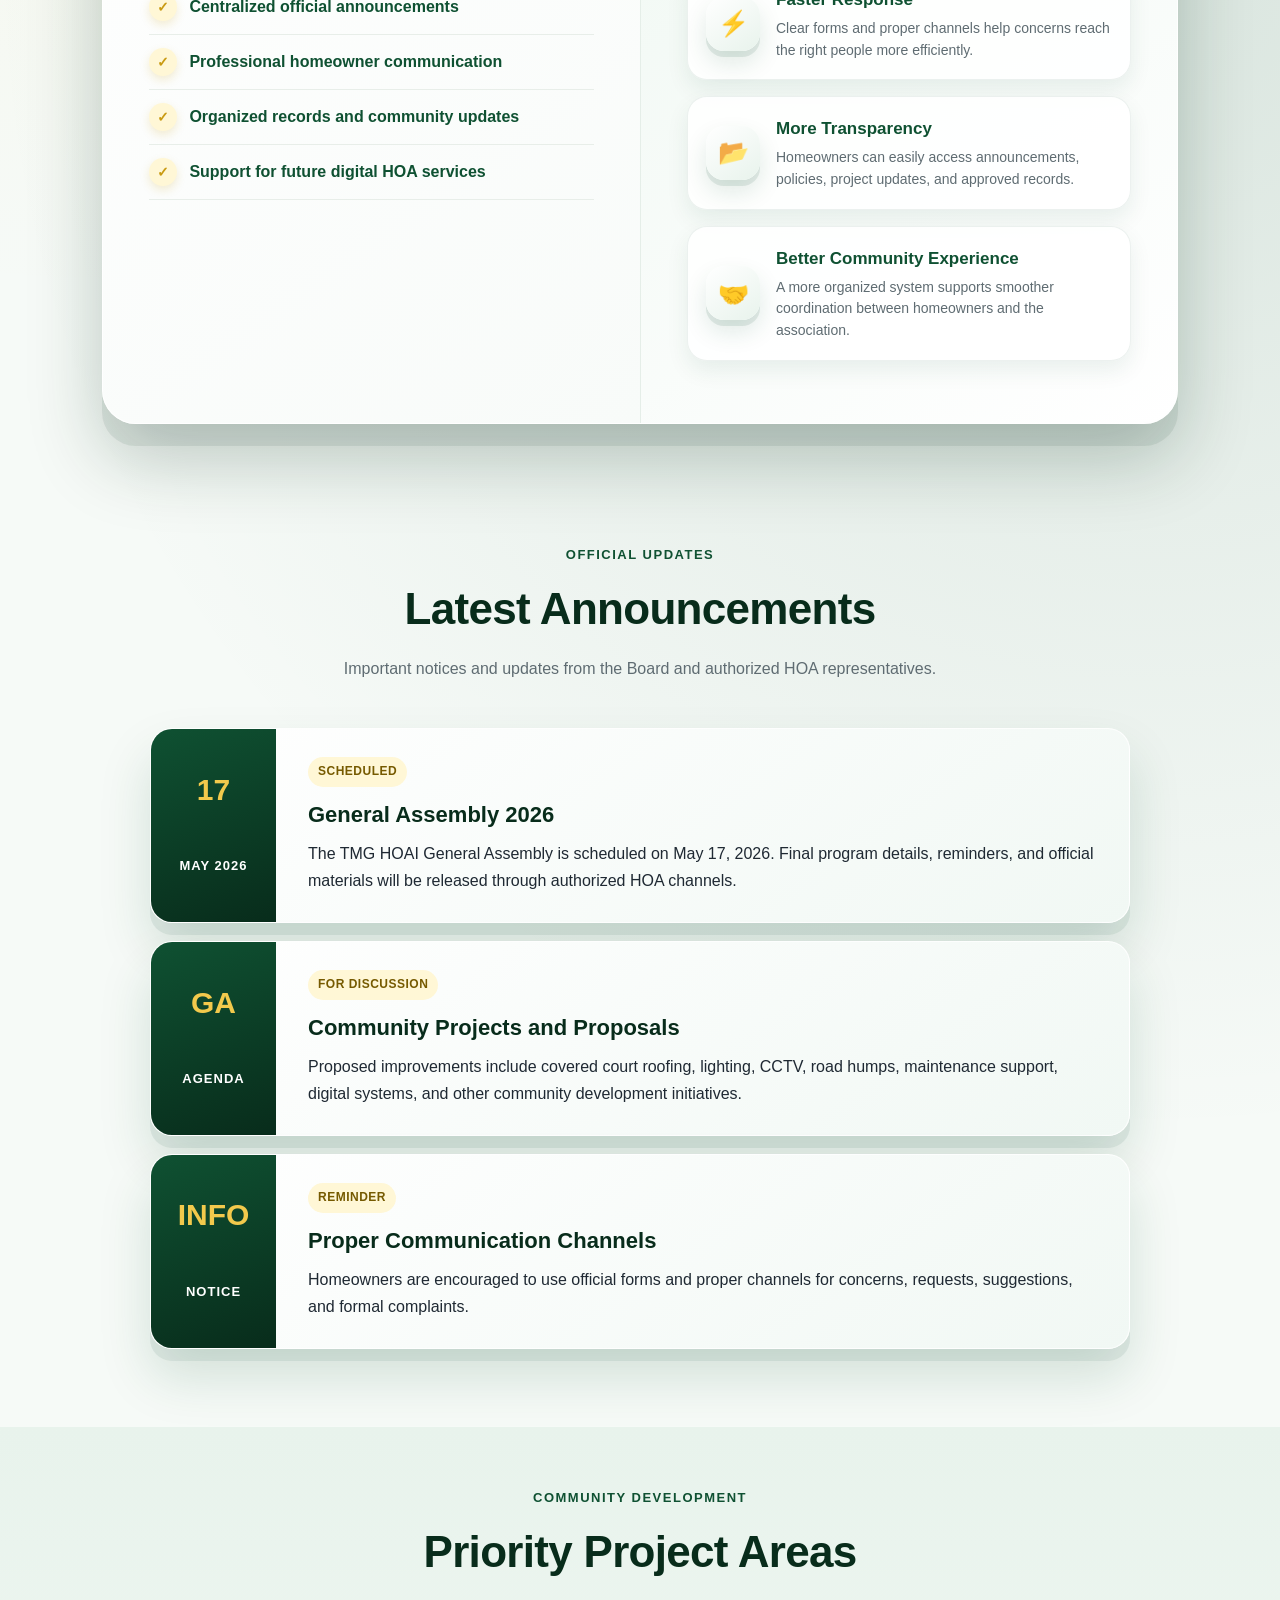
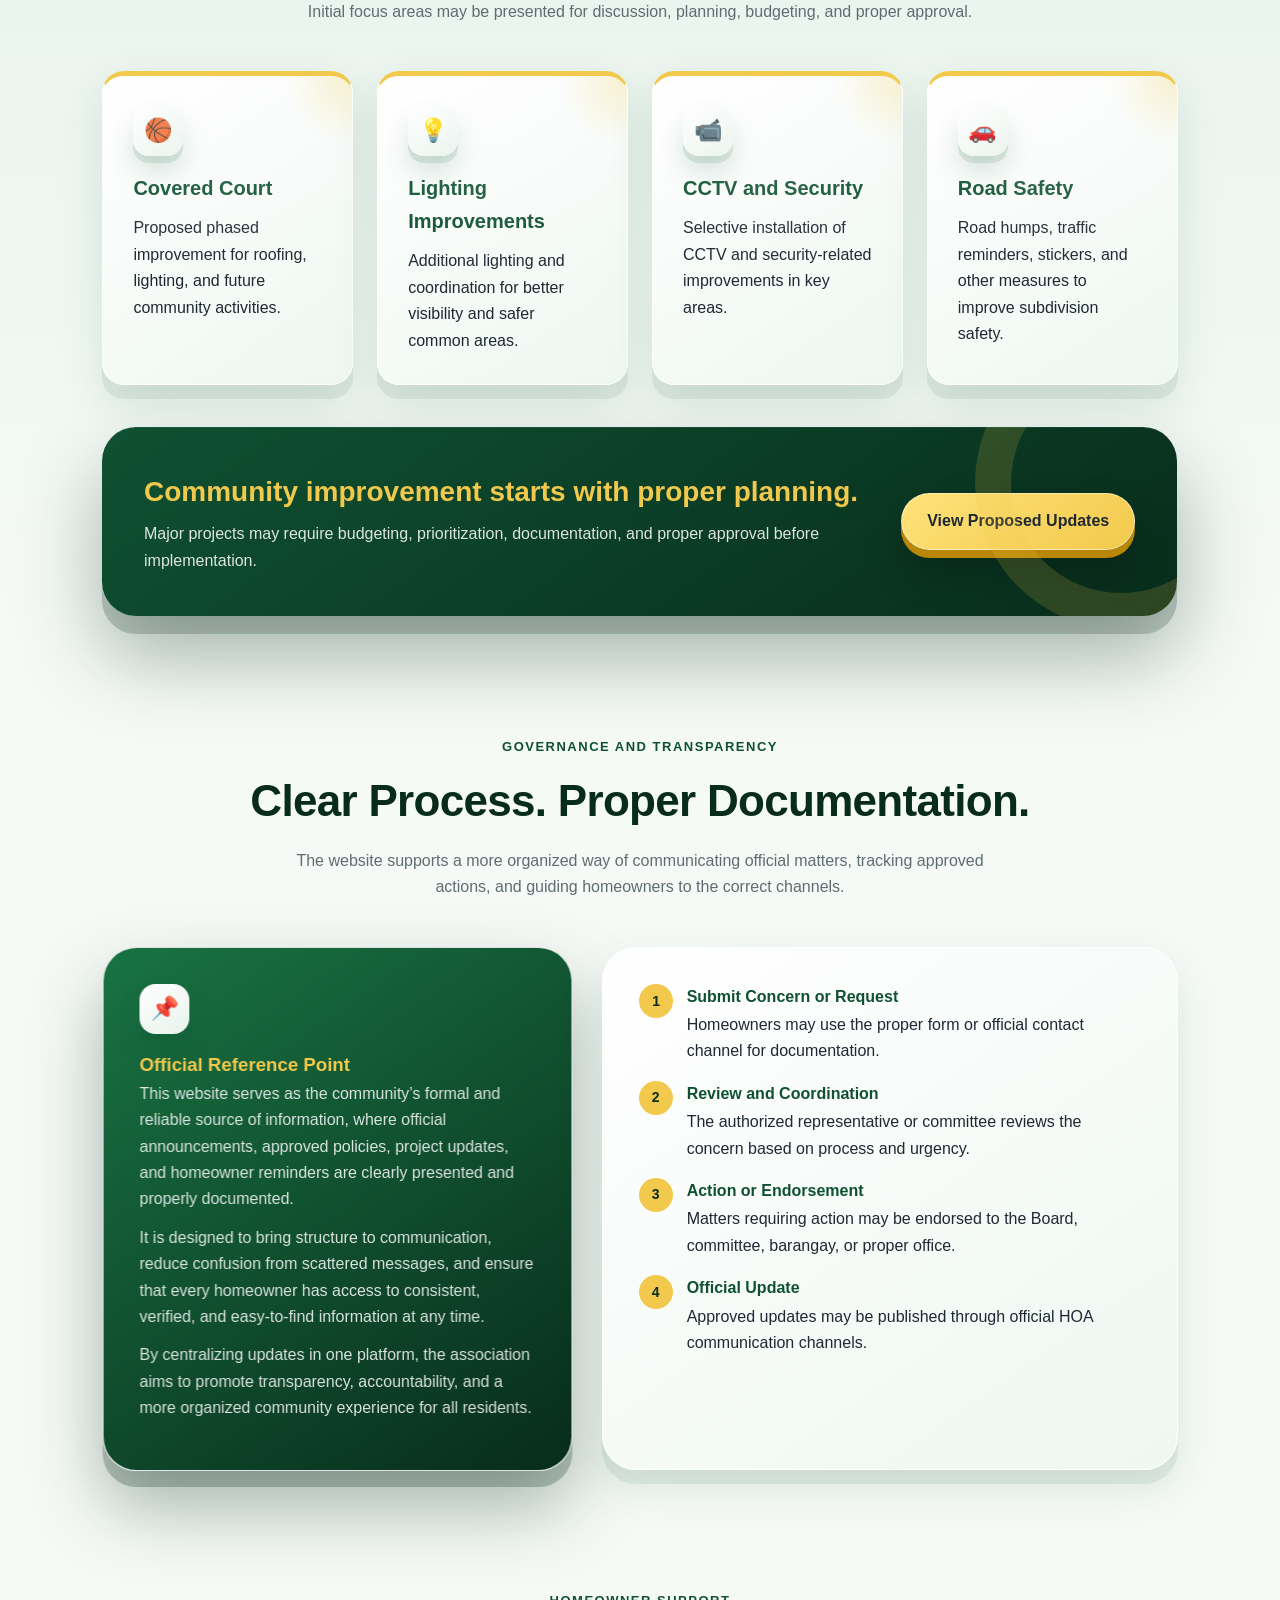
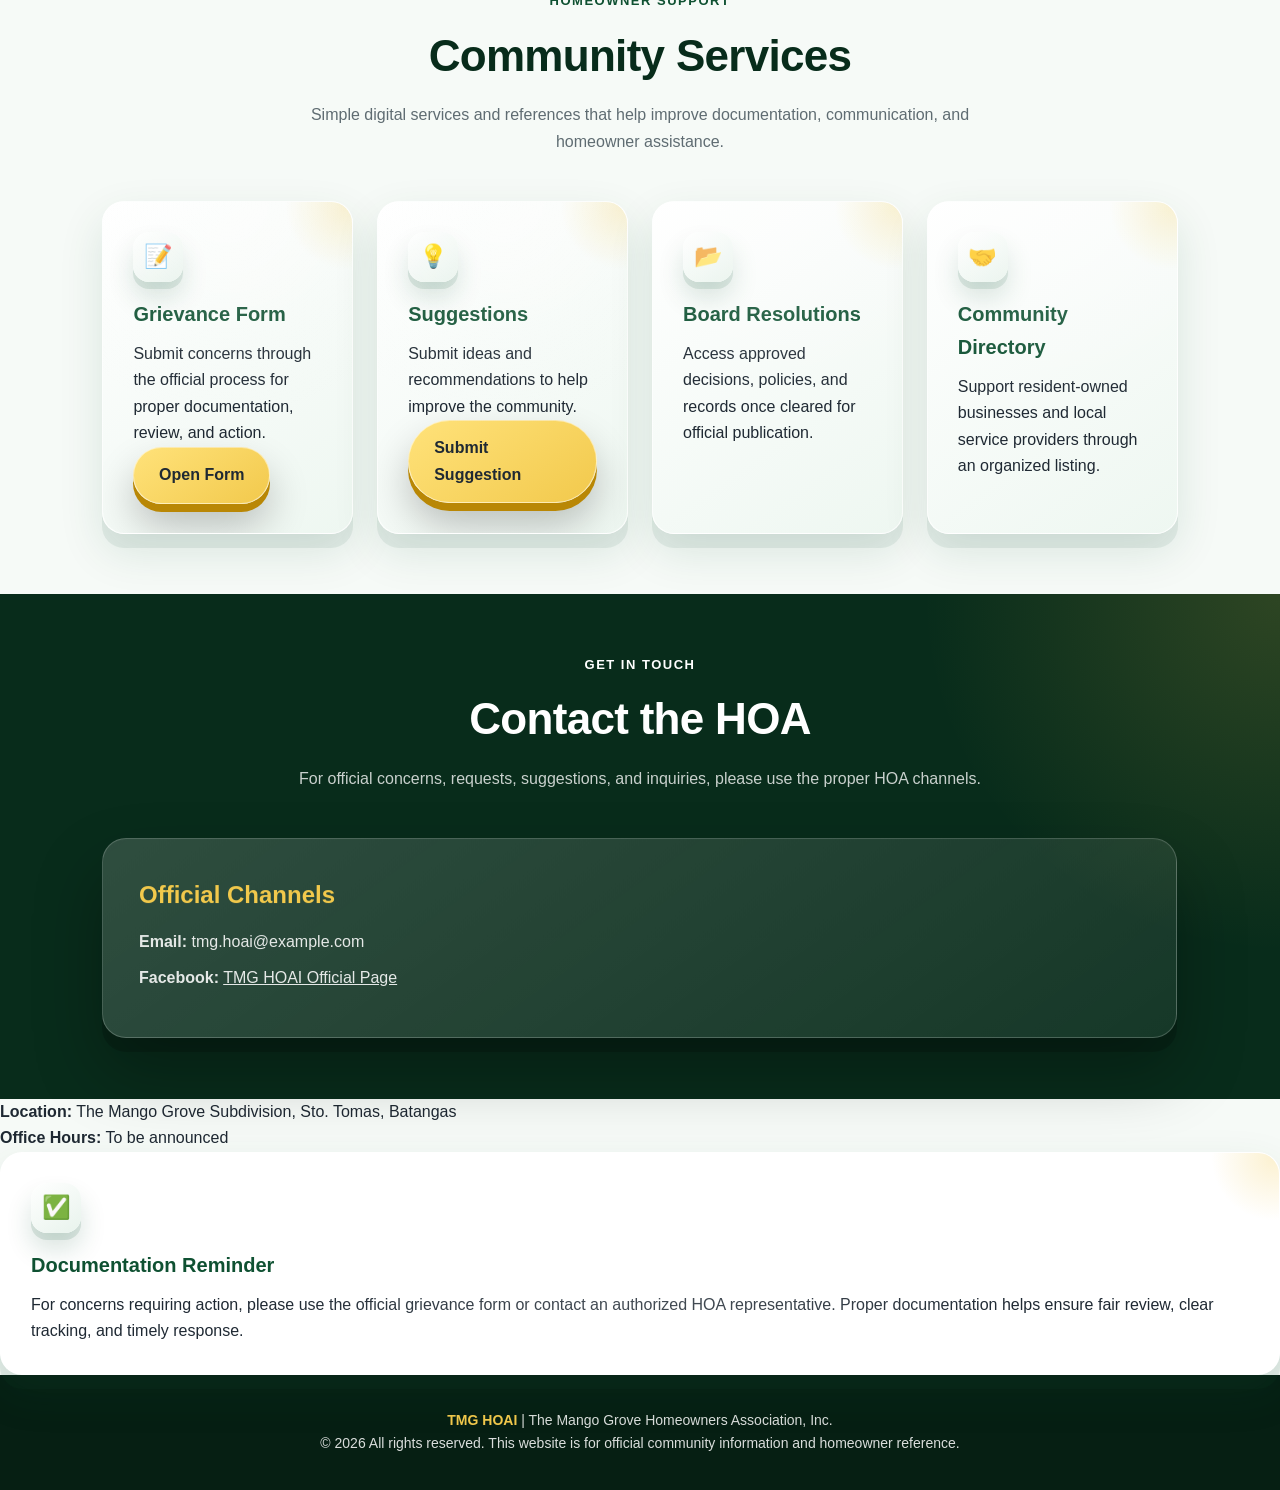
==== commit dff95a40: "Update index.html" ====
--- a/index.html
+++ b/index.html
@@ -1158,8 +1158,9 @@
       <div class="contact-box">
         <h3>Official Channels</h3>
         <p><strong>Email:</strong> tmg.hoai@example.com</p>
-        <p><strong>Facebook:</strong>TMG HOAI Official Page</p>
-       <p><strong>Location:</strong> The Mango Grove, Sto. Tomas, Batangas</p>
+      <p><strong>Facebook:</strong> <a href="https://www.facebook.com/share/g/1GCJCYYdxB/" target="_blank">TMG HOAI Official Page</a></p>
+</section>
+       <p><strong>Location:</strong> The Mango Grove Subdivision, Sto. Tomas, Batangas</p>
         <p><strong>Office Hours:</strong> To be announced</p>
       </div>
       <div class="card contact-note">
